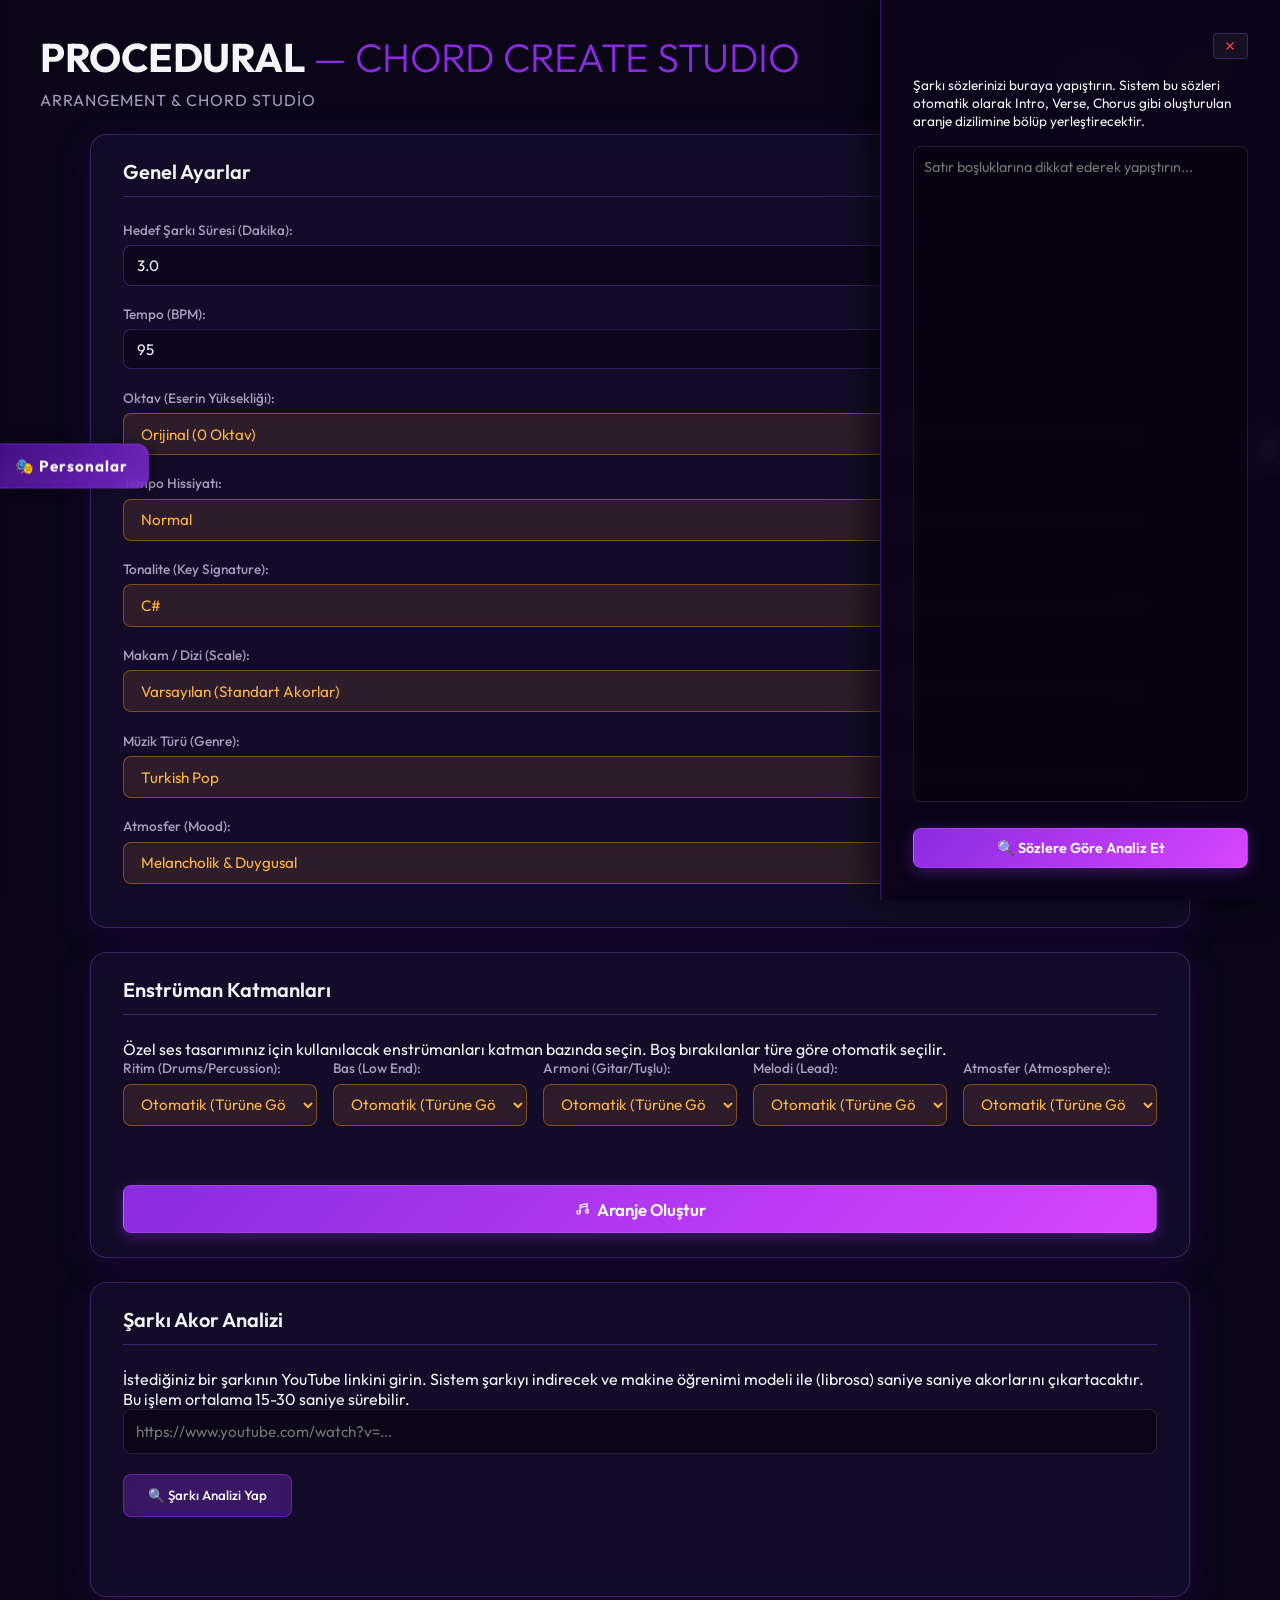
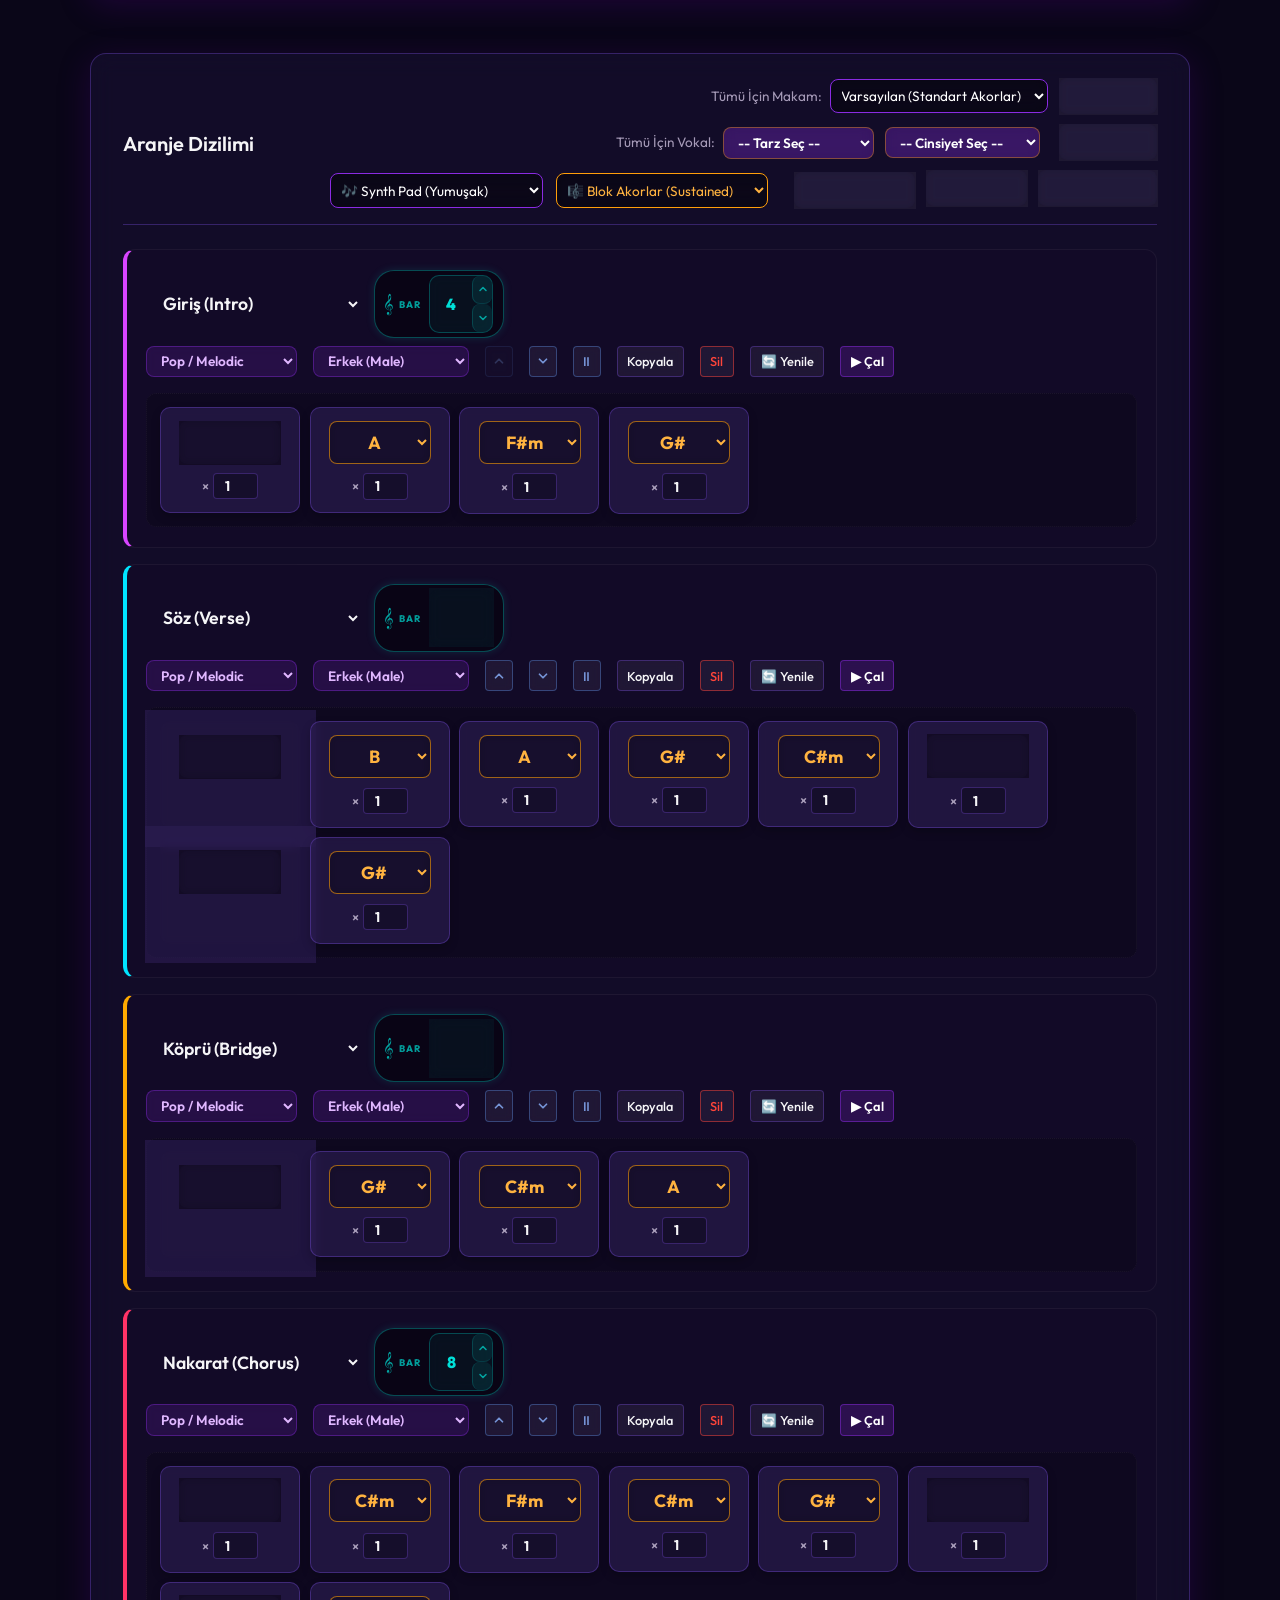
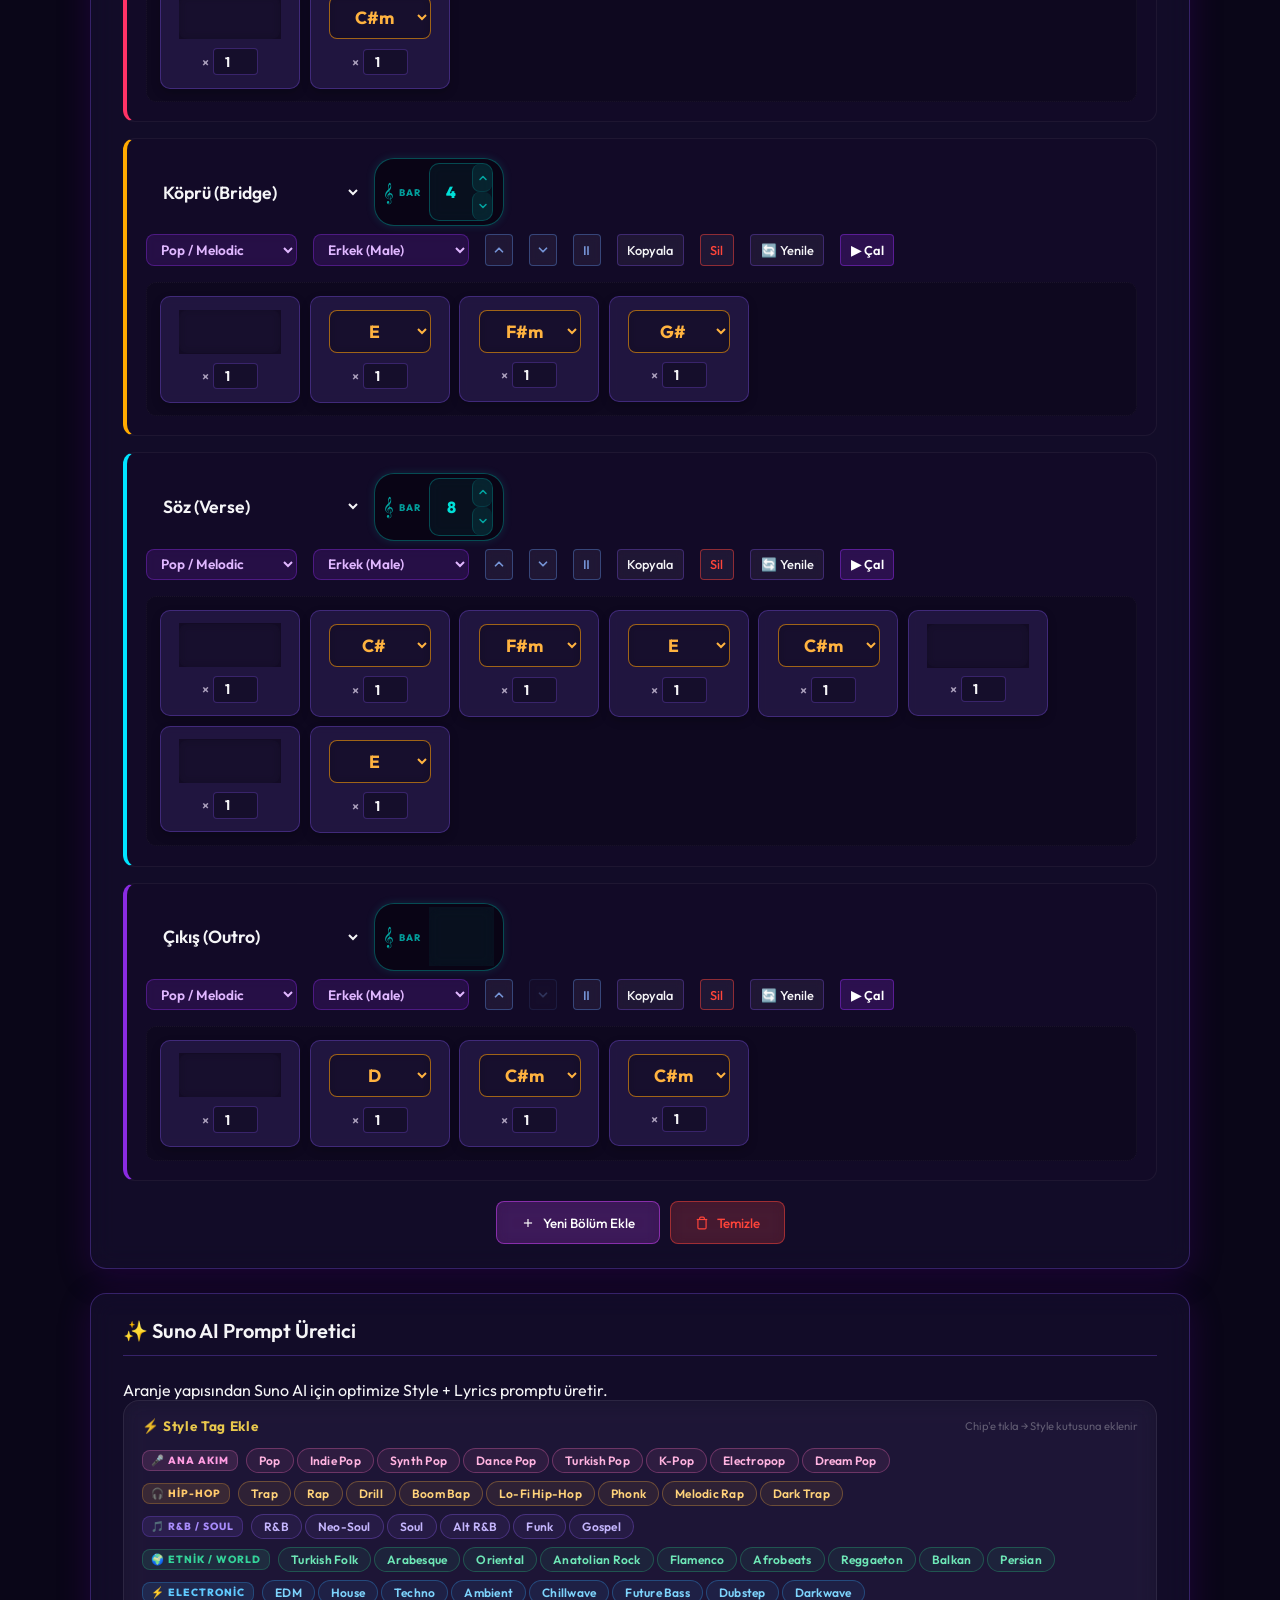
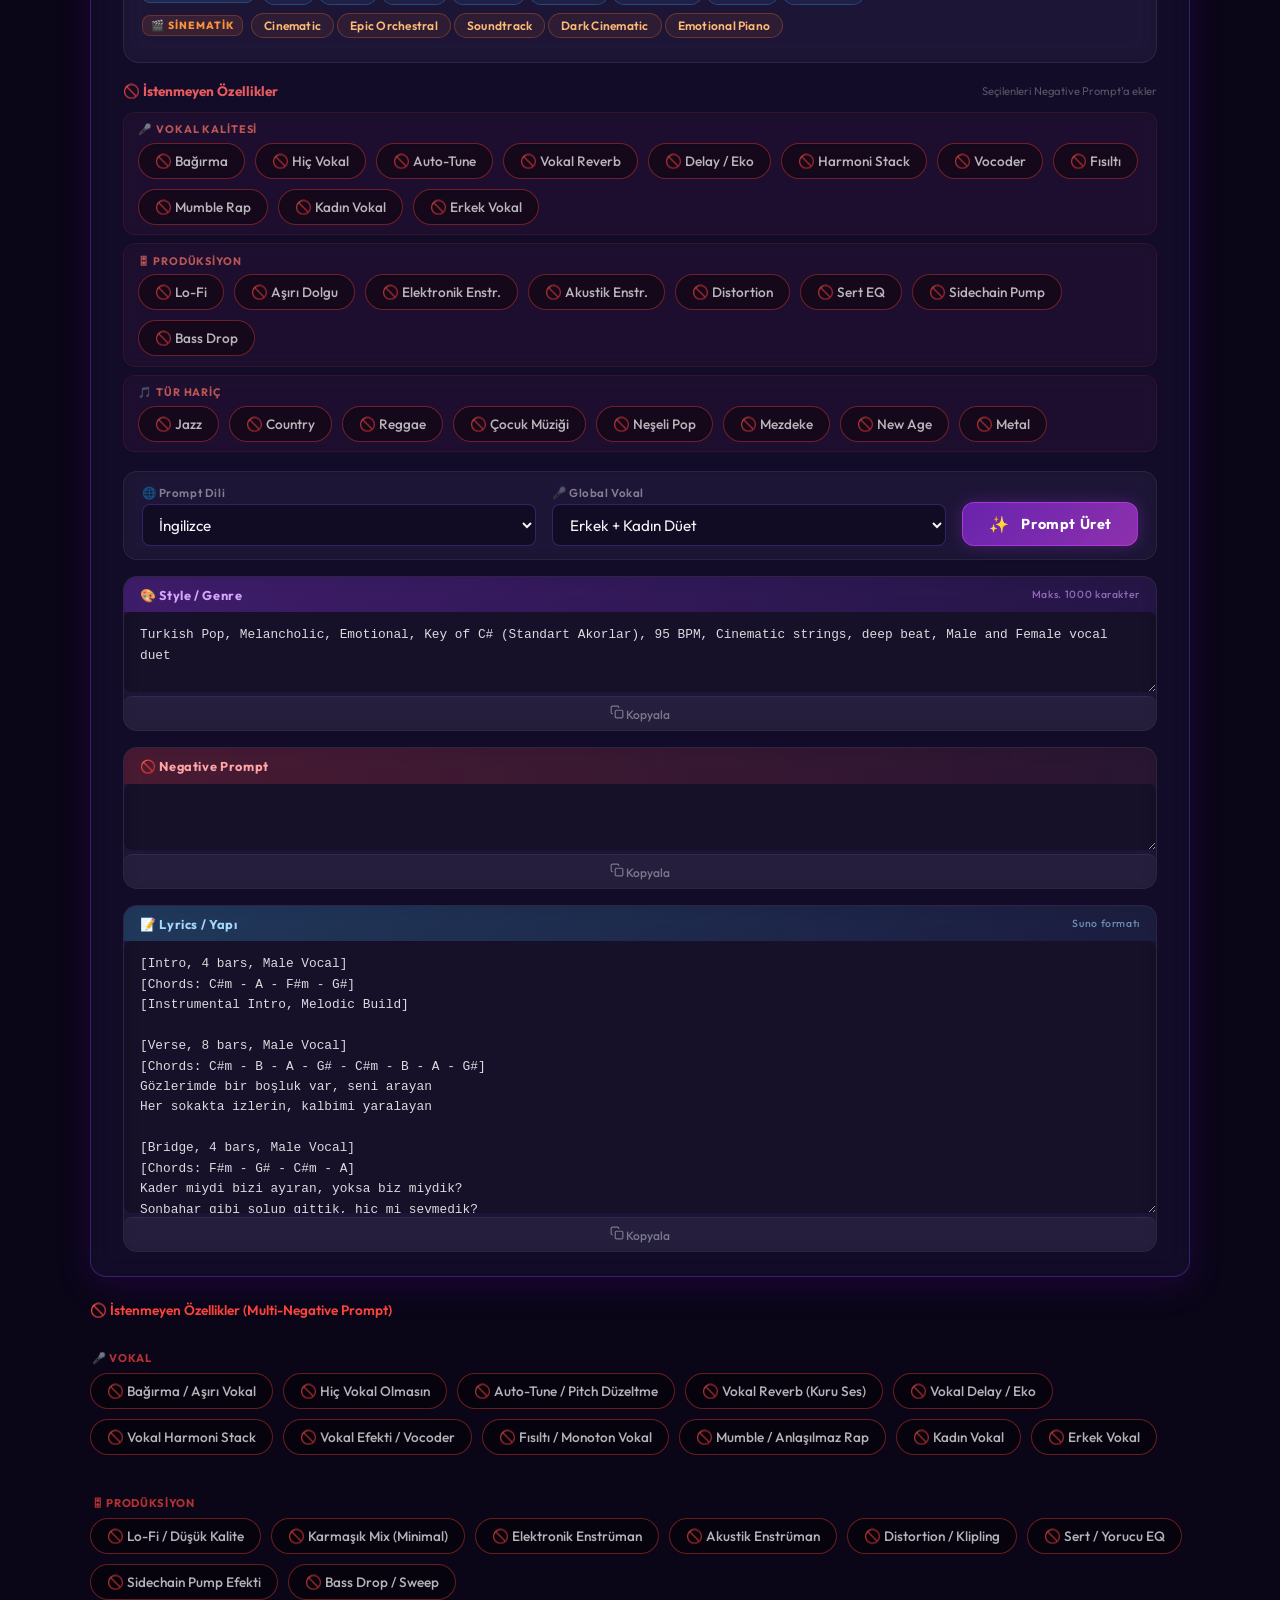
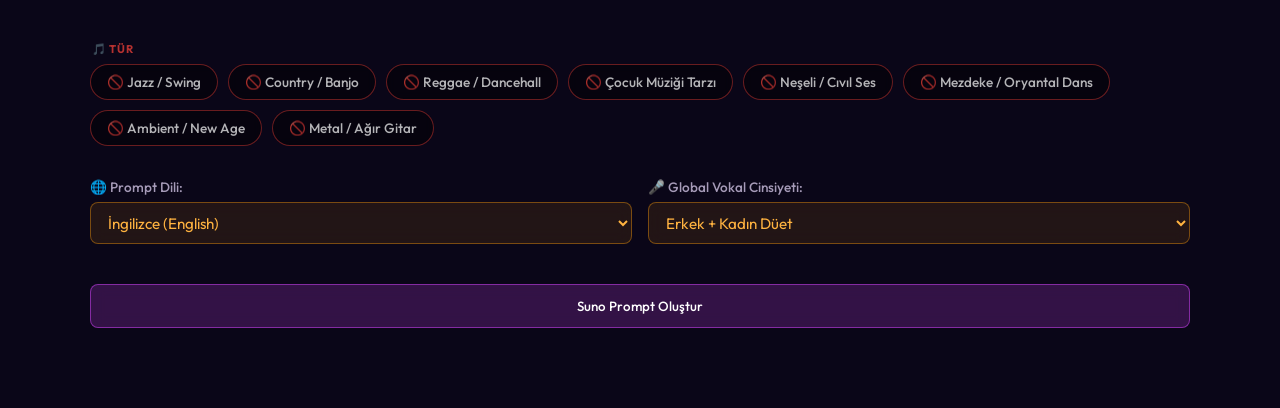
==== ArrangerApp/index.html @ db8ba1be "Initial commit - Procedural Chord Studio" ====
<!DOCTYPE html>
<html lang="tr">

<head>
    <meta charset="UTF-8">
    <meta name="viewport" content="width=device-width, initial-scale=1.0">
    <title>PROCEDURAL - CHORD CREATE STUDIO</title>
    <link href="https://fonts.googleapis.com/css2?family=Outfit:wght@300;400;600;800&display=swap" rel="stylesheet">
    <link rel="stylesheet" href="styles.css">
</head>

<body>
    <!-- Persona Library Left Sidebar -->
    <aside id="personaSidebar" class="persona-sidebar">
        <div class="sidebar-header">
            <h3>🎭 Persona Kütüphanesi</h3>
            <button class="icon-btn" onclick="togglePersonaSidebar()" title="Kapat">✕</button>
        </div>
        <div class="sidebar-content">
            <p class="persona-sidebar-desc">Bir persona seç — özellikleri incele ve promta ekle.</p>

            <!-- Dynamic Persona Button Grid (rendered by JS) -->
            <div id="personaBtnGrid" class="persona-btn-grid"></div>

            <!-- Detail / Preview Panel -->
            <div id="personaDetailPanel" class="persona-detail-panel" style="display:none;">
                <div class="persona-detail-header">
                    <div id="personaDetailAvatar" class="persona-detail-avatar"></div>
                    <div>
                        <h4 id="personaDetailName"></h4>
                        <span id="personaDetailGenderTag" class="persona-gender-tag"></span>
                    </div>
                </div>
                <div class="persona-detail-body">
                    <div class="persona-detail-row">
                        <span class="detail-label">🎤 Vokal Tarzı</span>
                        <span id="personaDetailStyle" class="detail-value"></span>
                    </div>
                    <div class="persona-detail-row">
                        <span class="detail-label">🎵 Etiketler</span>
                        <span id="personaDetailTags" class="detail-value"></span>
                    </div>
                    <div class="persona-detail-row">
                        <span class="detail-label">⚡ Suno Stili</span>
                        <span id="personaDetailSuno" class="detail-value detail-suno"></span>
                    </div>
                </div>
                <div class="persona-detail-actions">
                    <button class="persona-apply-btn" onclick="applyPersona()">✔ Uygula</button>
                    <button class="persona-edit-inline-btn" onclick="openPersonaEditor(previewingPersona)">✏
                        <svg width="14" height="14" viewBox="0 0 24 24" fill="none" stroke="currentColor" stroke-width="2"><path d="M11 4H4a2 2 0 00-2 2v14a2 2 0 002 2h14a2 2 0 002-2v-7"/><path d="M18.5 2.5a2.121 2.121 0 013 3L12 15l-4 1 1-4 9.5-9.5z"/></svg> Düzenle</button>
                    <button class="persona-cancel-btn" onclick="clearPersonaPreview()"><svg width="14" height="14" viewBox="0 0 24 24" fill="none" stroke="currentColor" stroke-width="2"><path d="M18 6L6 18M6 6l12 12"/></svg> İptal</button>
                </div>
            </div>

            <!-- Inline Edit / New Persona Form -->
            <div id="personaEditPanel" class="persona-edit-panel" style="display:none;">
                <h4 id="personaEditTitle" class="persona-edit-title">✏ Persona Düzenle</h4>
                <input type="hidden" id="peditId">

                <div class="pedit-row">
                    <label>Persona ID (tekil, boşluksuz)</label>
                    <input type="text" id="peditIdName" placeholder="Örn: Leylazen">
                </div>
                <div class="pedit-row">
                    <label>Görünen İsim</label>
                    <input type="text" id="peditName" placeholder="Örn: Leylazen">
                </div>
                <div class="pedit-row">
                    <label>Avatar Harfi</label>
                    <input type="text" id="peditLetter" maxlength="2" placeholder="L">
                </div>
                <div class="pedit-row">
                    <label>Avatar Renk 1 (hex)</label>
                    <input type="color" id="peditColor1" value="#d845ff">
                </div>
                <div class="pedit-row">
                    <label>Avatar Renk 2 (hex)</label>
                    <input type="color" id="peditColor2" value="#8a2be2">
                </div>
                <div class="pedit-row">
                    <label>Cinsiyet Etiketi (TR)</label>
                    <input type="text" id="peditGender" placeholder="Kadin Vokal / Erkek Vokal">
                </div>
                <div class="pedit-row">
                    <label>Cinsiyet Kodu (EN prompt)</label>
                    <input type="text" id="peditGenderCode" placeholder="Female V. / Male Rap V.">
                </div>
                <div class="pedit-row">
                    <label>Stil Özeti</label>
                    <input type="text" id="peditStyle" placeholder="Ethereal, Melancholic, ...">
                </div>
                <div class="pedit-row">
                    <label>Etiketler</label>
                    <input type="text" id="peditTags" placeholder="Kadin Vokal, Ethereal, ...">
                </div>
                <div class="pedit-row">
                    <label>⚡ Suno Style Metni (tam prompt)</label>
                    <textarea id="peditSuno" rows="5"
                        placeholder="Suno'ya girilecek detaylı stil açıklaması..."></textarea>
                </div>

                <details class="pedit-section">
                    <summary>⚙ Genel Ayar Presetleri</summary>
                    <div class="pedit-row"><label>BPM</label><input type="number" id="peditBpm" min="60" max="200"
                            placeholder="140"></div>
                    <div class="pedit-row"><label>Genre (değer)</label><input type="text" id="peditGenre"
                            placeholder="Arabesque Trap"></div>
                    <div class="pedit-row"><label>Mood (değer)</label><input type="text" id="peditMood"
                            placeholder="Aggressive, Dark, Deep bass"></div>
                    <div class="pedit-row"><label>Scale (değer)</label><input type="text" id="peditScale"
                            placeholder="C# Phrygian Dominant (Hicaz)"></div>
                    <div class="pedit-row"><label>Key</label><input type="text" id="peditKey" placeholder="C#"></div>
                    <div class="pedit-row"><label>Tempo Feel</label>
                        <select id="peditTempoFeel">
                            <option value="Normal">Normal</option>
                            <option value="Half-Time">Half-Time</option>
                            <option value="Double-Time">Double-Time</option>
                        </select>
                    </div>
                    <div class="pedit-row"><label>Ritim Enstrüman</label><input type="text" id="peditInstRhythm"
                            placeholder="808 Trap Drums"></div>
                    <div class="pedit-row"><label>Bas Enstrüman</label><input type="text" id="peditInstBass"
                            placeholder="808 Sub Bass"></div>
                    <div class="pedit-row"><label>Armoni Enstrüman</label><input type="text" id="peditInstHarmony">
                    </div>
                    <div class="pedit-row"><label>Lead/Melodi</label><input type="text" id="peditInstLead"
                            placeholder="Ney Flute"></div>
                    <div class="pedit-row"><label>Atmosfer</label><input type="text" id="peditInstAtmosphere"
                            placeholder="Dark Ambient Drone"></div>
                    <div class="pedit-row"><label>Vokal Cinsiyet Dropdown</label><input type="text"
                            id="peditVocalGender" placeholder="duo / Kadın / Erkek / Koro / inst"></div>
                </details>

                <div class="pedit-actions">
                    <button class="persona-apply-btn" onclick="savePersonaEdit()"><svg width="14" height="14" viewBox="0 0 24 24" fill="none" stroke="currentColor" stroke-width="2"><path d="M19 21H5a2 2 0 01-2-2V5a2 2 0 012-2h11l5 5v11a2 2 0 01-2 2z"/><polyline points="17 21 17 13 7 13 7 21"/><polyline points="7 3 7 8 15 8"/></svg> Kaydet</button>
                    <button class="persona-delete-btn" id="peditDeleteBtn" onclick="deletePersona()"
                        style="display:none;"><svg width="14" height="14" viewBox="0 0 24 24" fill="none" stroke="currentColor" stroke-width="2"><polyline points="3 6 5 6 21 6"/><path d="M19 6v14a2 2 0 01-2 2H7a2 2 0 01-2-2V6m3 0V4a2 2 0 012-2h4a2 2 0 012 2v2"/></svg> Sil</button>
                    <button class="persona-cancel-btn" onclick="closePersonaEditor()"><svg width="14" height="14" viewBox="0 0 24 24" fill="none" stroke="currentColor" stroke-width="2"><path d="M18 6L6 18M6 6l12 12"/></svg> İptal</button>
                </div>
            </div>

            <!-- Active Persona Chip -->
            <div id="activePersonaChip" class="active-persona-chip" style="display:none;">
                <span>✓ Aktif: <strong id="activePersonaName"></strong></span>
                <button onclick="selectPersona(null)">✕ Kaldır</button>
            </div>

            <!-- New Persona Button -->
            <button class="persona-new-btn" onclick="openPersonaEditor(null)">＋ Yeni Persona</button>
        </div>
    </aside>

    <!-- Global Floating Toggle Button for Persona Panel -->
    <button id="btnTogglePersona" class="primary-btn floating-toggle-left" onclick="togglePersonaSidebar()">
        🎭 Personalar
    </button>

    <!-- Full-Page Edge Visualizer Canvas -->
    <canvas id="visualizerCanvas"></canvas>

    <header>
        <div class="logo">
            <h1>PROCEDURAL<span style="color: var(--primary); font-weight: 300;"> — CHORD CREATE STUDIO</span></h1>
            <span class="subtitle">Arrangement & Chord Studio</span>
        </div>
        <div class="project-controls">
            <button class="icon-btn" onclick="openSaveModal()" title="Projeyi Kaydet"><svg width="14" height="14" viewBox="0 0 24 24" fill="none" stroke="currentColor" stroke-width="2"><path d="M19 21H5a2 2 0 01-2-2V5a2 2 0 012-2h11l5 5v11a2 2 0 01-2 2z"/><polyline points="17 21 17 13 7 13 7 21"/><polyline points="7 3 7 8 15 8"/></svg> Kaydet</button>
            <button class="icon-btn" onclick="document.getElementById('loadFileInput').click()" title="Proje Aç"
                style="border-color: rgba(255,159,10,0.5); color: #ff9f0a;">📂 Aç</button>
            <input type="file" id="loadFileInput" accept=".pcs,.json" style="display:none"
                onchange="loadProject(event)">
        </div>
    </header>

    <main class="container">
        <!-- Settings Panel -->
        <section class="panel settings-panel">
            <h2>Genel Ayarlar</h2>
            <div class="input-group">
                <label for="songDuration">Hedef Şarkı Süresi (Dakika):</label>
                <input type="number" id="songDuration" min="1" max="10" step="0.5" value="3.0">
            </div>
            <div class="input-group">
                <label for="bpm">Tempo (BPM):</label>
                <input type="number" id="bpm" min="60" max="180" step="1" value="95">
            </div>
            <div class="input-group">
                <label for="octaveSelect">Oktav (Eserin Yüksekliği):</label>
                <select id="octaveSelect">
                    <option value="2">+2 Oktav (Çok Tiz)</option>
                    <option value="1">+1 Oktav (Tiz)</option>
                    <option value="0" selected>Orijinal (0 Oktav)</option>
                    <option value="-1">-1 Oktav (Pes)</option>
                    <option value="-2">-2 Oktav (Çok Pes)</option>
                </select>
            </div>
            <div class="input-group">
                <label for="tempoFeel">Tempo Hissiyatı:</label>
                <select id="tempoFeel">
                    <option value="Normal">Normal</option>
                    <option value="Half-Time">Half-Time (Yarı Zamanlı / Yavaş)</option>
                    <option value="Double-Time">Double-Time (Çift Zamanlı / Hızlı)</option>
                </select>
            </div>
            <div class="input-group">
                <label for="keySelect">Tonalite (Key Signature):</label>
                <select id="keySelect">
                    <option value="C">C</option>
                    <option value="C#" selected>C#</option>
                    <option value="D">D</option>
                    <option value="D#">D#</option>
                    <option value="E">E</option>
                    <option value="F">F</option>
                    <option value="F#">F#</option>
                    <option value="G">G</option>
                    <option value="G#">G#</option>
                    <option value="A">A</option>
                    <option value="A#">A#</option>
                    <option value="B">B</option>
                </select>
            </div>
            <div class="input-group">
                <label for="scaleSelect">Makam / Dizi (Scale):</label>
                <select id="scaleSelect">
                    <option value="Varsayılan (Standart Akorlar)">Varsayılan (Standart Akorlar)</option>
                    <option value="C# Harmonic Minor">C# Harmonic Minor</option>
                    <option value="C# Phrygian Dominant (Hicaz)">C# Phrygian Dominant (Hicaz)</option>
                    <option value="A Minor (Nihavend)">A Minor (Nihavend / Pop)</option>
                    <option value="D Phrygian (Kürdi)">D Phrygian (Kürdi)</option>
                    <option value="C# Double Harmonic (Kürdi)">C# Double Harmonic (Kürdi)</option>
                    <option value="C# Dorian (Hüseyni)">C# Dorian (Hüseyni)</option>
                    <option value="C# Mixolydian (Rast)">C# Mixolydian (Rast)</option>
                    <option value="C# Phrygian (Uşşak)">C# Phrygian (Uşşak)</option>
                    <option value="C# Lydian (Çargah)">C# Lydian (Çargah)</option>
                    <option value="C# Locrian (Sabâ)">C# Locrian (Sabâ)</option>
                    <option value="C# Major">C# Major</option>
                    <option value="C# Melodic Minor">C# Melodic Minor</option>
                    <option value="C# Harmonic Major">C# Harmonic Major</option>
                    <option value="C# Dorian #4 (Nihavend)">C# Dorian #4 (Nihavend)</option>
                    <option value="C# Lydian Dominant">C# Lydian Dominant</option>
                    <option value="C# Super Locrian (Altered)">C# Super Locrian (Altered)</option>
                    <option value="C# Neapolitan Minor">C# Neapolitan Minor</option>
                    <option value="C# Neapolitan Major">C# Neapolitan Major</option>
                    <option value="C# Hungarian Minor">C# Hungarian Minor</option>
                    <option value="C# Hungarian Major">C# Hungarian Major</option>
                    <option value="C# Enigmatic">C# Enigmatic</option>
                    <option value="C# Hirajoshi">C# Hirajoshi</option>
                </select>
            </div>
            <div class="input-group">
                <label for="genreSelect">Müzik Türü (Genre):</label>
                <select id="genreSelect">
                    <option value="Turkish Pop">Turkish Pop</option>
                    <option value="Dark Pop">Dark Pop</option>
                    <option value="Arabesque Trap">Arabesque Trap</option>
                    <option value="Cinematic">Cinematic</option>
                </select>
            </div>
            <div class="input-group">
                <label for="moodSelect">Atmosfer (Mood):</label>
                <select id="moodSelect">
                    <option value="Melancholic, Emotional">Melancholik & Duygusal</option>
                    <option value="Aggressive, Dark, Deep bass">Agresif & Karanlık</option>
                    <option value="Epic, Orchestral, Grand">Epik & Orkestral</option>
                    <option value="Mysterious, Glassy synths">Gizemli</option>
                </select>
            </div>
        </section>

        <!-- Instruments Panel -->
        <section class="panel instruments-panel">
            <h2>Enstrüman Katmanları</h2>
            <p class="description">Özel ses tasarımınız için kullanılacak enstrümanları katman bazında seçin. Boş
                bırakılanlar türe göre otomatik seçilir.</p>
            <div class="layer-grid">
                <div class="input-group">
                    <label for="instRhythm">Ritim (Drums/Percussion):</label>
                    <select id="instRhythm">
                        <option value="">Otomatik (Türüne Göre)</option>
                        <option value="Acoustic Drums">Akustik Bateri</option>
                        <option value="808 Trap Drums">808 (Trap Davulları)</option>
                        <option value="Lo-Fi Drum Break">Lo-Fi Breakbeat</option>
                        <option value="Cinematic Percussion">Sinematik Vurmalılar</option>
                        <option value="Darabuka and Req">Darbuka & Def</option>
                    </select>
                </div>
                <div class="input-group">
                    <label for="instBass">Bas (Low End):</label>
                    <select id="instBass">
                        <option value="">Otomatik (Türüne Göre)</option>
                        <option value="Synth Bass">Synth Bass</option>
                        <option value="808 Sub Bass">808 Sub</option>
                        <option value="Electric Bass">Elektro Bas (Fingered)</option>
                        <option value="Upright Bass">Kontrbas</option>
                        <option value="Reese Bass">Reese Bass</option>
                    </select>
                </div>
                <div class="input-group">
                    <label for="instHarmony">Armoni (Gitar/Tuşlu):</label>
                    <select id="instHarmony">
                        <option value="">Otomatik (Türüne Göre)</option>
                        <option value="Grand Piano">Kuyruklu Piyano</option>
                        <option value="Electric Piano">Rhodes E.Piyano</option>
                        <option value="Acoustic Guitar">Akustik Gitar</option>
                        <option value="Clean Electric Guitar">Clean Elektro Gitar</option>
                        <option value="Analog Synth Pad">Analog Synth Pad</option>
                    </select>
                </div>
                <div class="input-group">
                    <label for="instLead">Melodi (Lead):</label>
                    <select id="instLead">
                        <option value="">Otomatik (Türüne Göre)</option>
                        <option value="Vocal Chops">Vocal Chops</option>
                        <option value="Distorted Electric Guitar">Meydan Okuyan E.Gitar</option>
                        <option value="Ney Flute">Ney Flüt</option>
                        <option value="Pluck Synth">Pluck Synth</option>
                        <option value="Violin Solo">Keman Solo</option>
                    </select>
                </div>
                <div class="input-group">
                    <label for="instAtmosphere">Atmosfer (Atmosphere):</label>
                    <select id="instAtmosphere">
                        <option value="">Otomatik (Türüne Göre)</option>
                        <option value="Epic Strings">Epic Strings (Yaylılar)</option>
                        <option value="Ethereal Choir">Ethereal Choir (Koro)</option>
                        <option value="Dark Ambient Drone">Dark Drone</option>
                        <option value="Vinyl Crackle Noise">Vinyl Crackle (Plak Çıtırtısı)</option>
                        <option value="Brass Section">Brass Section (Üflemeliler)</option>
                    </select>
                </div>
            </div>

            <button id="btnGenerateStructure" class="primary-btn"><svg width="14" height="14" viewBox="0 0 24 24" fill="none" stroke="currentColor" stroke-width="2"><path d="M9 18V5l12-2v13M9 9l12-2"/><circle cx="6" cy="18" r="3"/><circle cx="21" cy="16" r="3"/></svg> Aranje Oluştur</button>
        </section>

        <!-- Song Analysis Panel -->
        <section class="panel analysis-panel" style="margin-bottom: 2rem;">
            <h2>Şarkı Akor Analizi</h2>
            <p class="description">İstediğiniz bir şarkının YouTube linkini girin. Sistem şarkıyı indirecek ve makine
                öğrenimi modeli ile (librosa) saniye saniye akorlarını çıkartacaktır. Bu işlem ortalama 15-30 saniye
                sürebilir.</p>
            <div class="input-group">
                <input type="text" id="songAnalysisUrl" placeholder="https://www.youtube.com/watch?v=..."
                    style="width: 100%; padding: 12px; border-radius: 8px; border: 1px solid rgba(255,255,255,0.1); background: rgba(0,0,0,0.4); color: white; font-family: 'Outfit';">
            </div>
            <button id="btnAnalyzeSong" class="secondary-btn"
                style="background: rgba(138,43,226,0.3); border-color: rgba(138,43,226,0.6);" onclick="analyzeSong()">🔍
                Şarkı Analizi Yap</button>
            <div id="analysisLoading" style="display: none; color: #ff9f0a; font-weight: 600; margin-top: 15px;">⏳ Şarkı
                indiriliyor ve analiz ediliyor... Lütfen bekleyin.</div>
            <div class="input-group" style="margin-top: 20px;">
                <textarea id="songAnalysisResult" rows="6" readonly
                    placeholder="Analiz edilen akorlar burada görünecek..."
                    style="width: 100%; background: rgba(0,0,0,0.3); border: 1px solid rgba(255,255,255,0.1); color: #fff; padding: 10px; border-radius: 8px; font-family: inherit; resize: vertical; display: none;"></textarea>
            </div>
        </section>

        <!-- Arrangement Timeline -->
        <section id="timelineSection" class="panel timeline-panel" style="display: none;">
            <div class="panel-header">
                <h2>Aranje Dizilimi</h2>
                <div class="actions" style="display:flex; flex-direction:column; gap: 10px; align-items:flex-end;">
                    <!-- Global Makam Controls -->
                    <div class="input-group" style="display:inline-block; margin-bottom: 0;">
                        <span style="color:var(--text-muted); font-size:0.85rem; margin-right:5px;">Tümü İçin
                            Makam:</span>
                        <select id="timelineScaleSelect"
                            style="padding: 0.4rem; background: rgba(0,0,0,0.5); font-size: 0.85rem; border-color: var(--primary); color: #fff;">
                            <option value="Varsayılan (Standart Akorlar)">Varsayılan (Standart Akorlar)</option>
                            <option value="C# Harmonic Minor">C# Harmonic Minor</option>
                            <option value="C# Phrygian Dominant (Hicaz)">C# Phrygian Dominant (Hicaz)</option>
                            <option value="A Minor (Nihavend)">A Minor (Nihavend / Pop)</option>
                            <option value="D Phrygian (Kürdi)">D Phrygian (Kürdi)</option>
                            <option value="C# Double Harmonic (Kürdi)">C# Double Harmonic (Kürdi)</option>
                            <option value="C# Dorian (Hüseyni)">C# Dorian (Hüseyni)</option>
                            <option value="C# Mixolydian (Rast)">C# Mixolydian (Rast)</option>
                            <option value="C# Phrygian (Uşşak)">C# Phrygian (Uşşak)</option>
                            <option value="C# Lydian (Çargah)">C# Lydian (Çargah)</option>
                            <option value="C# Locrian (Sabâ)">C# Locrian (Sabâ)</option>
                            <option value="C# Major">C# Major</option>
                            <option value="C# Melodic Minor">C# Melodic Minor</option>
                            <option value="C# Harmonic Major">C# Harmonic Major</option>
                            <option value="C# Dorian #4 (Nihavend)">C# Dorian #4 (Nihavend)</option>
                            <option value="C# Lydian Dominant">C# Lydian Dominant</option>
                            <option value="C# Super Locrian (Altered)">C# Super Locrian (Altered)</option>
                            <option value="C# Neapolitan Minor">C# Neapolitan Minor</option>
                            <option value="C# Neapolitan Major">C# Neapolitan Major</option>
                            <option value="C# Hungarian Minor">C# Hungarian Minor</option>
                            <option value="C# Hungarian Major">C# Hungarian Major</option>
                            <option value="C# Enigmatic">C# Enigmatic</option>
                            <option value="C# Hirajoshi">C# Hirajoshi</option>
                        </select>
                        <button id="btnApplyTimelineScale" class="icon-btn"
                            style="border-color:var(--primary); color:white;" title="Tüm bölümlerin makamını değiştir">✨
                            Uygula</button>
                    </div>

                    <!-- Global Vocal Controls -->
                    <div class="input-group" style="display:inline-block; margin-bottom: 0;">
                        <span style="color:var(--text-muted); font-size:0.85rem; margin-right:5px;">Tümü İçin
                            Vokal:</span>
                        <select id="globalVocalStyle" class="vocal-select"
                            style="background: rgba(138,43,226,0.3); color: white;">
                            <option value="">-- Tarz Seç --</option>
                            <option value="Pop / Melodic">Pop / Melodic</option>
                            <option value="Rap / Trap">Rap / Trap</option>
                            <option value="R&B / Soul">R&B / Soul</option>
                            <option value="Rock / Aggressive">Rock / Aggressive</option>
                            <option value="Enstrümantal">Enstrümantal</option>
                        </select>
                        <select id="globalVocalGender" class="vocal-select"
                            style="background: rgba(138,43,226,0.3); color: white;">
                            <option value="">-- Cinsiyet Seç --</option>
                            <option value="Erkek (Male)">Erkek (Male)</option>
                            <option value="Kadın (Female)">Kadın (Female)</option>
                            <option value="Koro/Çoklu (Choir)">Koro/Çoklu (Choir)</option>
                            <option value="Düet (Duet)">Düet (Duet)</option>
                            <option value="Vokal Yok">Vokal Yok</option>
                        </select>
                        <button id="btnApplyGlobalVocal" class="icon-btn"
                            style="border-color:var(--primary); color:white;" title="Tüm bölümlere uygula">✨
                            Uygula</button>
                    </div>

                    <!-- Playback Controls -->
                    <div>
                        <div class="input-group" style="display:inline-block; margin-right: 15px; margin-bottom: 0;">
                            <select id="synthPatchSelect"
                                style="padding: 0.4rem; background: rgba(0,0,0,0.5); font-size: 0.85rem; border-color: var(--primary); color: #fff;">
                                <option value="pad">🎶 Synth Pad (Yumuşak)</option>
                                <option value="ethereal_pad">🌌 Uzay Pad (Yoğun Yankı)</option>
                                <option value="keys">🎹 Keys (Piyano/EP)</option>
                                <option value="pluck">🎸 Pluck Synth (Kısa Vuruş)</option>
                                <option value="synth_brass">🎺 Synth Brass (Güçlü)</option>
                                <option value="bass">🔊 Sub Bass (Derin)</option>
                                <option value="sad_flute">🌾 Acıklı Flüt (Tiz & Duygusal)</option>
                            </select>
                            <select id="playbackStyleSelect"
                                style="padding: 0.4rem; background: rgba(0,0,0,0.5); font-size: 0.85rem; border-color: #ff9f0a; color: #ffb340; margin-left: 10px;">
                                <option value="chords">🎼 Blok Akorlar (Sustained)</option>
                                <option value="arpeggio">🎵 Basit Arpej (Aşağı/Yukarı)</option>
                                <option value="arpeggio_fast">⚡ Hızlı Yükselen (16'lık)</option>
                                <option value="arpeggio_updown_fast">🚀 Çift Yönlü Arpej (16'lık)</option>
                                <option value="random_arp">🎲 Rastgele Sıçramalı Arpej</option>
                                <option value="chord_pulse">💓 Akor Nabzı (8'lik Vuruşlar)</option>
                                <option value="rhythmic_chop">🔪 Ritmik Kesik (Syncopated)</option>
                                <option value="waltz_feel">💃 Vals Ritmi (3/4 Hissiyatı)</option>
                            </select>
                        </div>
                        <button id="btnPlayAll" class="icon-btn" title="Tümünü Çal"><svg width='14' height='14' viewBox='0 0 24 24' fill='none' stroke='currentColor' stroke-width='2'><polygon points='5 3 19 12 5 21 5 3'/></svg> Çal</button>
                        <button id="btnStop" class="icon-btn" title="Durdur"><svg width="14" height="14" viewBox="0 0 24 24" fill="none" stroke="currentColor" stroke-width="2"><rect x="6" y="6" width="12" height="12"/></svg> Durdur</button>
                        <button id="btnExportBaseMIDI" class="icon-btn" title="MIDI İndir"><svg width='14' height='14' viewBox='0 0 24 24' fill='none' stroke='currentColor' stroke-width='2'><path d='M21 15v4a2 2 0 01-2 2H5a2 2 0 01-2-2v-4'/><polyline points='7 10 12 15 17 10'/><line x1='12' y1='15' x2='12' y2='3'/></svg> MIDI İndir</button>
                    </div>
                </div>
            </div>

            <div id="timelineContainer" class="timeline">
                <!-- Sections will be injected here -->
            </div>

            <div class="timeline-actions" style="display: flex; gap: 10px; margin-top: 20px; justify-content: center;">
                <button id="btnAddSection" class="secondary-btn" style="margin-bottom: 0;"><svg width="14" height="14" viewBox="0 0 24 24" fill="none" stroke="currentColor" stroke-width="2"><line x1="12" y1="5" x2="12" y2="19"/><line x1="5" y1="12" x2="19" y2="12"/></svg> Yeni Bölüm Ekle</button>
                <button id="btnClearTimeline" class="secondary-btn"
                    style="background: rgba(255,69,58,0.2); border-color: rgba(255,69,58,0.5); color: #ff453a; margin-bottom: 0;"><svg width='14' height='14' viewBox='0 0 24 24' fill='none' stroke='currentColor' stroke-width='2'><polyline points='3 6 5 6 21 6'/><path d='M19 6v14a2 2 0 01-2 2H7a2 2 0 01-2-2V6m3 0V4a2 2 0 012-2h4a2 2 0 012 2v2'/></svg> Temizle</button>
            </div>
        </section>

        <!-- Suno AI Prompt Generator -->
        <section class="panel prompt-panel">
            <h2>✨ Suno AI Prompt Üretici</h2>
            <p class="description">Aranje yapısından Suno AI için optimize Style + Lyrics promptu üretir.</p>

            <!-- ═══ STYLE CHIP ADDER ══════════════════════════════════════════ -->
            <div class="style-chip-panel">
                <div class="style-chip-header">
                    <span class="style-chip-title">⚡ Style Tag Ekle</span>
                    <span class="style-chip-hint">Chip'e tıkla → Style kutusuna eklenir</span>
                </div>

                <!-- POP / MAINSTREAM -->
                <div class="style-chip-row">
                    <span class="style-cat-label cat-pop">🎤 Ana Akım</span>
                    <div class="style-chips cat-pop-chips">
                        <button class="style-chip spop" data-style="Pop">Pop</button>
                        <button class="style-chip spop" data-style="Indie Pop">Indie Pop</button>
                        <button class="style-chip spop" data-style="Synth Pop">Synth Pop</button>
                        <button class="style-chip spop" data-style="Dance Pop">Dance Pop</button>
                        <button class="style-chip spop" data-style="Turkish Pop">Turkish Pop</button>
                        <button class="style-chip spop" data-style="K-Pop">K-Pop</button>
                        <button class="style-chip spop" data-style="Electropop">Electropop</button>
                        <button class="style-chip spop" data-style="Dream Pop">Dream Pop</button>
                    </div>
                </div>

                <!-- HIP-HOP / RAP -->
                <div class="style-chip-row">
                    <span class="style-cat-label cat-rap">🎧 Hip-Hop</span>
                    <div class="style-chips cat-rap-chips">
                        <button class="style-chipstrap" data-style="Trap">Trap</button>
                        <button class="style-chipstrap" data-style="Rap">Rap</button>
                        <button class="style-chipstrap" data-style="Drill">Drill</button>
                        <button class="style-chipstrap" data-style="Boom Bap">Boom Bap</button>
                        <button class="style-chipstrap" data-style="Lo-Fi Hip-Hop">Lo-Fi Hip-Hop</button>
                        <button class="style-chipstrap" data-style="Phonk">Phonk</button>
                        <button class="style-chipstrap" data-style="Melodic Rap">Melodic Rap</button>
                        <button class="style-chipstrap" data-style="Dark Trap">Dark Trap</button>
                    </div>
                </div>

                <!-- R&B / SOUL -->
                <div class="style-chip-row">
                    <span class="style-cat-label cat-rnb">🎵 R&amp;B / Soul</span>
                    <div class="style-chips cat-rnb-chips">
                        <button class="style-chip srnb" data-style="R&amp;B">R&amp;B</button>
                        <button class="style-chip srnb" data-style="Neo-Soul">Neo-Soul</button>
                        <button class="style-chip srnb" data-style="Soul">Soul</button>
                        <button class="style-chip srnb" data-style="Alt R&amp;B">Alt R&amp;B</button>
                        <button class="style-chip srnb" data-style="Funk">Funk</button>
                        <button class="style-chip srnb" data-style="Gospel">Gospel</button>
                    </div>
                </div>

                <!-- ETHNIC / WORLD -->
                <div class="style-chip-row">
                    <span class="style-cat-label cat-ethnic">🌍 Etnik / World</span>
                    <div class="style-chips cat-ethnic-chips">
                        <button class="style-chip sethnic" data-style="Turkish Folk">Turkish Folk</button>
                        <button class="style-chip sethnic" data-style="Arabesque">Arabesque</button>
                        <button class="style-chip sethnic" data-style="Oriental">Oriental</button>
                        <button class="style-chip sethnic" data-style="Anatolian Rock">Anatolian Rock</button>
                        <button class="style-chip sethnic" data-style="Flamenco">Flamenco</button>
                        <button class="style-chip sethnic" data-style="Afrobeats">Afrobeats</button>
                        <button class="style-chip sethnic" data-style="Reggaeton">Reggaeton</button>
                        <button class="style-chip sethnic" data-style="Balkan">Balkan</button>
                        <button class="style-chip sethnic" data-style="Persian">Persian</button>
                    </div>
                </div>

                <!-- ELECTRONIC / DANCE -->
                <div class="style-chip-row">
                    <span class="style-cat-label cat-edm">⚡ Electronic</span>
                    <div class="style-chips cat-edm-chips">
                        <button class="style-chip sedm" data-style="EDM">EDM</button>
                        <button class="style-chip sedm" data-style="House">House</button>
                        <button class="style-chip sedm" data-style="Techno">Techno</button>
                        <button class="style-chip sedm" data-style="Ambient">Ambient</button>
                        <button class="style-chip sedm" data-style="Chillwave">Chillwave</button>
                        <button class="style-chip sedm" data-style="Future Bass">Future Bass</button>
                        <button class="style-chip sedm" data-style="Dubstep">Dubstep</button>
                        <button class="style-chip sedm" data-style="Darkwave">Darkwave</button>
                    </div>
                </div>

                <!-- CINEMATIC / MOOD -->
                <div class="style-chip-row">
                    <span class="style-cat-label cat-cin">🎬 Sinematik</span>
                    <div class="style-chips cat-cin-chips">
                        <button class="style-chip scin" data-style="Cinematic">Cinematic</button>
                        <button class="style-chip scin" data-style="Epic Orchestral">Epic Orchestral</button>
                        <button class="style-chip scin" data-style="Soundtrack">Soundtrack</button>
                        <button class="style-chip scin" data-style="Dark Cinematic">Dark Cinematic</button>
                        <button class="style-chip scin" data-style="Emotional Piano">Emotional Piano</button>
                    </div>
                </div>
            </div>

            <!-- ═══ NEGATIVE PROMPT CHIPS ════════════════════════════════════ -->
            <div class="neg-prompt-panel">
                <div class="neg-prompt-header">
                    <span class="neg-prompt-title">🚫 İstenmeyen Özellikler</span>
                    <span class="style-chip-hint">Seçilenleri Negative Prompt'a ekler</span>
                </div>

                <!-- VOCAL -->
                <div class="neg-glass-card">
                    <div class="neg-card-label">🎤 Vokal Kalitesi</div>
                    <div class="chip-group" id="negativeChipGroup">
                        <button class="chip"
                            data-value="No excessive vocal belts, no screaming, no shouting, keep vocals smooth and controlled">🚫
                            Bağırma</button>
                        <button class="chip" data-value="No vocals, no singing, no voice, purely instrumental">🚫 Hiç
                            Vokal</button>
                        <button class="chip"
                            data-value="No auto-tune, no pitch correction artifacts, natural raw vocals only">🚫
                            Auto-Tune</button>
                        <button class="chip" data-value="No heavy reverb on vocals, keep vocals dry and upfront">🚫
                            Vokal Reverb</button>
                        <button class="chip"
                            data-value="No vocal delay, no echo effects on voice, clean dry vocal signal">🚫 Delay /
                            Eko</button>
                        <button class="chip"
                            data-value="No vocal harmonizer, no stacked harmony layers, single lead vocal only">🚫
                            Harmoni Stack</button>
                        <button class="chip" data-value="No vocoder, no talkbox, no robotic vocal processing">🚫
                            Vocoder</button>
                        <button class="chip"
                            data-value="No whisper vocals, no ASMR style, strong confident projection">🚫
                            Fısıltı</button>
                        <button class="chip"
                            data-value="No mumble rap, no unintelligible lyrics, clear articulation required">🚫 Mumble
                            Rap</button>
                        <button class="chip" data-value="No female vocals, male voice only">🚫 Kadın Vokal</button>
                        <button class="chip" data-value="No male vocals, female voice only">🚫 Erkek Vokal</button>
                    </div>
                </div>

                <!-- PRODUCTION -->
                <div class="neg-glass-card">
                    <div class="neg-card-label">🎛 Prodüksiyon</div>
                    <div class="chip-group">
                        <button class="chip negChip"
                            data-value="No lo-fi, no vinyl crackle, no tape hiss, pristine high fidelity">🚫
                            Lo-Fi</button>
                        <button class="chip negChip"
                            data-value="No complex crowded arrangement, keep it minimal and sparse, avoid overproduction">🚫
                            Aşırı Dolgu</button>
                        <button class="chip negChip"
                            data-value="No electronic instruments, no synthesizers, purely acoustic real instruments only">🚫
                            Elektronik Enstr.</button>
                        <button class="chip negChip"
                            data-value="No acoustic instruments, no real pianos or guitars, strictly electronic production">🚫
                            Akustik Enstr.</button>
                        <button class="chip negChip"
                            data-value="No heavy distortion, no clipping, clean and polished mix">🚫 Distortion</button>
                        <button class="chip negChip"
                            data-value="No excessive EQ boost, no harsh frequencies, warm balanced mix">🚫 Sert
                            EQ</button>
                        <button class="chip negChip"
                            data-value="No sidechain pumping, no ducking effects, smooth constant dynamics">🚫 Sidechain
                            Pump</button>
                        <button class="chip negChip"
                            data-value="No bass drop, no sudden frequency sweeps, steady progression">🚫 Bass
                            Drop</button>
                    </div>
                </div>

                <!-- GENRE EXCLUSION -->
                <div class="neg-glass-card">
                    <div class="neg-card-label">🎵 Tür Hariç</div>
                    <div class="chip-group">
                        <button class="chip negChip" data-value="No jazz influences, no swing rhythm, no bebop style">🚫
                            Jazz</button>
                        <button class="chip negChip" data-value="No country music style, no twangy guitar, no banjo">🚫
                            Country</button>
                        <button class="chip negChip" data-value="No reggae, no dancehall, no ska influences">🚫
                            Reggae</button>
                        <button class="chip negChip"
                            data-value="No children's music style, no playful cartoon sound, serious and mature tone only">🚫
                            Çocuk Müziği</button>
                        <button class="chip negChip"
                            data-value="No upbeat cheerful pop, no major key happiness, keep it dark and melancholic">🚫
                            Neşeli Pop</button>
                        <button class="chip negChip"
                            data-value="No mezdeke, no belly dance rhythm, no dance floor vibe, avoid commercial arabesque cliché">🚫
                            Mezdeke</button>
                        <button class="chip negChip"
                            data-value="No ambient new age music, no meditation style, no new age pads">🚫 New
                            Age</button>
                        <button class="chip negChip"
                            data-value="No metal, no heavy guitar riffs, no thrash or death metal elements">🚫
                            Metal</button>
                    </div>
                </div>
            </div>

            <!-- ═══ SETTINGS BAR ══════════════════════════════════════════════ -->
            <div class="prompt-settings-bar">
                <div class="prompt-setting-item">
                    <label for="promptLangSelect">🌐 Prompt Dili</label>
                    <select id="promptLangSelect">
                        <option value="en">İngilizce</option>
                        <option value="tr">Türkçe</option>
                        <option value="mixed">Karma (TR+EN)</option>
                    </select>
                </div>
                <div class="prompt-setting-item">
                    <label for="vocalGenderSelect">🎤 Global Vokal</label>
                    <select id="vocalGenderSelect">
                        <option value="duo">Erkek + Kadın Düet</option>
                        <option value="Kadın">Kadın Vokal</option>
                        <option value="Erkek">Erkek Vokal</option>
                        <option value="Koro">Koro / Choir</option>
                        <option value="inst">Enstrümantal</option>
                    </select>
                </div>
                <button id="btnGeneratePrompt" class="generate-prompt-btn">
                    <span class="gpb-icon">✨</span> Prompt Üret
                </button>
            </div>

            <!-- ═══ OUTPUT BOXES ══════════════════════════════════════════════ -->
            <div id="promptOutputContainer" class="prompt-output" style="display: none;">
                <div class="prompt-out-card">
                    <div class="poc-header poc-style">
                        <span>🎨 Style / Genre</span>
                        <span class="poc-limit">Maks. 1000 karakter</span>
                    </div>
                    <textarea id="sunoStyleOutput" readonly class="poc-textarea"></textarea>
                    <button class="poc-copy-btn" onclick="copyText('sunoStyleOutput', this)"><svg width="14" height="14" viewBox="0 0 24 24" fill="none" stroke="currentColor" stroke-width="2"><rect x="9" y="9" width="13" height="13" rx="2" ry="2"/><path d="M5 15H4a2 2 0 01-2-2V4a2 2 0 012-2h9a2 2 0 012 2v1"/></svg> Kopyala</button>
                </div>
                <div class="prompt-out-card">
                    <div class="poc-header poc-negative">
                        <span>🚫 Negative Prompt</span>
                    </div>
                    <textarea id="sunoNegativeOutput" readonly class="poc-textarea poc-neg-ta"></textarea>
                    <button class="poc-copy-btn" onclick="copyText('sunoNegativeOutput', this)"><svg width="14" height="14" viewBox="0 0 24 24" fill="none" stroke="currentColor" stroke-width="2"><rect x="9" y="9" width="13" height="13" rx="2" ry="2"/><path d="M5 15H4a2 2 0 01-2-2V4a2 2 0 012-2h9a2 2 0 012 2v1"/></svg> Kopyala</button>
                </div>
                <div class="prompt-out-card">
                    <div class="poc-header poc-lyrics">
                        <span>📝 Lyrics / Yapı</span>
                        <span class="poc-limit">Suno formatı</span>
                    </div>
                    <textarea id="sunoLyricsOutput" rows="12" readonly class="poc-textarea"></textarea>
                    <button class="poc-copy-btn" onclick="copyText('sunoLyricsOutput', this)"><svg width="14" height="14" viewBox="0 0 24 24" fill="none" stroke="currentColor" stroke-width="2"><rect x="9" y="9" width="13" height="13" rx="2" ry="2"/><path d="M5 15H4a2 2 0 01-2-2V4a2 2 0 012-2h9a2 2 0 012 2v1"/></svg> Kopyala</button>
                </div>
            </div>
            </div>
        </section>

        <label style="color: #ff453a; font-weight: 600; display:block; margin-bottom:0.5rem;">🚫 İstenmeyen
            Özellikler (Multi-Negative Prompt)</label>

        <!-- VOCAL QUALITY -->
        <div class="neg-chip-category">
            <span class="neg-chip-label">🎤 Vokal</span>
            <div class="chip-group" id="negativeChipGroup">
                <button class="chip"
                    data-value="No excessive vocal belts, no screaming, no shouting, keep vocals smooth and controlled">🚫
                    Bağırma / Aşırı Vokal</button>
                <button class="chip" data-value="No vocals, no singing, no voice, purely instrumental">🚫 Hiç
                    Vokal Olmasın</button>
                <button class="chip"
                    data-value="No auto-tune, no pitch correction artifacts, natural raw vocals only">🚫
                    Auto-Tune / Pitch Düzeltme</button>
                <button class="chip"
                    data-value="No heavy reverb on vocals, keep vocals dry and upfront, no washy wet vocal tail">🚫
                    Vokal Reverb (Kuru Ses)</button>
                <button class="chip" data-value="No vocal delay, no echo effects on voice, clean dry vocal signal">🚫
                    Vokal Delay
                    / Eko</button>
                <button class="chip"
                    data-value="No vocal harmonizer, no stacked harmony layers, single lead vocal only">🚫 Vokal
                    Harmoni Stack</button>
                <button class="chip" data-value="No vocoder, no talkbox, no robotic vocal processing">🚫 Vokal
                    Efekti / Vocoder</button>
                <button class="chip" data-value="No whisper vocals, no ASMR style, strong confident projection">🚫
                    Fısıltı /
                    Monoton Vokal</button>
                <button class="chip"
                    data-value="No mumble rap, no unintelligible lyrics, clear articulation required">🚫 Mumble
                    / Anlaşılmaz Rap</button>
                <button class="chip" data-value="No female vocals, male voice only">🚫 Kadın Vokal</button>
                <button class="chip" data-value="No male vocals, female voice only">🚫 Erkek Vokal</button>
            </div>
        </div>

        <!-- PRODUCTION / MIX -->
        <div class="neg-chip-category" style="margin-top:0.6rem;">
            <span class="neg-chip-label">🎛 Prodüksiyon</span>
            <div class="chip-group">
                <button class="chip negChip"
                    data-value="No lo-fi, no vinyl crackle, no tape hiss, pristine audio quality, high fidelity">🚫
                    Lo-Fi / Düşük Kalite</button>
                <button class="chip negChip"
                    data-value="No complex crowded arrangement, keep it minimal and sparse, avoid overproduction">🚫
                    Karmaşık Mix (Minimal)</button>
                <button class="chip negChip"
                    data-value="No electronic instruments, no synthesizers, purely acoustic real instruments only">🚫
                    Elektronik Enstrüman</button>
                <button class="chip negChip"
                    data-value="No acoustic instruments, no real pianos or guitars, strictly electronic production">🚫
                    Akustik Enstrüman</button>
                <button class="chip negChip" data-value="No heavy distortion, no clipping, clean and polished mix">🚫
                    Distortion /
                    Klipling</button>
                <button class="chip negChip"
                    data-value="No excessive EQ boost, no harsh frequencies, warm balanced mix">🚫 Sert / Yorucu
                    EQ</button>
                <button class="chip negChip"
                    data-value="No sidechain pumping, no ducking effects, smooth constant dynamics">🚫 Sidechain
                    Pump Efekti</button>
                <button class="chip negChip"
                    data-value="No bass drop, no sudden frequency sweeps, steady progression">🚫 Bass Drop /
                    Sweep</button>
            </div>
        </div>

        <!-- GENRE / STYLE EXCLUSIONS -->
        <div class="neg-chip-category" style="margin-top:0.6rem;">
            <span class="neg-chip-label">🎵 Tür</span>
            <div class="chip-group">
                <button class="chip negChip" data-value="No jazz influences, no swing rhythm, no bebop style">🚫
                    Jazz / Swing</button>
                <button class="chip negChip" data-value="No country music style, no twangy guitar, no banjo">🚫
                    Country / Banjo</button>
                <button class="chip negChip" data-value="No reggae, no dancehall, no ska influences">🚫 Reggae /
                    Dancehall</button>
                <button class="chip negChip"
                    data-value="No children's music style, no playful cartoon sound, serious and mature tone only">🚫
                    Çocuk Müziği Tarzı</button>
                <button class="chip negChip"
                    data-value="No upbeat cheerful pop, no major key happiness, keep it dark and melancholic">🚫
                    Neşeli / Cıvıl Ses</button>
                <button class="chip negChip"
                    data-value="No mezdeke, no belly dance rhythm, no dance floor vibe, avoid commercial arabesque cliché">🚫
                    Mezdeke / Oryantal Dans</button>
                <button class="chip negChip"
                    data-value="No ambient new age music, no meditation style, no new age pads">🚫 Ambient / New
                    Age</button>
                <button class="chip negChip"
                    data-value="No metal, no heavy guitar riffs, no thrash or death metal elements">🚫 Metal /
                    Ağır Gitar</button>
            </div>
        </div>
        </div>


        <div style="display:flex; gap:1rem; flex-wrap:wrap; align-items:flex-end; margin-bottom:1rem;">
            <div class="input-group" style="flex:1; min-width:160px; margin-bottom:0;">
                <label for="promptLangSelect">🌐 Prompt Dili:</label>
                <select id="promptLangSelect">
                    <option value="en">İngilizce (English)</option>
                    <option value="tr">Türkçe</option>
                    <option value="mixed">Karma (TR + EN)</option>
                </select>
            </div>
            <div class="input-group" style="flex:1; min-width:160px; margin-bottom:0;">
                <label for="vocalGenderSelect">🎤 Global Vokal Cinsiyeti:</label>
                <select id="vocalGenderSelect">
                    <option value="duo">Erkek + Kadın Düet</option>
                    <option value="Kadın">Kadın Vokal</option>
                    <option value="Erkek">Erkek Vokal</option>
                    <option value="Koro">Koro / Choir</option>
                    <option value="inst">Enstrümantal</option>
                </select>
            </div>
        </div>

        <button id="btnGeneratePrompt" class="secondary-btn">Suno Prompt Oluştur</button>

        <div id="promptOutputContainer" class="prompt-output" style="display: none;">
            <div class="prompt-box">
                <h3>Style / Genre (Maks. 1000 Karakter)</h3>
                <div class="copy-box">
                    <textarea id="sunoStyleOutput" readonly></textarea>
                    <button class="copy-btn" onclick="copyText('sunoStyleOutput', this)">Kopyala</button>
                </div>
            </div>
            <div class="prompt-box">
                <h3 style="color: #ff453a;">Negative Prompt / Exclude (İstenmeyenler)</h3>
                <div class="copy-box">
                    <textarea id="sunoNegativeOutput" readonly></textarea>
                    <button class="copy-btn" onclick="copyText('sunoNegativeOutput', this)">Kopyala</button>
                </div>
            </div>
            <div class="prompt-box">
                <h3>Lyrics / Yapı (Aranje Kodları)</h3>
                <div class="copy-box">
                    <textarea id="sunoLyricsOutput" rows="10" readonly></textarea>
                    <button class="copy-btn" onclick="copyText('sunoLyricsOutput', this)">Kopyala</button>
                </div>
            </div>
        </div>
        </div>
        </section>
    </main>

    <!-- Scroll Navigation -->
    <div class="scroll-navigation">
        <button onclick="window.scrollTo({top: 0, behavior: 'smooth'})" title="Yukarı Çık">⬆</button>
        <button onclick="window.scrollTo({top: document.body.scrollHeight, behavior: 'smooth'})"
            title="Aşağı İn">⬇</button>
    </div>

    <!-- Save Project Modal -->
    <div id="saveModalOverlay" class="save-modal-overlay">
        <div class="save-modal-card">
            <h3>💾 Projeyi Kaydet</h3>
            <p style="color: rgba(255,255,255,0.5); font-size: 0.85rem; margin-bottom: 1.5rem;">Aşağıdaki bilgileri
                doldurun. Proje bir <strong>.pcs</strong> dosyası olarak indirilecektir.</p>
            <div class="input-group">
                <label>🎵 Şarchı Adı</label>
                <input type="text" id="saveFieldSongName" placeholder="ör. Gece Treni" autocomplete="off">
            </div>
            <div class="input-group">
                <label>🎤 Sanatçı / Proje Adı</label>
                <input type="text" id="saveFieldArtistName" placeholder="ör. Massivefx" autocomplete="off">
            </div>
            <div class="input-group">
                <label>📁 Kayıt Konumu / Etiket</label>
                <input type="text" id="saveFieldProjectTag" placeholder="ör. Demo, Album 1, Ara Kayıt"
                    autocomplete="off">
            </div>
            <div class="save-modal-buttons">
                <button class="primary-btn" onclick="confirmSaveProject()">💾 Kayıt & İndir</button>
                <button class="icon-btn" onclick="closeSaveModal()">vazgeç</button>
            </div>
        </div>
    </div>

    <!-- Dependencies -->
    <!-- Local MIDI builder (no CDN dependency) -->
    <button id="btnToggleLyrics" class="floating-lyrics-btn" title="Şarkı Sözlerini Aç/Kapat">
        <span style="font-size: 1.2rem;">📝</span> Sözler
    </button>

    <aside id="lyricsSidebar" class="lyrics-sidebar open">
        <div class="lyrics-sidebar-header">
            <h3>Şarkı Sözleri</h3>
            <button id="btnCloseLyrics" class="icon-btn small-btn" style="color: #ff453a;"><svg width="14" height="14" viewBox="0 0 24 24" fill="none" stroke="currentColor" stroke-width="2"><path d="M18 6L6 18M6 6l12 12"/></svg></button>
        </div>
        <p class="description" style="margin-bottom: 1rem; font-size: 0.85rem;">Şarkı sözlerinizi buraya yapıştırın.
            Sistem bu sözleri otomatik olarak Intro, Verse, Chorus gibi oluşturulan aranje dizilimine bölüp
            yerleştirecektir.</p>
        <textarea id="customLyricsInput" placeholder="Satır boşluklarına dikkat ederek yapıştırın..."
            style="width: 100%; height: calc(100% - 170px); background: rgba(0,0,0,0.3); border: 1px solid rgba(255,255,255,0.1); color: #fff; padding: 10px; border-radius: 8px; font-family: inherit; resize: none; margin-bottom: 10px;"></textarea>

        <button id="btnAnalyzeLyrics" class="primary-btn" style="width: 100%; font-size: 0.9rem; padding: 10px;">
            🔍 Sözlere Göre Analiz Et
        </button>
    </aside>

    <script src="midi.js"></script>
    <script src="app.js"></script>
</body>

</html>
---- ArrangerApp/styles.css ----
:root {
    /* Purple Glassmorphism Theme */
    --bg-dark: #0a0618;
    /* Deep dark purple background */
    --panel-bg: rgba(30, 20, 60, 0.45);
    /* Semi-transparent purple for glass */
    --panel-border: rgba(138, 90, 255, 0.3);
    --text-main: #f5f5f7;
    --text-muted: #a69bb8;
    --primary: #8a2be2;
    /* Bright Purple/BlueViolet */
    --primary-hover: #9b4cf5;
    --secondary: #d845ff;
    /* Vibrant Pink/Purple */
    --secondary-hover: #e86dff;
    --accent: #00e5ff;
    /* Cyan accent for contrast */
    --card-bg: rgba(45, 30, 85, 0.6);
    --card-hover: rgba(65, 45, 120, 0.7);
    --chord-playing: #a855f7;
    --font-stack: "Outfit", "Inter", -apple-system, BlinkMacSystemFont, "Segoe UI", Roboto, Helvetica, Arial, sans-serif;
}

* {
    box-sizing: border-box;
    margin: 0;
    padding: 0;
    font-family: var(--font-stack);
}

/* Full-Page Edge Visualizer Canvas */
#visualizerCanvas {
    position: fixed;
    top: 0;
    left: 0;
    width: 100vw;
    height: 100vh;
    pointer-events: none;
    z-index: 0;
    display: block;
}

body {
    background-color: var(--bg-dark);
    color: var(--text-main);
    min-height: 100vh;
    display: flex;
    flex-direction: column;
    align-items: center;
    position: relative;
    overflow-x: hidden;
    -webkit-font-smoothing: antialiased;
    -moz-osx-font-smoothing: grayscale;
}

header {
    position: relative;
    z-index: 2;
    display: flex;
    justify-content: space-between;
    align-items: center;
    margin: 2rem 3rem 1.5rem;
    width: 100%;
    max-width: 1200px;
    animation: fadeInDown 0.6s ease-out;
}

.project-controls {
    display: flex;
    gap: 10px;
    align-items: center;
    flex-shrink: 0;
}

h1 {
    font-size: 2.5rem;
    font-weight: 700;
    letter-spacing: -0.5px;
    color: var(--text-main);
}

.subtitle {
    display: block;
    color: var(--text-muted);
    font-weight: 400;
    font-size: 1rem;
    margin-top: 0.5rem;
    letter-spacing: 1px;
    text-transform: uppercase;
}

.container {
    width: 90%;
    max-width: 1100px;
    display: flex;
    flex-direction: column;
    gap: 1.5rem;
    margin-bottom: 4rem;
    position: relative;
    z-index: 2;
}

.panel {
    background: var(--panel-bg);
    border: 1px solid var(--panel-border);
    border-radius: 16px;
    padding: 1.5rem 2rem;
    box-shadow: 0 8px 32px 0 rgba(75, 0, 130, 0.3);
    backdrop-filter: blur(12px);
    -webkit-backdrop-filter: blur(12px);
    animation: fadeInUp 0.4s ease-out backwards;
}

.panel h2 {
    font-size: 1.25rem;
    font-weight: 600;
    margin-bottom: 1.5rem;
    border-bottom: 1px solid var(--panel-border);
    padding-bottom: 0.75rem;
    color: var(--text-main);
}

.panel-header {
    display: flex;
    justify-content: space-between;
    align-items: center;
    border-bottom: 1px solid var(--panel-border);
    padding-bottom: 1rem;
    margin-bottom: 1.5rem;
}

.panel-header h2 {
    border: none;
    margin: 0;
    padding: 0;
}

.input-group {
    margin-bottom: 1.2rem;
    display: flex;
    flex-direction: column;
    gap: 0.4rem;
}

.layer-grid {
    display: grid;
    grid-template-columns: repeat(auto-fit, minmax(180px, 1fr));
    gap: 1rem;
    margin-bottom: 1.5rem;
}

label {
    font-size: 0.85rem;
    font-weight: 500;
    color: var(--text-muted);
}

input[type="number"],
input[type="text"],
select {
    background: rgba(10, 5, 25, 0.6);
    border: 1px solid var(--panel-border);
    color: var(--text-main);
    padding: 0.6rem 0.8rem;
    border-radius: 8px;
    font-size: 0.95rem;
    outline: none;
    transition: all 0.3s;
}

input[type="number"]:focus,
input[type="text"]:focus,
select:focus {
    border-color: var(--primary);
    box-shadow: 0 0 0 3px rgba(138, 43, 226, 0.3);
}

option {
    background: #110d19;
    /* Dark background so it matches aesthetic */
    color: #ff9f0a;
    padding: 10px;
}

/* Glassy Orange Glow style for selects inside .input-group */
.input-group select {
    background: rgba(255, 159, 10, 0.1);
    border: 1px solid rgba(255, 159, 10, 0.4);
    color: #ffb340;
    backdrop-filter: blur(8px);
    transition: all 0.3s ease;
}

.input-group select:focus,
.input-group select:hover {
    border-color: #ff9f0a;
    box-shadow: 0 0 12px rgba(255, 159, 10, 0.5);
    background: rgba(255, 159, 10, 0.2);
    color: #fff;
}

.input-group select option {
    background: #1e1e2d;
    /* standard dark background for options */
    color: #fff;
}

button {
    cursor: pointer;
    font-family: var(--font-stack);
    font-weight: 500;
    border: none;
    border-radius: 8px;
    transition: all 0.2s ease;
    display: inline-flex;
    align-items: center;
    justify-content: center;
    gap: 0.5rem;
}

.primary-btn {
    background: linear-gradient(135deg, var(--primary), var(--secondary));
    color: white;
    padding: 0.8rem 1.5rem;
    font-size: 1.05rem;
    font-weight: 600;
    width: 100%;
    margin-top: 1rem;
    box-shadow: 0 4px 15px rgba(138, 43, 226, 0.4);
    border: 1px solid rgba(255, 255, 255, 0.1);
}

.primary-btn:hover {
    background: linear-gradient(135deg, var(--primary-hover), var(--secondary-hover));
    transform: translateY(-2px);
    box-shadow: 0 6px 20px rgba(138, 43, 226, 0.6);
}

.secondary-btn {
    background: rgba(216, 69, 255, 0.2);
    border: 1px solid rgba(216, 69, 255, 0.5);
    backdrop-filter: blur(8px);
    color: #fff;
    padding: 0.8rem 1.5rem;
    margin-bottom: 1rem;
}

.secondary-btn:hover {
    background: rgba(216, 69, 255, 0.3);
    transform: translateY(-2px);
}

.icon-btn {
    background: rgba(255, 255, 255, 0.05);
    backdrop-filter: blur(4px);
    color: var(--text-main);
    padding: 0.5rem 1rem;
    border: 1px solid var(--panel-border);
    margin-left: 0.5rem;
    font-size: 0.9rem;
}

.icon-btn:hover {
    background: rgba(255, 255, 255, 0.1);
    border-color: var(--primary);
}

/* Timeline specific */
.timeline {
    display: flex;
    flex-direction: column;
    gap: 1rem;
}

.section-block {
    background: rgba(20, 10, 40, 0.5);
    border-radius: 12px;
    border: 1px solid rgba(255, 255, 255, 0.05);
    padding: 1.2rem;
    border-left: 4px solid var(--primary);
}

/* Color coding sections (Glassy vivid colors) */
.section-block[data-type="intro"] {
    border-left-color: #d845ff;
}

/* Pink */
.section-block[data-type="verse"] {
    border-left-color: #00e5ff;
}

/* Cyan */
.section-block[data-type="chorus"] {
    border-left-color: #ff3366;
}

/* Rose */
.section-block[data-type="bridge"] {
    border-left-color: #ffaa00;
}

/* Amber */
.section-block[data-type="outro"] {
    border-left-color: #8a2be2;
}

/* Purple */

.section-header {
    display: flex;
    justify-content: space-between;
    align-items: center;
    margin-bottom: 1rem;
    flex-wrap: wrap;
    /* in case of narrow screens */
    gap: 0.5rem;
}

.section-info {
    display: flex;
    align-items: center;
    gap: 0.8rem;
}

.section-title {
    font-size: 1.1rem;
    font-weight: 600;
    color: var(--text-main);
}

.section-title-select {
    font-size: 1.1rem;
    font-weight: 600;
    color: var(--text-main);
    background: transparent;
    border: none;
    cursor: pointer;
    outline: none;
    appearance: none;
    /* Hide default arrow to look cleaner, but let's keep it visible so they know it's a dropdown */
    -webkit-appearance: menulist;
}

.section-title-select option {
    background: #1e1e2d;
    color: #fff;
    font-weight: normal;
    font-size: 0.95rem;
}

.section-title-select:hover,
.section-title-select:focus {
    color: #ff9f0a;
}

/* ── Bar Badge ───────────────────────────────────────────── */
.bar-badge {
    display: inline-flex;
    align-items: center;
    gap: 4px;
    background: rgba(0, 0, 0, 0.45);
    padding: 4px 10px 4px 8px;
    border-radius: 20px;
    border: 1px solid rgba(0, 210, 200, 0.35);
    box-shadow: 0 0 8px rgba(0, 200, 190, 0.15);
    transition: box-shadow 0.25s;
}

.bar-badge:hover {
    box-shadow: 0 0 12px rgba(0, 220, 210, 0.35);
    border-color: rgba(0, 220, 210, 0.55);
}

.bar-icon {
    font-size: 1.1rem;
    line-height: 1;
    color: rgba(0, 220, 210, 0.75);
    margin-right: 1px;
}

.bar-label {
    font-size: 0.6rem;
    font-weight: 800;
    letter-spacing: 0.12em;
    color: rgba(0, 220, 210, 0.7);
    text-transform: uppercase;
    margin-right: 4px;
}

.bar-input {
    width: 48px !important;
    padding: 2px 4px !important;
    text-align: center;
    background: rgba(255, 255, 255, 0.08);
    border: 1px solid rgba(0, 210, 200, 0.5);
    border-radius: 8px;
    font-size: 1.05rem;
    font-weight: 800;
    color: #00e0d8;
    transition: all 0.2s;
    margin: 0 !important;
}

.bar-input:focus {
    outline: none;
    border-color: #00e0d8;
    background: rgba(0, 200, 190, 0.15);
    box-shadow: 0 0 8px rgba(0, 220, 210, 0.5);
    color: #fff;
}

/* Legacy: also keep .duration-input working if used elsewhere */
.duration-input {
    width: 60px;
    padding: 0.4rem;
    text-align: center;
    background: rgba(255, 255, 255, 0.1);
    border: 1px solid rgba(138, 90, 255, 0.6);
    border-radius: 6px;
    font-size: 1rem;
    font-weight: 700;
    color: #ffffff;
    margin-right: 0.5rem;
    transition: all 0.2s;
}

.duration-input:focus {
    outline: none;
    border-color: #d845ff;
    background: rgba(138, 43, 226, 0.2);
    box-shadow: 0 0 8px rgba(216, 69, 255, 0.6);
}

/* ── Analyze button glow animations ─────────────────────── */
@keyframes successPulse {
    0% {
        background: rgba(40, 180, 99, 0.6);
        box-shadow: 0 0 0px rgba(40, 200, 100, 0);
    }

    30% {
        background: rgba(40, 200, 100, 0.95);
        box-shadow: 0 0 22px rgba(40, 220, 110, 0.85);
    }

    70% {
        background: rgba(40, 200, 100, 0.85);
        box-shadow: 0 0 14px rgba(40, 220, 110, 0.6);
    }

    100% {
        background: rgba(40, 180, 99, 0.6);
        box-shadow: 0 0 0px rgba(40, 200, 100, 0);
    }
}

@keyframes errorPulse {
    0% {
        background: rgba(220, 110, 30, 0.5);
        box-shadow: 0 0 0px rgba(255, 130, 40, 0);
    }

    30% {
        background: rgba(240, 120, 30, 0.95);
        box-shadow: 0 0 22px rgba(255, 140, 40, 0.85);
    }

    70% {
        background: rgba(240, 120, 30, 0.85);
        box-shadow: 0 0 14px rgba(255, 140, 40, 0.6);
    }

    100% {
        background: rgba(220, 110, 30, 0.5);
        box-shadow: 0 0 0px rgba(255, 130, 40, 0);
    }
}

.btn-success-glow {
    animation: successPulse 0.6s ease-in-out forwards;
    color: #fff !important;
    border-color: rgba(40, 220, 110, 0.6) !important;
}

.btn-error-glow {
    animation: errorPulse 0.6s ease-in-out forwards;
    color: #fff !important;
    border-color: rgba(255, 140, 40, 0.6) !important;
}

/* ── Syllable Count Badge ────────────────────────────────── */
.syl-badge {
    display: inline-flex;
    align-items: center;
    gap: 3px;
    background: rgba(0, 0, 0, 0.45);
    padding: 4px 10px 4px 8px;
    border-radius: 20px;
    border: 1px solid rgba(160, 90, 255, 0.35);
    box-shadow: 0 0 8px rgba(160, 80, 255, 0.12);
    transition: box-shadow 0.25s;
    cursor: default;
}

.syl-badge:hover {
    box-shadow: 0 0 12px rgba(170, 90, 255, 0.35);
    border-color: rgba(180, 100, 255, 0.55);
}

.syl-icon {
    font-size: 1rem;
    color: rgba(170, 100, 255, 0.8);
    font-weight: 900;
    line-height: 1;
    margin-right: 1px;
}

.syl-value {
    font-size: 1.05rem;
    font-weight: 800;
    color: #bf80ff;
    line-height: 1;
}

.syl-label {
    font-size: 0.57rem;
    font-weight: 800;
    letter-spacing: 0.12em;
    color: rgba(180, 100, 255, 0.7);
    text-transform: uppercase;
    margin-left: 3px;
}

.section-play-btn {
    background: rgba(138, 43, 226, 0.2);
    border: 1px solid rgba(138, 43, 226, 0.5);
    color: #fff;
    font-weight: 600;
}

.section-play-btn:hover {
    background: rgba(138, 43, 226, 0.35);
    border-color: rgba(138, 43, 226, 0.8);
    box-shadow: 0 0 10px rgba(138, 43, 226, 0.4);
}

.vocal-select {
    background: rgba(138, 43, 226, 0.15);
    border: 1px solid rgba(138, 43, 226, 0.4);
    color: #e0b7ff;
    padding: 0.3rem 0.6rem;
    border-radius: 8px;
    font-size: 0.85rem;
    font-weight: 600;
    backdrop-filter: blur(4px);
    transition: all 0.2s ease;
    outline: none;
    cursor: pointer;
    margin-right: 0.5rem;
}

.vocal-select:hover,
.vocal-select:focus {
    background: rgba(138, 43, 226, 0.3);
    border-color: #d845ff;
    box-shadow: 0 0 10px rgba(138, 43, 226, 0.5);
}

.vocal-select option {
    background: #1e1e1e;
    color: #fff;
}

.section-controls {
    display: flex;
    gap: 0.5rem;
}

.small-btn {
    padding: 0.3rem 0.6rem;
    font-size: 0.8rem;
    border-radius: 4px;
}

.chord-row {
    display: flex;
    flex-wrap: wrap;
    gap: 0.6rem;
    min-height: 60px;
    /* For drag and drop empty states */
    padding: 0.8rem;
    background: rgba(0, 0, 0, 0.2);
    border-radius: 10px;
    border: 1px dotted rgba(255, 255, 255, 0.05);
}

.chord-card {
    background: var(--card-bg);
    border: 1px solid var(--panel-border);
    backdrop-filter: blur(4px);
    color: #fff;
    padding: 0.8rem;
    border-radius: 10px;
    font-size: 1.1rem;
    font-weight: 600;
    min-width: 140px;
    text-align: center;
    transition: all 0.2s cubic-bezier(0.25, 0.8, 0.25, 1);
    cursor: grab;
    display: flex;
    flex-direction: column;
    align-items: center;
    gap: 0.6rem;
    user-select: none;
    box-shadow: 0 4px 10px rgba(0, 0, 0, 0.2);
}

.chord-card:hover {
    background: var(--card-hover);
    transform: translateY(-2px);
    box-shadow: 0 6px 15px rgba(138, 43, 226, 0.3);
    border-color: rgba(138, 43, 226, 0.5);
}

.chord-card:active {
    cursor: grabbing;
    transform: scale(0.98);
}

.chord-card.playing {
    border-color: #ff9f0a;
    /* Glow color */
    box-shadow: 0 0 25px rgba(255, 159, 10, 0.8);
    transform: scale(1.08);
    /* slight pulse */
    background: linear-gradient(145deg, rgba(40, 40, 60, 0.9), rgba(30, 20, 50, 1));
}

.chord-card.playing-manual {
    animation: pulse-play 0.3s ease-out forwards;
    border-color: #ff9f0a;
    background: rgba(255, 159, 10, 0.2);
}

@keyframes pulse-play {
    0% {
        transform: scale(0.95);
        box-shadow: 0 0 5px rgba(255, 159, 10, 0.3);
    }

    50% {
        transform: scale(1.08);
        box-shadow: 0 0 25px rgba(255, 159, 10, 1);
        border-color: #ff9f0a;
    }

    100% {
        transform: scale(1.02);
        box-shadow: 0 0 15px rgba(255, 159, 10, 0.6);
        border-color: #ff9f0a;
    }
}

.chord-card.dragging {
    opacity: 0.6;
    background: rgba(30, 20, 60, 0.8);
    transform: scale(1.05) rotate(2deg);
}

.chord-row.drag-over {
    background: rgba(138, 43, 226, 0.1);
    border: 1px dashed var(--primary);
}

/* Glowing drop placeholder */
.drop-placeholder {
    width: 60px;
    height: 100%;
    min-height: 48px;
    border: 2px dashed #ff9f0a;
    background: rgba(255, 159, 10, 0.2);
    border-radius: 8px;
    box-shadow: 0 0 15px rgba(255, 159, 10, 0.5);
    transition: all 0.1s;
    pointer-events: none;
    /* Let drag events pass through to row */
}

/* Chord repeats input inside the card */
.chord-controls {
    display: flex;
    align-items: center;
    gap: 0.2rem;
    margin-top: auto;
    font-size: 0.8rem;
    color: var(--text-muted);
}

.chord-dropdown {
    background: rgba(0, 0, 0, 0.4);
    border: 1px solid rgba(255, 159, 10, 0.6);
    color: #ffb340;
    padding: 0.5rem;
    border-radius: 8px;
    font-size: 1.1rem;
    font-weight: bold;
    font-family: 'Outfit', sans-serif;
    outline: none;
    text-align: center;
    width: 90%;
    cursor: pointer;
    backdrop-filter: blur(5px);
    transition: all 0.2s;
}

.chord-dropdown:hover,
.chord-dropdown:focus {
    background: rgba(255, 159, 10, 0.15);
    border-color: #ff9f0a;
}

.chord-dropdown option {
    background: #1e1e2d;
    color: #fff;
    font-weight: normal;
}

.chord-controls input {
    width: 45px;
    padding: 0.2rem;
    text-align: center;
    background: rgba(0, 0, 0, 0.3);
    border: 1px solid var(--panel-border);
    border-radius: 4px;
    font-size: 0.85rem;
    font-weight: 700;
    color: var(--text-main);
    transition: all 0.2s;
}

.chord-controls input:focus {
    box-shadow: none;
    border-color: var(--secondary);
    background: rgba(216, 69, 255, 0.1);
}

/* Prompt styles */
.prompt-box {
    margin-top: 1.5rem;
}

.prompt-box h3 {
    font-size: 0.95rem;
    color: var(--text-main);
    margin-bottom: 0.5rem;
    font-weight: 500;
}

.copy-box {
    position: relative;
}

textarea {
    width: 100%;
    background: rgba(10, 5, 25, 0.5);
    border: 1px solid var(--panel-border);
    color: var(--text-main);
    padding: 1rem;
    border-radius: 8px;
    font-family: "SFMono-Regular", Menlo, Monaco, Consolas, "Liberation Mono", "Courier New", monospace;
    font-size: 0.9rem;
    resize: vertical;
    outline: none;
    line-height: 1.5;
    transition: all 0.2s;
}

textarea:focus {
    border-color: var(--primary);
    box-shadow: 0 0 0 3px rgba(138, 43, 226, 0.2);
    background: rgba(20, 10, 40, 0.6);
}

.copy-btn {
    position: absolute;
    top: 0.5rem;
    right: 0.5rem;
    background: rgba(255, 255, 255, 0.05);
    backdrop-filter: blur(4px);
    color: var(--text-main);
    border: 1px solid var(--panel-border);
    padding: 0.4rem 0.8rem;
    border-radius: 6px;
    font-size: 0.8rem;
    cursor: pointer;
    transition: all 0.2s;
}

.copy-btn:hover {
    background: var(--primary);
    color: white;
    border-color: var(--primary);
    box-shadow: 0 0 10px rgba(138, 43, 226, 0.4);
}

@keyframes fadeInDown {
    from {
        opacity: 0;
        transform: translateY(-20px);
    }

    to {
        opacity: 1;
        transform: translateY(0);
    }
}

@keyframes fadeInUp {
    from {
        opacity: 0;
        transform: translateY(10px);
    }

    to {
        opacity: 1;
        transform: translateY(0);
    }
}

/* Chip Group Styles */
.chip-group {
    display: flex;
    flex-wrap: wrap;
    gap: 10px;
    margin-top: 8px;
}

.chip {
    background: rgba(0, 0, 0, 0.4);
    border: 1px solid rgba(255, 69, 58, 0.4);
    color: rgba(255, 255, 255, 0.7);
    padding: 8px 16px;
    border-radius: 20px;
    font-size: 0.85rem;
    font-weight: 500;
    cursor: pointer;
    transition: all 0.2s cubic-bezier(0.25, 0.8, 0.25, 1);
    outline: none;
    backdrop-filter: blur(4px);
}

.chip:hover {
    background: rgba(255, 69, 58, 0.15);
    border-color: #ff453a;
    color: #fff;
    transform: translateY(-2px);
}

.chip.active {
    background: rgba(255, 69, 58, 0.25);
    border-color: #ff453a;
    box-shadow: 0 0 12px rgba(255, 69, 58, 0.5);
    color: #fff;
    font-weight: 600;
}

/* Floating Audio Visualizer */
.visualizer-widget {
    position: fixed;
    left: 20px;
    bottom: 30px;
    width: 250px;
    height: 350px;
    background: rgba(10, 10, 20, 0.6);
    backdrop-filter: blur(8px);
    border: 1px solid rgba(138, 43, 226, 0.3);
    border-radius: 12px;
    box-shadow: 0 4px 20px rgba(0, 0, 0, 0.5), 0 0 15px rgba(138, 43, 226, 0.2);
    overflow: hidden;
    z-index: 1000;
    display: flex;
    justify-content: center;
    align-items: center;
    pointer-events: none;
    /* Let clicks pass through if needed */
}

#visualizerCanvas {
    width: 100%;
    height: 100%;
    display: block;
}

/* Scroll Navigation Buttons */
.scroll-navigation {
    position: fixed;
    right: 20px;
    bottom: 30px;
    display: flex;
    flex-direction: column;
    gap: 15px;
    z-index: 1000;
}

.scroll-navigation button {
    background: rgba(10, 10, 20, 0.6);
    backdrop-filter: blur(8px);
    border: 1px solid rgba(138, 43, 226, 0.3);
    color: #fff;
    width: 45px;
    height: 45px;
    border-radius: 50%;
    font-size: 1.2rem;
    cursor: pointer;
    box-shadow: 0 4px 15px rgba(0, 0, 0, 0.5);
    display: flex;
    justify-content: center;
    align-items: center;
    transition: all 0.3s ease;
}

.scroll-navigation button:hover {
    background: rgba(138, 43, 226, 0.4);
    transform: scale(1.1);
    box-shadow: 0 0 15px rgba(138, 43, 226, 0.5);
}

/* =====================
   Project Save Modal
   ===================== */
.save-modal-overlay {
    position: fixed;
    inset: 0;
    background: rgba(5, 3, 15, 0.8);
    backdrop-filter: blur(12px);
    -webkit-backdrop-filter: blur(12px);
    z-index: 9999;
    display: flex;
    justify-content: center;
    align-items: center;
    opacity: 0;
    pointer-events: none;
    transition: opacity 0.3s ease;
}

.save-modal-overlay.visible {
    opacity: 1;
    pointer-events: all;
}

.save-modal-card {
    background: rgba(25, 15, 55, 0.85);
    border: 1px solid rgba(138, 43, 226, 0.4);
    border-radius: 20px;
    padding: 2.5rem;
    width: 100%;
    max-width: 480px;
    box-shadow: 0 20px 60px rgba(0, 0, 0, 0.6), 0 0 40px rgba(138, 43, 226, 0.2);
    animation: fadeInDown 0.35s ease-out;
}

.save-modal-card h3 {
    font-size: 1.4rem;
    font-weight: 700;
    color: #fff;
    margin-bottom: 0.6rem;
}

.save-modal-card .input-group {
    margin-bottom: 1.2rem;
}

.save-modal-card .input-group label {
    display: block;
    font-size: 0.8rem;
    font-weight: 600;
    color: var(--text-muted);
    text-transform: uppercase;
    letter-spacing: 0.05em;
    margin-bottom: 6px;
}

/* Persona Sidebar */
.persona-sidebar {
    position: fixed;
    left: -450px;
    /* Initially hidden */
    top: 0;
    width: 400px;
    height: 100vh;
    background: rgba(10, 5, 25, 0.95);
    backdrop-filter: blur(15px);
    -webkit-backdrop-filter: blur(15px);
    transition: left 0.4s cubic-bezier(0.25, 0.8, 0.25, 1);
    z-index: 2000;
    padding: 2rem;
    box-shadow: 10px 0 30px rgba(0, 0, 0, 0.6);
    border-right: 1px solid rgba(138, 43, 226, 0.4);
    display: flex;
    flex-direction: column;
}

.persona-sidebar.open {
    left: 0;
}

.save-modal-card .input-group input {
    width: 100%;
    padding: 12px 14px;
    border-radius: 10px;
    border: 1px solid rgba(138, 43, 226, 0.35);
    background: rgba(0, 0, 0, 0.35);
    color: #fff;
    font-size: 0.95rem;
    font-family: inherit;
    outline: none;
    transition: border-color 0.2s;
}

.save-modal-card .input-group input:focus {
    border-color: var(--primary);
    box-shadow: 0 0 12px rgba(138, 43, 226, 0.3);
}

.save-modal-buttons {
    display: flex;
    gap: 12px;
    margin-top: 1.8rem;
    justify-content: flex-end;
}

/* Sliding Lyrics Sidebar */
.lyrics-sidebar {
    position: fixed;
    right: -450px;
    /* Initially hidden */
    top: 0;
    width: 400px;
    height: 100vh;
    background: rgba(10, 5, 25, 0.95);
    backdrop-filter: blur(15px);
    -webkit-backdrop-filter: blur(15px);
    transition: right 0.4s cubic-bezier(0.25, 0.8, 0.25, 1);
    z-index: 2000;
    padding: 2rem;
    box-shadow: -10px 0 30px rgba(0, 0, 0, 0.6);
    border-left: 1px solid rgba(138, 43, 226, 0.4);
    display: flex;
    flex-direction: column;
}

.lyrics-sidebar.open {
    right: 0;
}

.lyrics-sidebar-header {
    display: flex;
    justify-content: space-between;
    align-items: center;
    margin-bottom: 1rem;
}

.lyrics-sidebar-header h3 {
    margin: 0;
    font-size: 1.4rem;
    color: var(--primary);
    background: var(--gradient-text);
    -webkit-background-clip: text;
    background-clip: text;
    -webkit-text-fill-color: transparent;
}

.floating-lyrics-btn {
    position: fixed;
    right: 0;
    top: 50%;
    transform: translateY(-50%) translateX(calc(100% - 40px));
    width: auto;
    background: rgba(138, 43, 226, 0.8);
    backdrop-filter: blur(5px);
    border: 1px solid rgba(216, 69, 255, 0.5);
    color: #fff;
    padding: 10px 15px 10px 15px;
    border-radius: 20px 0 0 20px;
    z-index: 1500;
    cursor: pointer;
    display: flex;
    align-items: center;
    gap: 8px;
    font-size: 1rem;
    font-weight: 600;
    box-shadow: -4px 0 15px rgba(138, 43, 226, 0.4);
    transition: all 0.3s ease;
}

.floating-lyrics-btn:hover {
    transform: translateY(-50%) translateX(0);
    background: rgba(138, 43, 226, 1);
}

/* =====================
   Persona Sidebar Header & Content
   ===================== */
.sidebar-header {
    display: flex;
    justify-content: space-between;
    align-items: center;
    margin-bottom: 1.5rem;
    padding-bottom: 1rem;
    border-bottom: 1px solid rgba(138, 43, 226, 0.3);
}

.sidebar-header h3 {
    margin: 0;
    font-size: 1.3rem;
    font-weight: 700;
    color: #fff;
    letter-spacing: 0.5px;
}

.sidebar-content {
    overflow-y: auto;
    flex: 1;
    padding-right: 0.25rem;
}

/* Floating left tab button to open persona panel */
.floating-toggle-left {
    position: fixed;
    left: 0;
    top: 50%;
    transform: translateY(-50%) translateX(calc(-100% + 40px));
    width: auto;
    background: rgba(138, 43, 226, 0.8);
    backdrop-filter: blur(5px);
    border: 1px solid rgba(216, 69, 255, 0.5);
    color: #fff;
    padding: 10px 15px;
    border-radius: 0 20px 20px 0;
    z-index: 1500;
    cursor: pointer;
    display: flex;
    align-items: center;
    gap: 8px;
    font-size: 1rem;
    font-weight: 600;
    box-shadow: 4px 0 15px rgba(138, 43, 226, 0.4);
    transition: all 0.3s ease;
    white-space: nowrap;
}

.floating-toggle-left:hover {
    transform: translateY(-50%) translateX(0);
    background: linear-gradient(135deg, var(--primary), var(--secondary));
}

/* =====================
   Persona Sidebar Desc
   ===================== */
.persona-sidebar-desc {
    font-size: 0.82rem;
    color: var(--text-muted);
    margin-bottom: 1.4rem;
    line-height: 1.5;
}

/* =====================
   Persona Button Grid
   ===================== */
.persona-btn-grid {
    display: flex;
    flex-direction: column;
    gap: 0.7rem;
    margin-bottom: 1.2rem;
}

.persona-btn {
    display: flex;
    align-items: center;
    gap: 0.85rem;
    padding: 0.8rem 1rem;
    background: rgba(255, 120, 20, 0.07);
    border: 1px solid rgba(255, 159, 10, 0.25);
    border-radius: 14px;
    cursor: pointer;
    transition: all 0.25s ease;
    text-align: left;
    position: relative;
    overflow: hidden;
}

.persona-btn::before {
    content: '';
    position: absolute;
    inset: 0;
    background: linear-gradient(135deg, var(--persona-color, #ff9f0a), var(--persona-color2, #8b0000));
    opacity: 0;
    transition: opacity 0.3s ease;
    z-index: 0;
}

.persona-btn:hover::before,
.persona-btn.previewing::before {
    opacity: 0.12;
}

.persona-btn:hover,
.persona-btn.previewing {
    border-color: rgba(255, 159, 10, 0.7);
    box-shadow: 0 0 18px rgba(255, 120, 20, 0.2), inset 0 0 10px rgba(255, 159, 10, 0.05);
    transform: translateX(4px);
}

.persona-btn.applied {
    border-color: #ff9f0a;
    box-shadow: 0 0 20px rgba(255, 159, 10, 0.35);
}

.pbtn-avatar {
    width: 40px;
    height: 40px;
    border-radius: 50%;
    background: linear-gradient(135deg, var(--persona-color, #ff9f0a), var(--persona-color2, #8b0000));
    display: flex;
    align-items: center;
    justify-content: center;
    font-size: 1.1rem;
    font-weight: 800;
    color: #fff;
    flex-shrink: 0;
    position: relative;
    z-index: 1;
    box-shadow: 0 4px 12px rgba(0, 0, 0, 0.4);
}

.pbtn-label {
    font-size: 1rem;
    font-weight: 600;
    color: #fff;
    position: relative;
    z-index: 1;
    flex: 1;
}

.pbtn-gender {
    font-size: 0.7rem;
    color: #ff9f0a;
    font-weight: 500;
    position: relative;
    z-index: 1;
    padding: 2px 8px;
    border: 1px solid rgba(255, 159, 10, 0.4);
    border-radius: 20px;
    background: rgba(255, 120, 20, 0.1);
}

/* =====================
   Persona Detail Panel
   ===================== */
.persona-detail-panel {
    background: linear-gradient(145deg, rgba(40, 20, 5, 0.8), rgba(80, 35, 5, 0.55));
    border: 1px solid rgba(255, 159, 10, 0.4);
    border-radius: 16px;
    padding: 1.2rem;
    margin-top: 0.5rem;
    animation: fadeInUp 0.3s ease-out;
    box-shadow: 0 8px 30px rgba(255, 100, 10, 0.15);
}

.persona-detail-header {
    display: flex;
    align-items: center;
    gap: 0.9rem;
    margin-bottom: 1rem;
}

.persona-detail-avatar {
    width: 52px;
    height: 52px;
    border-radius: 50%;
    display: flex;
    align-items: center;
    justify-content: center;
    font-size: 1.3rem;
    font-weight: 800;
    color: #fff;
    flex-shrink: 0;
    box-shadow: 0 0 18px rgba(0, 0, 0, 0.5);
}

.persona-detail-header h4 {
    font-size: 1.15rem;
    font-weight: 700;
    color: #fff;
    margin: 0 0 4px 0;
}

.persona-gender-tag {
    font-size: 0.72rem;
    font-weight: 600;
    padding: 2px 10px;
    border-radius: 20px;
    background: rgba(255, 159, 10, 0.2);
    border: 1px solid rgba(255, 159, 10, 0.5);
    color: #ff9f0a;
}

.persona-detail-body {
    display: flex;
    flex-direction: column;
    gap: 0.7rem;
    margin-bottom: 1rem;
}

.persona-detail-row {
    display: flex;
    flex-direction: column;
    gap: 0.2rem;
}

.detail-label {
    font-size: 0.72rem;
    font-weight: 600;
    text-transform: uppercase;
    letter-spacing: 0.06em;
    color: rgba(255, 159, 10, 0.7);
}

.detail-value {
    font-size: 0.88rem;
    color: #f0d0a0;
    line-height: 1.4;
}

.detail-suno {
    font-family: monospace;
    font-size: 0.78rem;
    color: #ffd580;
    background: rgba(0, 0, 0, 0.3);
    padding: 5px 8px;
    border-radius: 6px;
    word-break: break-word;
}

.persona-detail-actions {
    display: flex;
    gap: 0.6rem;
}

.persona-apply-btn {
    flex: 1;
    padding: 0.65rem 1rem;
    background: linear-gradient(135deg, #ff9f0a, #e65c00);
    border: none;
    border-radius: 10px;
    color: #fff;
    font-size: 0.9rem;
    font-weight: 700;
    cursor: pointer;
    transition: all 0.2s ease;
    box-shadow: 0 4px 14px rgba(230, 80, 0, 0.4);
    letter-spacing: 0.3px;
}

.persona-apply-btn:hover {
    transform: translateY(-2px);
    box-shadow: 0 6px 18px rgba(255, 100, 0, 0.5);
}

.persona-cancel-btn {
    padding: 0.65rem 0.9rem;
    background: rgba(255, 255, 255, 0.06);
    border: 1px solid rgba(255, 255, 255, 0.15);
    border-radius: 10px;
    color: var(--text-muted);
    font-size: 0.85rem;
    cursor: pointer;
    transition: all 0.2s ease;
}

.persona-cancel-btn:hover {
    background: rgba(255, 255, 255, 0.1);
    color: #fff;
}

/* =====================
   Active Persona Chip
   ===================== */
.active-persona-chip {
    display: flex;
    justify-content: space-between;
    align-items: center;
    margin-top: 1rem;
    padding: 0.6rem 1rem;
    background: rgba(255, 159, 10, 0.12);
    border: 1px solid rgba(255, 159, 10, 0.5);
    border-radius: 10px;
    font-size: 0.85rem;
    color: #ffb340;
    animation: fadeInUp 0.25s ease;
}

.active-persona-chip button {
    background: none;
    border: none;
    color: rgba(255, 120, 20, 0.7);
    cursor: pointer;
    font-size: 1rem;
    padding: 0;
    transition: color 0.2s;
}

.active-persona-chip button:hover {
    color: #fff;
}

/* =====================
   Persona New Button
   ===================== */
.persona-new-btn {
    width: 100%;
    margin-top: 1rem;
    padding: 0.65rem 1rem;
    background: rgba(255, 159, 10, 0.08);
    border: 1px dashed rgba(255, 159, 10, 0.4);
    border-radius: 10px;
    color: #ff9f0a;
    font-size: 0.9rem;
    font-weight: 600;
    cursor: pointer;
    transition: all 0.2s ease;
    letter-spacing: 0.3px;
}

.persona-new-btn:hover {
    background: rgba(255, 159, 10, 0.18);
    border-color: rgba(255, 159, 10, 0.7);
    transform: translateY(-1px);
}

/* Edit inline button in detail actions row */
.persona-edit-inline-btn {
    flex: none;
    padding: 0.65rem 0.8rem;
    background: rgba(255, 255, 255, 0.07);
    border: 1px solid rgba(255, 255, 255, 0.18);
    border-radius: 10px;
    color: #ccc;
    font-size: 0.85rem;
    cursor: pointer;
    transition: all 0.2s ease;
}

.persona-edit-inline-btn:hover {
    background: rgba(255, 159, 10, 0.15);
    border-color: rgba(255, 159, 10, 0.5);
    color: #ff9f0a;
}

/* Delete button */
.persona-delete-btn {
    padding: 0.65rem 0.8rem;
    background: rgba(255, 59, 48, 0.1);
    border: 1px solid rgba(255, 59, 48, 0.35);
    border-radius: 10px;
    color: #ff453a;
    font-size: 0.85rem;
    cursor: pointer;
    transition: all 0.2s ease;
}

.persona-delete-btn:hover {
    background: rgba(255, 59, 48, 0.25);
    border-color: #ff453a;
}

/* =====================
   Persona Edit Panel
   ===================== */
.persona-edit-panel {
    background: linear-gradient(145deg, rgba(15, 8, 35, 0.9), rgba(30, 15, 60, 0.7));
    border: 1px solid rgba(255, 159, 10, 0.3);
    border-radius: 16px;
    padding: 1.2rem;
    margin-top: 0.5rem;
    animation: fadeInUp 0.25s ease-out;
}

.persona-edit-title {
    font-size: 1rem;
    font-weight: 700;
    color: #ff9f0a;
    margin: 0 0 1rem 0;
    padding-bottom: 0.6rem;
    border-bottom: 1px solid rgba(255, 159, 10, 0.2);
}

.pedit-row {
    display: flex;
    flex-direction: column;
    gap: 0.25rem;
    margin-bottom: 0.65rem;
}

.pedit-row label {
    font-size: 0.7rem;
    font-weight: 600;
    text-transform: uppercase;
    letter-spacing: 0.05em;
    color: rgba(255, 159, 10, 0.65);
}

.pedit-row input[type="text"],
.pedit-row input[type="number"],
.pedit-row textarea,
.pedit-row select {
    width: 100%;
    padding: 8px 10px;
    border-radius: 8px;
    border: 1px solid rgba(138, 43, 226, 0.3);
    background: rgba(0, 0, 0, 0.35);
    color: #fff;
    font-size: 0.82rem;
    font-family: inherit;
    outline: none;
    transition: border-color 0.2s;
    box-sizing: border-box;
    resize: vertical;
}

.pedit-row input[type="text"]:focus,
.pedit-row input[type="number"]:focus,
.pedit-row textarea:focus,
.pedit-row select:focus {
    border-color: rgba(255, 159, 10, 0.6);
    box-shadow: 0 0 8px rgba(255, 120, 20, 0.2);
}

.pedit-row input[type="color"] {
    width: 48px;
    height: 32px;
    border: none;
    border-radius: 6px;
    cursor: pointer;
    padding: 2px;
    background: transparent;
}

.pedit-section {
    margin-bottom: 0.8rem;
    border: 1px solid rgba(138, 43, 226, 0.2);
    border-radius: 10px;
    padding: 0.6rem 0.8rem;
}

.pedit-section summary {
    font-size: 0.78rem;
    font-weight: 600;
    color: rgba(200, 160, 255, 0.8);
    cursor: pointer;
    user-select: none;
    padding: 0.2rem 0;
}

.pedit-section summary:hover {
    color: #c080ff;
}

.pedit-section[open] summary {
    margin-bottom: 0.6rem;
}

.pedit-actions {
    display: flex;
    gap: 0.5rem;
    margin-top: 0.8rem;
    flex-wrap: wrap;
}

/* =====================
   Negative Chip Categories
   ===================== */
.neg-chip-category {
    margin-bottom: 0.5rem;
}

.neg-chip-label {
    display: block;
    font-size: 0.7rem;
    font-weight: 700;
    text-transform: uppercase;
    letter-spacing: 0.06em;
    color: rgba(255, 69, 58, 0.7);
    margin-bottom: 0.35rem;
    padding-left: 2px;
}

/* Section move buttons (▲▼) */
.section-move-btn {
    min-width: 28px;
    padding: 4px 6px;
    font-size: 0.8rem;
    border-color: rgba(100, 160, 255, 0.35) !important;
    color: rgba(140, 180, 255, 0.8) !important;
}

.section-move-btn:hover:not(:disabled) {
    background: rgba(100, 160, 255, 0.15) !important;
    border-color: rgba(100, 160, 255, 0.7) !important;
    color: #a8cfff !important;
    transform: translateY(-1px);
}

/* ═══════════════════════════════════════════════════════════
   SUNO PROMPT GENERATOR — GLASSMORPHISM REDESIGN
   ═══════════════════════════════════════════════════════════ */

/* ── Style Chip Panel ─────────────────────────────────────── */
.style-chip-panel {
    background: rgba(255, 255, 255, 0.03);
    border: 1px solid rgba(255, 255, 255, 0.08);
    border-radius: 16px;
    padding: 1rem 1.1rem;
    margin-bottom: 1.2rem;
    backdrop-filter: blur(10px);
}

.style-chip-header {
    display: flex;
    align-items: center;
    justify-content: space-between;
    margin-bottom: 0.8rem;
}

.style-chip-title {
    font-size: 0.85rem;
    font-weight: 700;
    color: rgba(255, 220, 80, 0.9);
    letter-spacing: 0.05em;
}

.style-chip-hint {
    font-size: 0.7rem;
    color: rgba(255, 255, 255, 0.3);
}

.style-chip-row {
    display: flex;
    align-items: center;
    gap: 0.5rem;
    flex-wrap: wrap;
    margin-bottom: 0.5rem;
}

.style-cat-label {
    font-size: 0.65rem;
    font-weight: 800;
    letter-spacing: 0.1em;
    text-transform: uppercase;
    min-width: 70px;
    padding: 3px 8px;
    border-radius: 8px;
    text-align: center;
}

/* Category label colors */
.cat-pop {
    color: #ff9de2;
    background: rgba(255, 120, 200, 0.12);
    border: 1px solid rgba(255, 120, 200, 0.25);
}

.cat-rap {
    color: #ffc96b;
    background: rgba(255, 170, 50, 0.12);
    border: 1px solid rgba(255, 170, 50, 0.25);
}

.cat-rnb {
    color: #a78bfa;
    background: rgba(140, 90, 255, 0.12);
    border: 1px solid rgba(140, 90, 255, 0.25);
}

.cat-ethnic {
    color: #34d399;
    background: rgba(40, 200, 130, 0.12);
    border: 1px solid rgba(40, 200, 130, 0.25);
}

.cat-edm {
    color: #60caff;
    background: rgba(50, 170, 255, 0.12);
    border: 1px solid rgba(50, 170, 255, 0.25);
}

.cat-cin {
    color: #fb923c;
    background: rgba(240, 110, 40, 0.12);
    border: 1px solid rgba(240, 110, 40, 0.25);
}

/* Style chips base */
.style-chip,
.style-chipstrap {
    padding: 4px 12px;
    border-radius: 20px;
    font-size: 0.75rem;
    font-weight: 600;
    cursor: pointer;
    transition: all 0.18s ease;
    border: 1px solid transparent;
    background: rgba(255, 255, 255, 0.06);
    color: rgba(255, 255, 255, 0.75);
    letter-spacing: 0.02em;
}

.style-chip:hover,
.style-chipstrap:hover {
    transform: translateY(-1px);
    opacity: 1;
}

.style-chip.active,
.style-chipstrap.active {
    opacity: 1;
}

/* Pop — pink */
.spop {
    color: #ffb3e0 !important;
    border-color: rgba(255, 110, 190, 0.3) !important;
    background: rgba(255, 110, 190, 0.08) !important;
}

.spop:hover {
    background: rgba(255, 110, 190, 0.2) !important;
    box-shadow: 0 0 10px rgba(255, 110, 190, 0.3);
}

.spop.active {
    background: rgba(255, 110, 190, 0.35) !important;
    border-color: rgba(255, 110, 190, 0.7) !important;
}

/* Rap / Trap — amber */
.style-chipstrap {
    color: #ffd27a !important;
    border-color: rgba(255, 180, 60, 0.3) !important;
    background: rgba(255, 180, 60, 0.08) !important;
}

.style-chipstrap:hover {
    background: rgba(255, 180, 60, 0.2) !important;
    box-shadow: 0 0 10px rgba(255, 180, 60, 0.3);
}

.style-chipstrap.active {
    background: rgba(255, 180, 60, 0.35) !important;
    border-color: rgba(255, 180, 60, 0.7) !important;
}

/* R&B — violet */
.srnb {
    color: #c4b5fd !important;
    border-color: rgba(150, 100, 255, 0.3) !important;
    background: rgba(150, 100, 255, 0.08) !important;
}

.srnb:hover {
    background: rgba(150, 100, 255, 0.2) !important;
    box-shadow: 0 0 10px rgba(150, 100, 255, 0.3);
}

.srnb.active {
    background: rgba(150, 100, 255, 0.35) !important;
    border-color: rgba(150, 100, 255, 0.7) !important;
}

/* Ethnic — emerald */
.sethnic {
    color: #6ee7b7 !important;
    border-color: rgba(40, 200, 130, 0.3) !important;
    background: rgba(40, 200, 130, 0.08) !important;
}

.sethnic:hover {
    background: rgba(40, 200, 130, 0.2) !important;
    box-shadow: 0 0 10px rgba(40, 200, 130, 0.3);
}

.sethnic.active {
    background: rgba(40, 200, 130, 0.35) !important;
    border-color: rgba(40, 200, 130, 0.7) !important;
}

/* EDM — cyan */
.sedm {
    color: #7dd3fc !important;
    border-color: rgba(50, 170, 255, 0.3) !important;
    background: rgba(50, 170, 255, 0.08) !important;
}

.sedm:hover {
    background: rgba(50, 170, 255, 0.2) !important;
    box-shadow: 0 0 10px rgba(50, 170, 255, 0.3);
}

.sedm.active {
    background: rgba(50, 170, 255, 0.35) !important;
    border-color: rgba(50, 170, 255, 0.7) !important;
}

/* Cinematic — orange */
.scin {
    color: #fdba74 !important;
    border-color: rgba(240, 120, 40, 0.3) !important;
    background: rgba(240, 120, 40, 0.08) !important;
}

.scin:hover {
    background: rgba(240, 120, 40, 0.2) !important;
    box-shadow: 0 0 10px rgba(240, 120, 40, 0.3);
}

.scin.active {
    background: rgba(240, 120, 40, 0.35) !important;
    border-color: rgba(240, 120, 40, 0.7) !important;
}

/* ── Negative Prompt Panel ─────────────────────────────────── */
.neg-prompt-panel {
    margin-bottom: 1.2rem;
}

.neg-prompt-header {
    display: flex;
    align-items: center;
    justify-content: space-between;
    margin-bottom: 0.7rem;
}

.neg-prompt-title {
    font-size: 0.85rem;
    font-weight: 700;
    color: rgba(255, 100, 100, 0.9);
}

.neg-glass-card {
    background: rgba(255, 50, 50, 0.03);
    border: 1px solid rgba(255, 80, 80, 0.1);
    border-radius: 12px;
    padding: 0.6rem 0.9rem;
    margin-bottom: 0.5rem;
    backdrop-filter: blur(6px);
}

.neg-glass-card .chip-group {
    margin-top: 0.4rem;
}

.neg-card-label {
    font-size: 0.68rem;
    font-weight: 700;
    letter-spacing: 0.08em;
    color: rgba(255, 120, 100, 0.7);
    text-transform: uppercase;
}

/* ── Prompt Settings Bar ────────────────────────────────────── */
.prompt-settings-bar {
    display: flex;
    align-items: flex-end;
    gap: 1rem;
    flex-wrap: wrap;
    background: rgba(255, 255, 255, 0.03);
    border: 1px solid rgba(255, 255, 255, 0.07);
    border-radius: 14px;
    padding: 0.8rem 1.1rem;
    margin-bottom: 1rem;
    backdrop-filter: blur(8px);
}

.prompt-setting-item {
    display: flex;
    flex-direction: column;
    gap: 4px;
    flex: 1;
    min-width: 140px;
}

.prompt-setting-item label {
    font-size: 0.72rem;
    font-weight: 600;
    color: rgba(255, 255, 255, 0.45);
    letter-spacing: 0.05em;
}

.generate-prompt-btn {
    padding: 0.7rem 1.6rem;
    background: linear-gradient(135deg, rgba(138, 43, 226, 0.7) 0%, rgba(216, 69, 255, 0.6) 100%);
    border: 1px solid rgba(216, 69, 255, 0.5);
    border-radius: 12px;
    color: #fff;
    font-size: 0.9rem;
    font-weight: 700;
    cursor: pointer;
    transition: all 0.22s ease;
    letter-spacing: 0.04em;
    box-shadow: 0 0 16px rgba(180, 60, 255, 0.25);
    white-space: nowrap;
}

.generate-prompt-btn:hover {
    background: linear-gradient(135deg, rgba(160, 60, 255, 0.85) 0%, rgba(230, 90, 255, 0.8) 100%);
    box-shadow: 0 0 24px rgba(200, 80, 255, 0.5);
    transform: translateY(-1px);
}

.gpb-icon {
    font-size: 1rem;
    margin-right: 4px;
}

/* ── Output Cards ────────────────────────────────────────────── */
#promptOutputContainer {
    flex-direction: column;
    gap: 1rem;
}

.prompt-out-card {
    background: rgba(255, 255, 255, 0.03);
    border: 1px solid rgba(255, 255, 255, 0.08);
    border-radius: 14px;
    overflow: hidden;
    backdrop-filter: blur(10px);
}

.poc-header {
    display: flex;
    align-items: center;
    justify-content: space-between;
    padding: 0.6rem 1rem;
    font-size: 0.8rem;
    font-weight: 700;
    letter-spacing: 0.05em;
}

.poc-style {
    background: linear-gradient(90deg, rgba(138, 43, 226, 0.3), rgba(80, 20, 160, 0.15));
    color: #d8a5ff;
}

.poc-negative {
    background: linear-gradient(90deg, rgba(200, 40, 40, 0.25), rgba(120, 20, 20, 0.12));
    color: #ffa5a5;
}

.poc-lyrics {
    background: linear-gradient(90deg, rgba(40, 160, 200, 0.25), rgba(20, 80, 130, 0.12));
    color: #a5d8ff;
}

.poc-limit {
    font-size: 0.65rem;
    font-weight: 500;
    opacity: 0.6;
}

.poc-textarea {
    width: 100%;
    padding: 0.8rem 1rem;
    background: rgba(0, 0, 0, 0.25);
    border: none;
    color: rgba(255, 255, 255, 0.85);
    font-family: 'JetBrains Mono', 'Fira Code', monospace;
    font-size: 0.8rem;
    line-height: 1.6;
    resize: vertical;
    min-height: 80px;
    box-sizing: border-box;
}

.poc-neg-ta {
    color: rgba(255, 180, 160, 0.85);
    min-height: 60px;
}

.poc-textarea:focus {
    outline: none;
}

.poc-copy-btn {
    display: block;
    width: 100%;
    padding: 0.5rem;
    background: rgba(255, 255, 255, 0.04);
    border: none;
    border-top: 1px solid rgba(255, 255, 255, 0.06);
    color: rgba(255, 255, 255, 0.4);
    font-size: 0.75rem;
    cursor: pointer;
    transition: all 0.2s;
}

.poc-copy-btn:hover {
    background: rgba(255, 255, 255, 0.08);
    color: rgba(255, 255, 255, 0.75);
}

/* ═══════════════════════════════════════════════════════════
   EMERALD ENERGY BUTTON ANIMATION
   ═══════════════════════════════════════════════════════════ */
@keyframes emeraldBurst {
    0% {
        transform: translate(-50%, -50%) scale(0);
        opacity: 0.9;
    }

    40% {
        transform: translate(-50%, -50%) scale(1.8);
        opacity: 0.5;
    }

    100% {
        transform: translate(-50%, -50%) scale(3.5);
        opacity: 0;
    }
}

@keyframes emeraldRipple {
    0% {
        box-shadow: 0 0 0px 0px rgba(52, 211, 153, 0.7), 0 0 0px 0px rgba(52, 211, 153, 0.4);
    }

    50% {
        box-shadow: 0 0 0px 12px rgba(52, 211, 153, 0.25), 0 0 0px 24px rgba(52, 211, 153, 0.1);
    }

    100% {
        box-shadow: 0 0 0px 24px rgba(52, 211, 153, 0), 0 0 0px 48px rgba(52, 211, 153, 0);
    }
}

.primary-btn {
    position: relative;
    overflow: hidden;
}

.primary-btn::after {
    content: '';
    position: absolute;
    left: 50%;
    top: 50%;
    width: 120%;
    padding-bottom: 120%;
    border-radius: 50%;
    background: radial-gradient(circle, rgba(52, 211, 153, 0.85) 0%, rgba(16, 185, 129, 0.4) 40%, transparent 70%);
    transform: translate(-50%, -50%) scale(0);
    opacity: 0;
    pointer-events: none;
}

.primary-btn.emerald-energy::after {
    animation: emeraldBurst 0.7s cubic-bezier(0.22, 0.61, 0.36, 1) forwards;
}

.primary-btn.emerald-energy {
    animation: emeraldRipple 0.7s ease-out forwards;
}

/* ═══════════════════════════════════════════════════════════
   GLASSY NUMBER INPUT ARROWS (bar-input)
   ═══════════════════════════════════════════════════════════ */
.bar-input::-webkit-inner-spin-button,
.bar-input::-webkit-outer-spin-button {
    -webkit-appearance: none;
}

/* Custom up/down overlay using wrapper approach */
.bar-badge {
    position: relative;
}

/* Replace native spinner with custom arrow buttons via CSS on the input */
.bar-input {
    -moz-appearance: textfield;
    appearance: textfield;
}

/* Wrap bar-input in a spin-wrapper for custom arrows (done in JS) */
.bar-spin-wrapper {
    display: inline-flex;
    align-items: center;
    background: rgba(0, 210, 200, 0.06);
    border: 1px solid rgba(0, 210, 200, 0.3);
    border-radius: 10px;
    overflow: hidden;
    backdrop-filter: blur(6px);
}

.bar-spin-wrapper input[type=number] {
    width: 42px !important;
    padding: 3px 4px !important;
    text-align: center;
    background: transparent !important;
    border: none !important;
    border-radius: 0 !important;
    font-size: 1rem;
    font-weight: 800;
    color: #00e0d8;
    box-shadow: none !important;
    -moz-appearance: textfield;
}

.bar-spin-wrapper input[type=number]:focus {
    outline: none;
}

.bar-spin-btn {
    width: 20px;
    height: 28px;
    background: rgba(0, 200, 190, 0.1);
    border: none;
    border-left: 1px solid rgba(0, 210, 200, 0.2);
    color: rgba(0, 220, 210, 0.7);
    font-size: 0.65rem;
    cursor: pointer;
    display: flex;
    align-items: center;
    justify-content: center;
    transition: background 0.15s, color 0.15s;
    padding: 0;
    flex-direction: column;
    gap: 0;
}

.bar-spin-btn:hover {
    background: rgba(0, 220, 210, 0.25);
    color: #fff;
}

.bar-spin-btn:active {
    background: rgba(0, 220, 210, 0.4);
}

/* Arrow icons inside spin buttons */
.bar-spin-up {
    border-bottom: 1px solid rgba(0, 210, 200, 0.15);
}

/* ── Personalar Button (Floating Left) ────────────────────────────────────── */
.floating-toggle-left {
    position: fixed;
    top: 50%;
    left: 0;
    transform: translateY(-50%);
    z-index: 999;
    border-radius: 0 12px 12px 0;
    padding: 12px 20px 12px 15px;
    box-shadow: 5px 0 15px rgba(0, 0, 0, 0.4);
    background: linear-gradient(135deg, rgba(80, 20, 160, 0.8) 0%, rgba(138, 43, 226, 0.8) 100%);
    border: 1px solid rgba(138, 43, 226, 0.5);
    border-left: none;
    backdrop-filter: blur(10px);
    cursor: pointer;
    font-size: 0.95rem;
    font-weight: bold;
    color: white;
    letter-spacing: 1px;
    transition: all 0.3s ease;
}

.floating-toggle-left:hover {
    background: linear-gradient(135deg, rgba(100, 30, 190, 0.9) 0%, rgba(160, 60, 255, 0.9) 100%);
    box-shadow: 8px 0 20px rgba(138, 43, 226, 0.5);
    transform: translateY(-50%) translateX(5px);
}
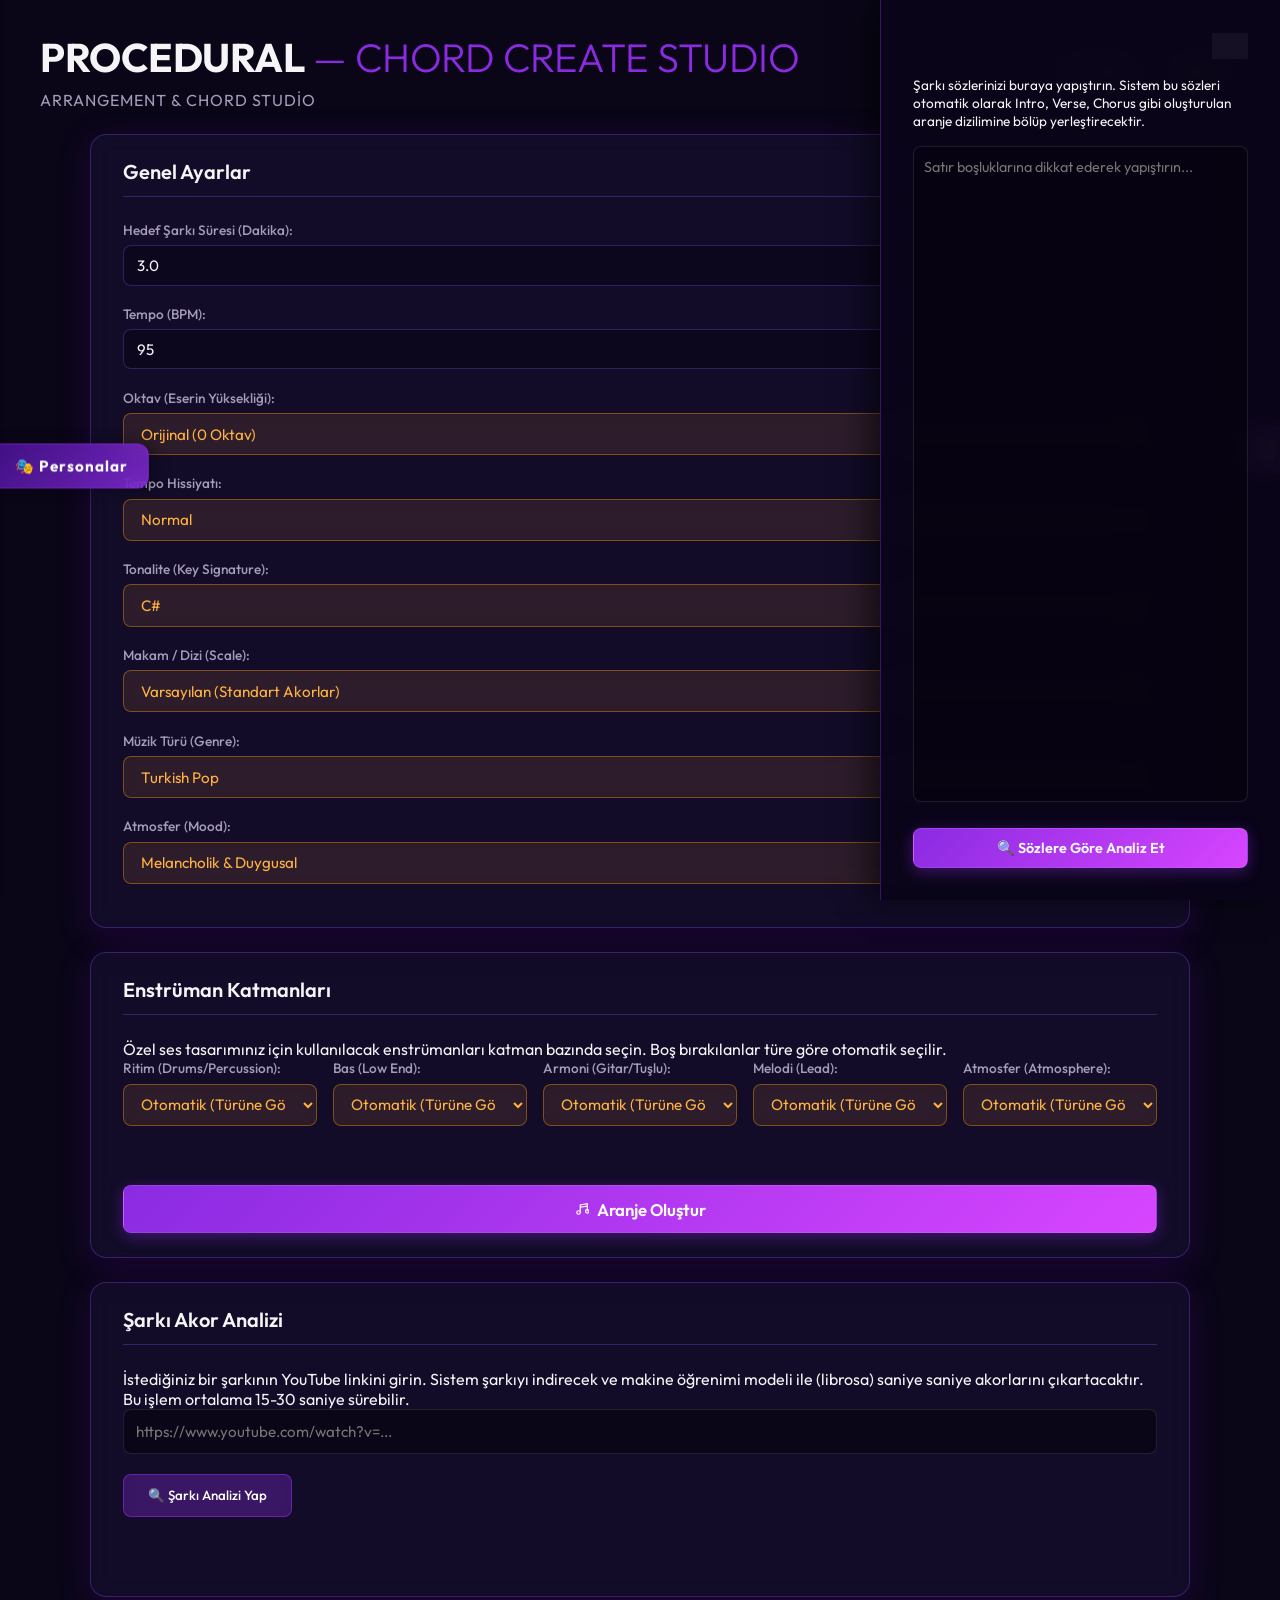
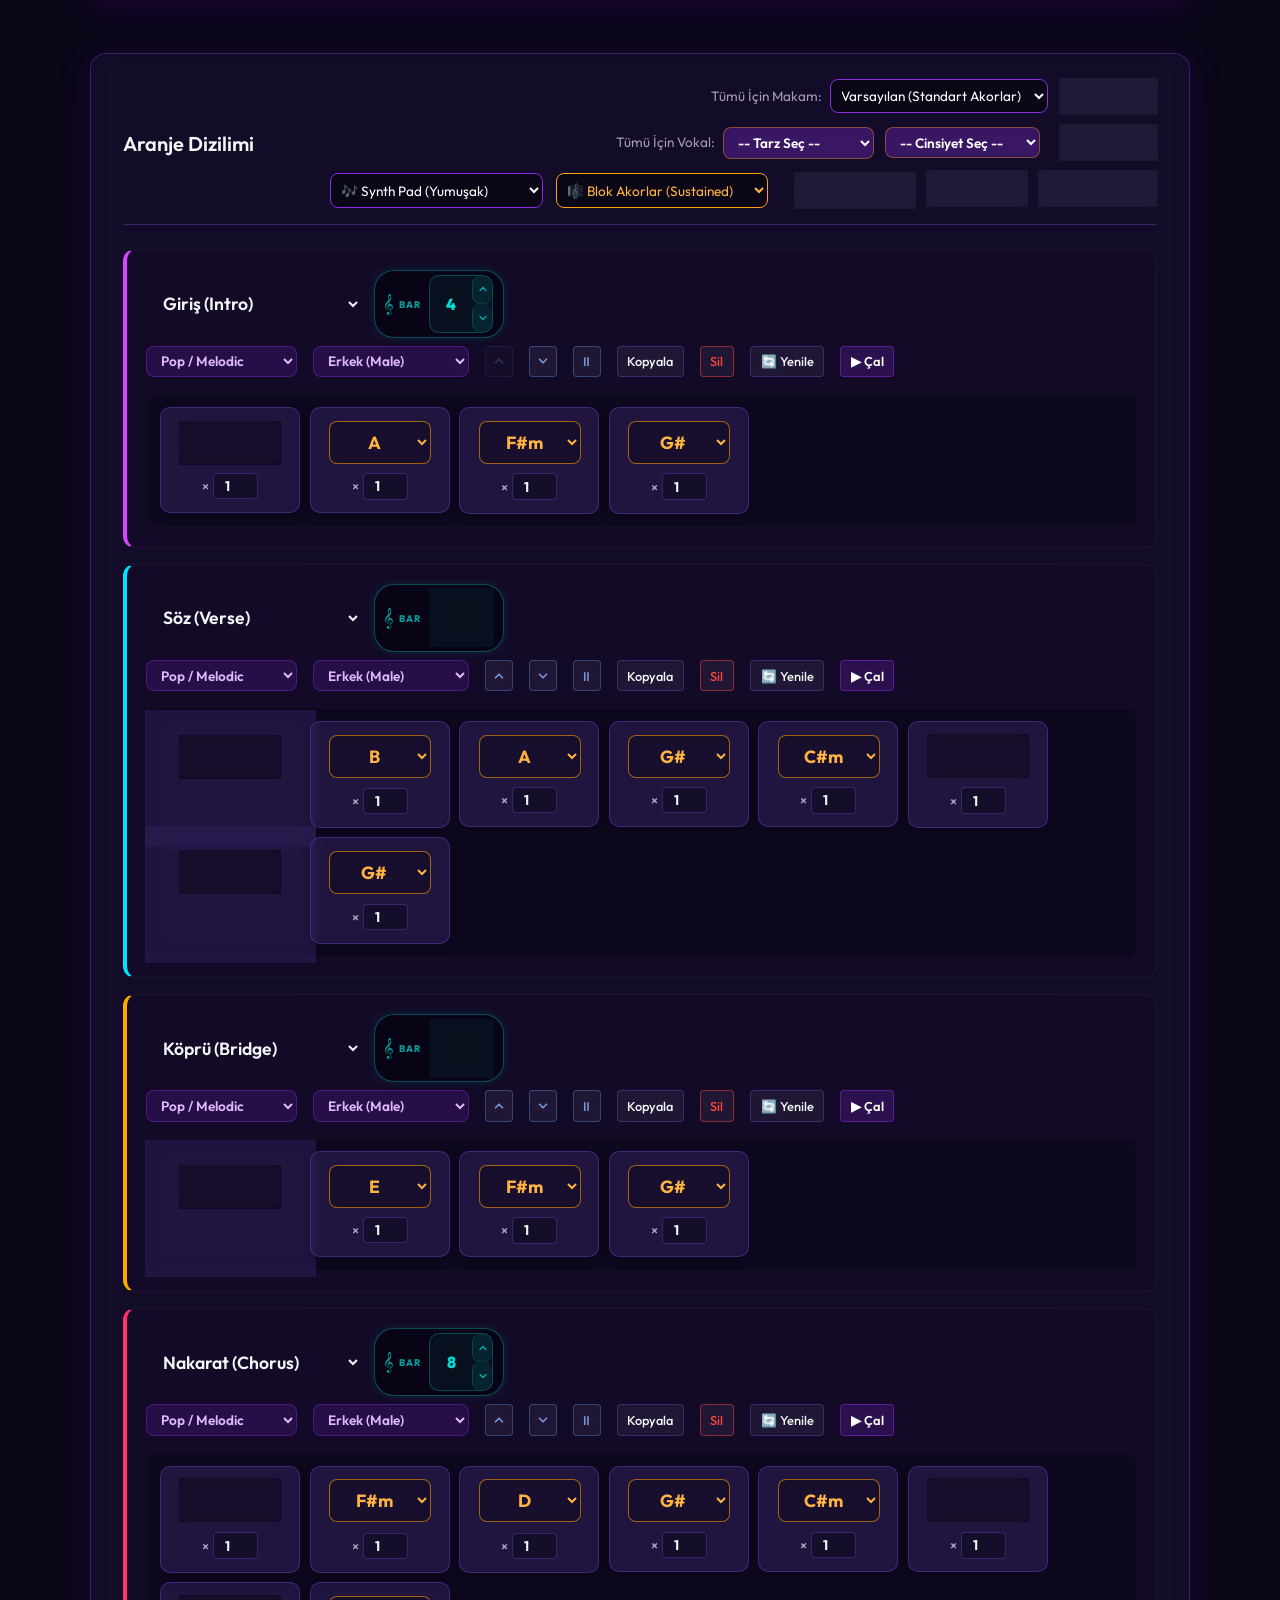
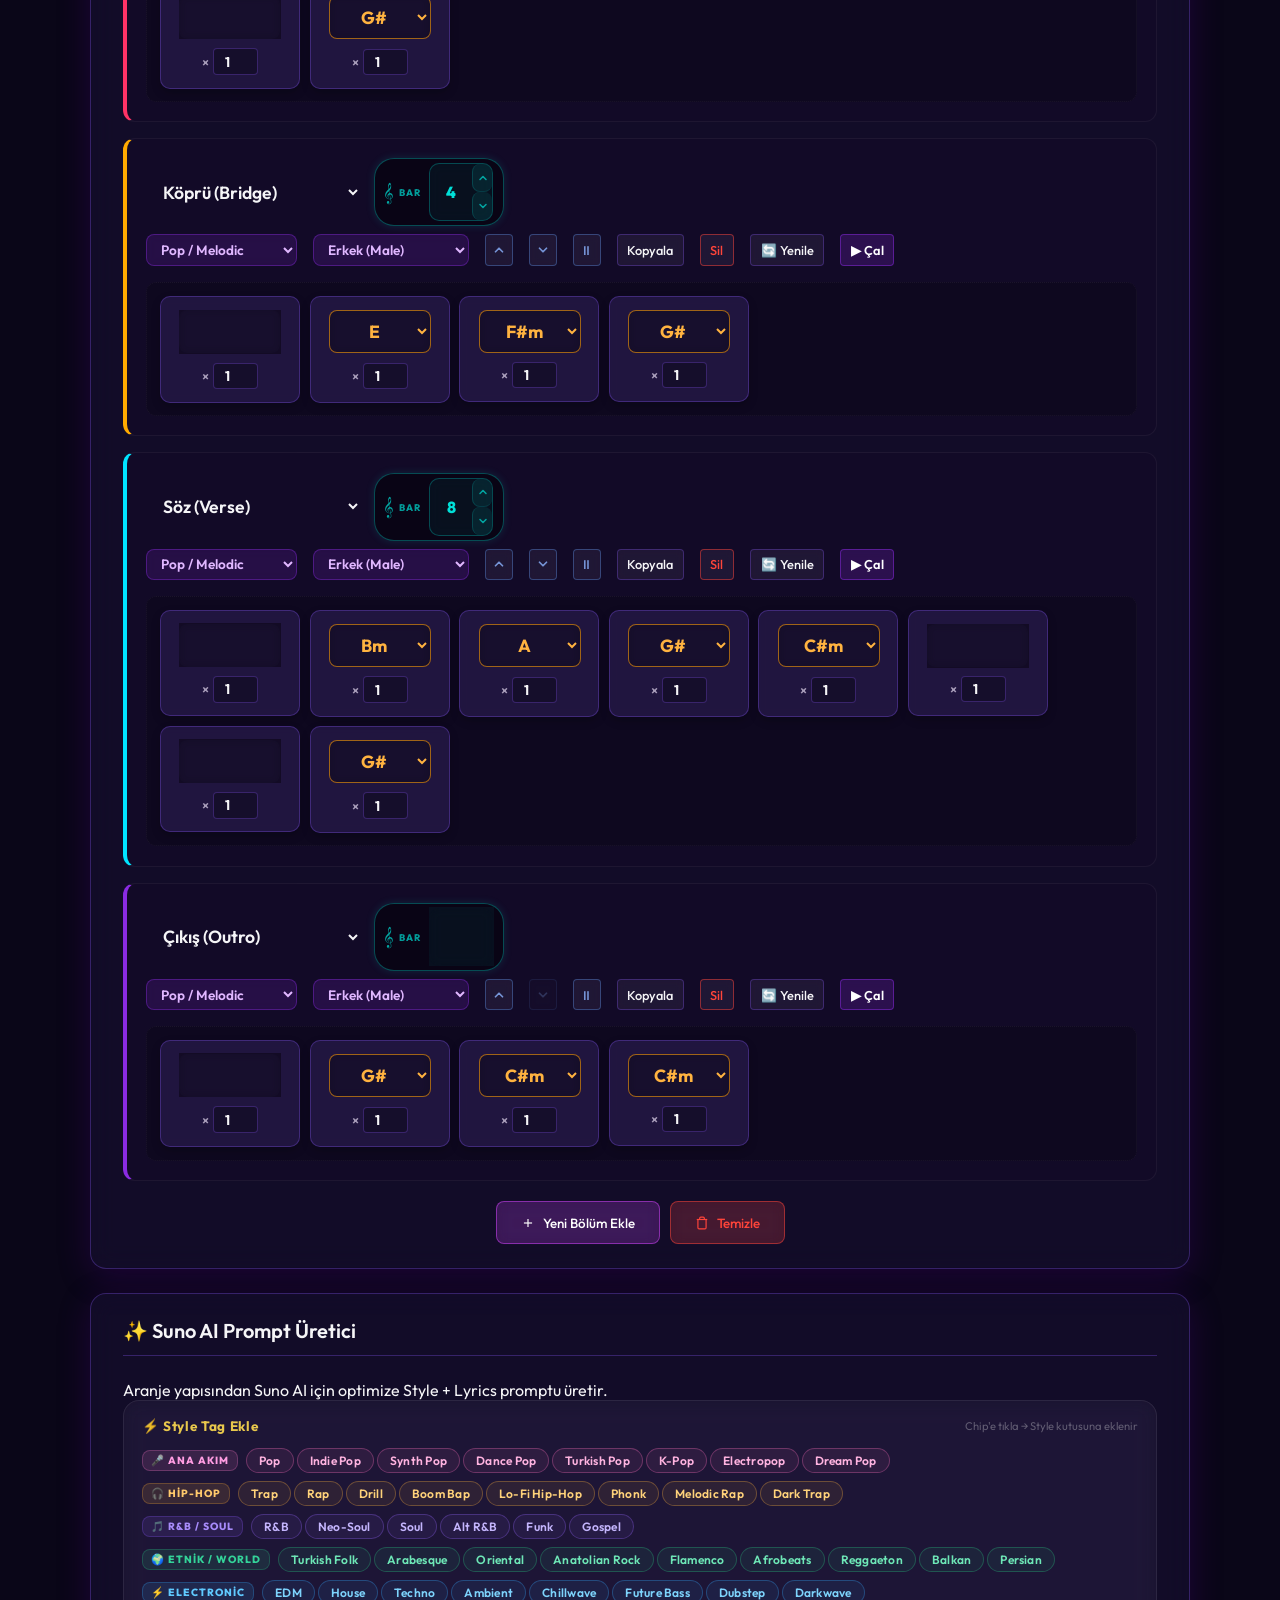
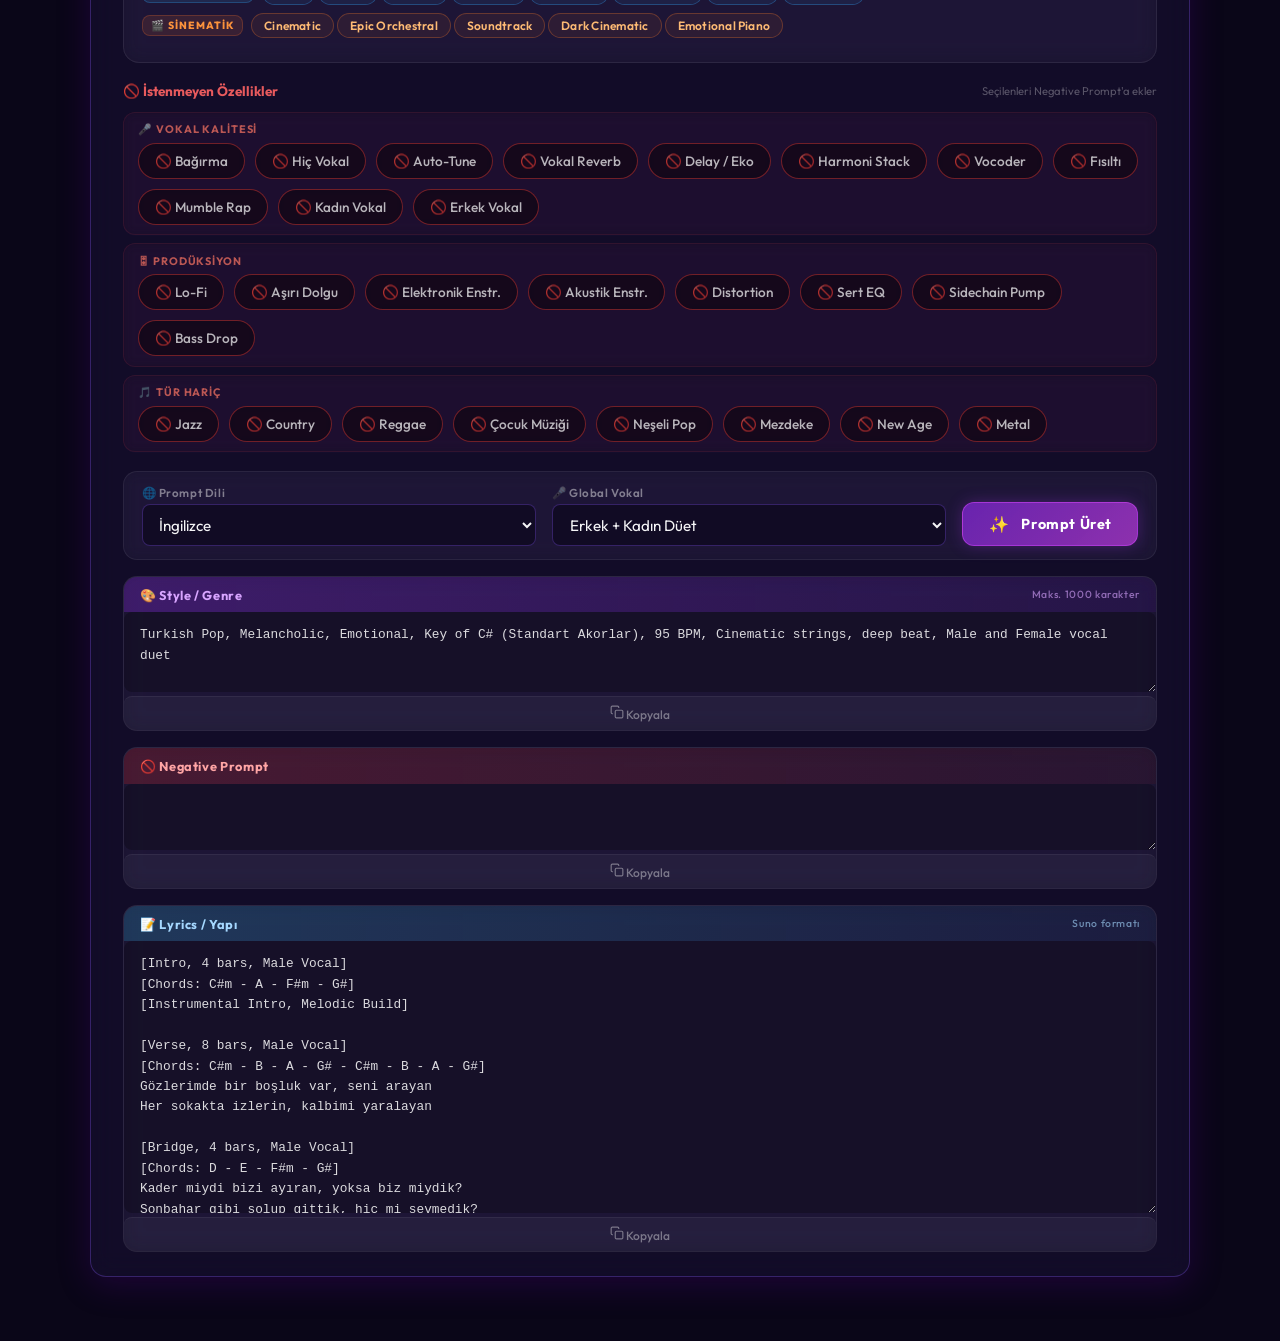
==== commit 2f803923: "UI: Cleaned up duplicated Suno prompt section at the bottom" ====
--- a/ArrangerApp/index.html
+++ b/ArrangerApp/index.html
@@ -718,152 +718,6 @@
             </div>
         </section>
 
-        <label style="color: #ff453a; font-weight: 600; display:block; margin-bottom:0.5rem;">🚫 İstenmeyen
-            Özellikler (Multi-Negative Prompt)</label>
-
-        <!-- VOCAL QUALITY -->
-        <div class="neg-chip-category">
-            <span class="neg-chip-label">🎤 Vokal</span>
-            <div class="chip-group" id="negativeChipGroup">
-                <button class="chip"
-                    data-value="No excessive vocal belts, no screaming, no shouting, keep vocals smooth and controlled">🚫
-                    Bağırma / Aşırı Vokal</button>
-                <button class="chip" data-value="No vocals, no singing, no voice, purely instrumental">🚫 Hiç
-                    Vokal Olmasın</button>
-                <button class="chip"
-                    data-value="No auto-tune, no pitch correction artifacts, natural raw vocals only">🚫
-                    Auto-Tune / Pitch Düzeltme</button>
-                <button class="chip"
-                    data-value="No heavy reverb on vocals, keep vocals dry and upfront, no washy wet vocal tail">🚫
-                    Vokal Reverb (Kuru Ses)</button>
-                <button class="chip" data-value="No vocal delay, no echo effects on voice, clean dry vocal signal">🚫
-                    Vokal Delay
-                    / Eko</button>
-                <button class="chip"
-                    data-value="No vocal harmonizer, no stacked harmony layers, single lead vocal only">🚫 Vokal
-                    Harmoni Stack</button>
-                <button class="chip" data-value="No vocoder, no talkbox, no robotic vocal processing">🚫 Vokal
-                    Efekti / Vocoder</button>
-                <button class="chip" data-value="No whisper vocals, no ASMR style, strong confident projection">🚫
-                    Fısıltı /
-                    Monoton Vokal</button>
-                <button class="chip"
-                    data-value="No mumble rap, no unintelligible lyrics, clear articulation required">🚫 Mumble
-                    / Anlaşılmaz Rap</button>
-                <button class="chip" data-value="No female vocals, male voice only">🚫 Kadın Vokal</button>
-                <button class="chip" data-value="No male vocals, female voice only">🚫 Erkek Vokal</button>
-            </div>
-        </div>
-
-        <!-- PRODUCTION / MIX -->
-        <div class="neg-chip-category" style="margin-top:0.6rem;">
-            <span class="neg-chip-label">🎛 Prodüksiyon</span>
-            <div class="chip-group">
-                <button class="chip negChip"
-                    data-value="No lo-fi, no vinyl crackle, no tape hiss, pristine audio quality, high fidelity">🚫
-                    Lo-Fi / Düşük Kalite</button>
-                <button class="chip negChip"
-                    data-value="No complex crowded arrangement, keep it minimal and sparse, avoid overproduction">🚫
-                    Karmaşık Mix (Minimal)</button>
-                <button class="chip negChip"
-                    data-value="No electronic instruments, no synthesizers, purely acoustic real instruments only">🚫
-                    Elektronik Enstrüman</button>
-                <button class="chip negChip"
-                    data-value="No acoustic instruments, no real pianos or guitars, strictly electronic production">🚫
-                    Akustik Enstrüman</button>
-                <button class="chip negChip" data-value="No heavy distortion, no clipping, clean and polished mix">🚫
-                    Distortion /
-                    Klipling</button>
-                <button class="chip negChip"
-                    data-value="No excessive EQ boost, no harsh frequencies, warm balanced mix">🚫 Sert / Yorucu
-                    EQ</button>
-                <button class="chip negChip"
-                    data-value="No sidechain pumping, no ducking effects, smooth constant dynamics">🚫 Sidechain
-                    Pump Efekti</button>
-                <button class="chip negChip"
-                    data-value="No bass drop, no sudden frequency sweeps, steady progression">🚫 Bass Drop /
-                    Sweep</button>
-            </div>
-        </div>
-
-        <!-- GENRE / STYLE EXCLUSIONS -->
-        <div class="neg-chip-category" style="margin-top:0.6rem;">
-            <span class="neg-chip-label">🎵 Tür</span>
-            <div class="chip-group">
-                <button class="chip negChip" data-value="No jazz influences, no swing rhythm, no bebop style">🚫
-                    Jazz / Swing</button>
-                <button class="chip negChip" data-value="No country music style, no twangy guitar, no banjo">🚫
-                    Country / Banjo</button>
-                <button class="chip negChip" data-value="No reggae, no dancehall, no ska influences">🚫 Reggae /
-                    Dancehall</button>
-                <button class="chip negChip"
-                    data-value="No children's music style, no playful cartoon sound, serious and mature tone only">🚫
-                    Çocuk Müziği Tarzı</button>
-                <button class="chip negChip"
-                    data-value="No upbeat cheerful pop, no major key happiness, keep it dark and melancholic">🚫
-                    Neşeli / Cıvıl Ses</button>
-                <button class="chip negChip"
-                    data-value="No mezdeke, no belly dance rhythm, no dance floor vibe, avoid commercial arabesque cliché">🚫
-                    Mezdeke / Oryantal Dans</button>
-                <button class="chip negChip"
-                    data-value="No ambient new age music, no meditation style, no new age pads">🚫 Ambient / New
-                    Age</button>
-                <button class="chip negChip"
-                    data-value="No metal, no heavy guitar riffs, no thrash or death metal elements">🚫 Metal /
-                    Ağır Gitar</button>
-            </div>
-        </div>
-        </div>
-
-
-        <div style="display:flex; gap:1rem; flex-wrap:wrap; align-items:flex-end; margin-bottom:1rem;">
-            <div class="input-group" style="flex:1; min-width:160px; margin-bottom:0;">
-                <label for="promptLangSelect">🌐 Prompt Dili:</label>
-                <select id="promptLangSelect">
-                    <option value="en">İngilizce (English)</option>
-                    <option value="tr">Türkçe</option>
-                    <option value="mixed">Karma (TR + EN)</option>
-                </select>
-            </div>
-            <div class="input-group" style="flex:1; min-width:160px; margin-bottom:0;">
-                <label for="vocalGenderSelect">🎤 Global Vokal Cinsiyeti:</label>
-                <select id="vocalGenderSelect">
-                    <option value="duo">Erkek + Kadın Düet</option>
-                    <option value="Kadın">Kadın Vokal</option>
-                    <option value="Erkek">Erkek Vokal</option>
-                    <option value="Koro">Koro / Choir</option>
-                    <option value="inst">Enstrümantal</option>
-                </select>
-            </div>
-        </div>
-
-        <button id="btnGeneratePrompt" class="secondary-btn">Suno Prompt Oluştur</button>
-
-        <div id="promptOutputContainer" class="prompt-output" style="display: none;">
-            <div class="prompt-box">
-                <h3>Style / Genre (Maks. 1000 Karakter)</h3>
-                <div class="copy-box">
-                    <textarea id="sunoStyleOutput" readonly></textarea>
-                    <button class="copy-btn" onclick="copyText('sunoStyleOutput', this)">Kopyala</button>
-                </div>
-            </div>
-            <div class="prompt-box">
-                <h3 style="color: #ff453a;">Negative Prompt / Exclude (İstenmeyenler)</h3>
-                <div class="copy-box">
-                    <textarea id="sunoNegativeOutput" readonly></textarea>
-                    <button class="copy-btn" onclick="copyText('sunoNegativeOutput', this)">Kopyala</button>
-                </div>
-            </div>
-            <div class="prompt-box">
-                <h3>Lyrics / Yapı (Aranje Kodları)</h3>
-                <div class="copy-box">
-                    <textarea id="sunoLyricsOutput" rows="10" readonly></textarea>
-                    <button class="copy-btn" onclick="copyText('sunoLyricsOutput', this)">Kopyala</button>
-                </div>
-            </div>
-        </div>
-        </div>
-        </section>
     </main>
 
     <!-- Scroll Navigation -->
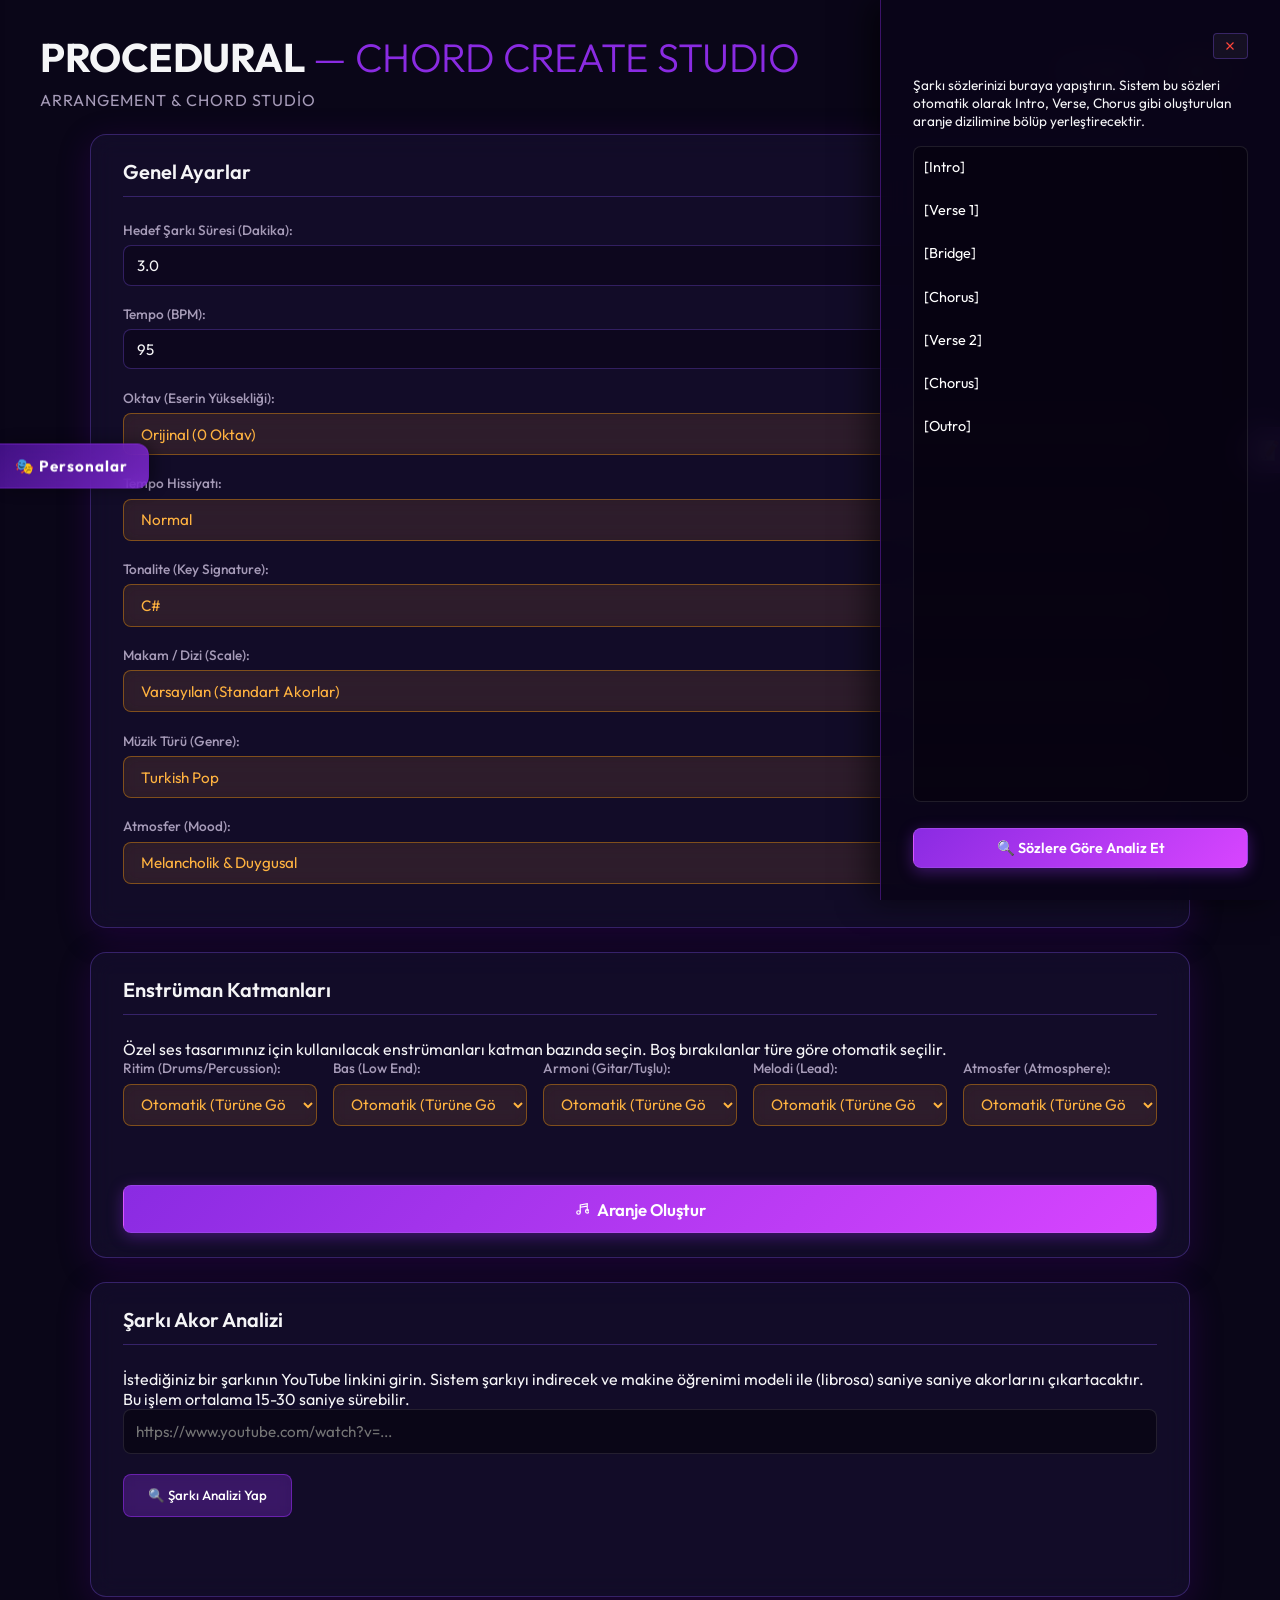
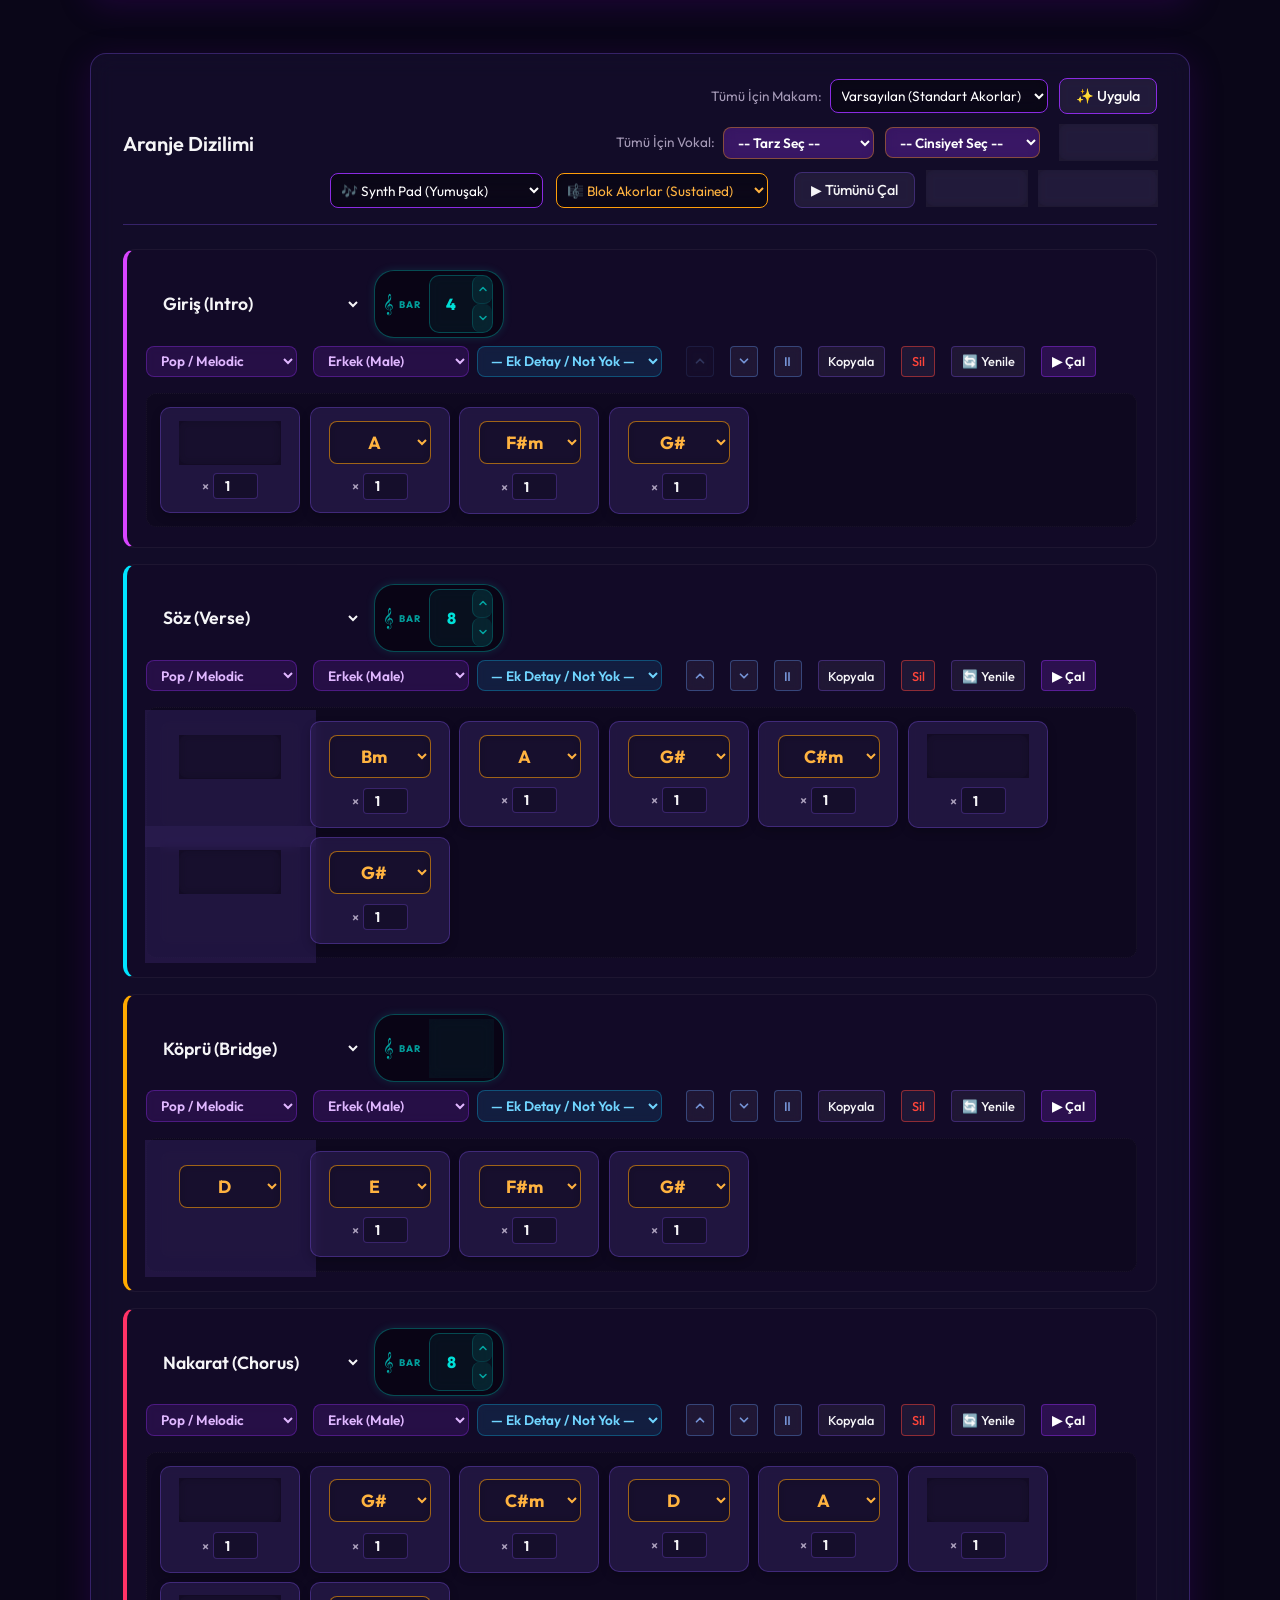
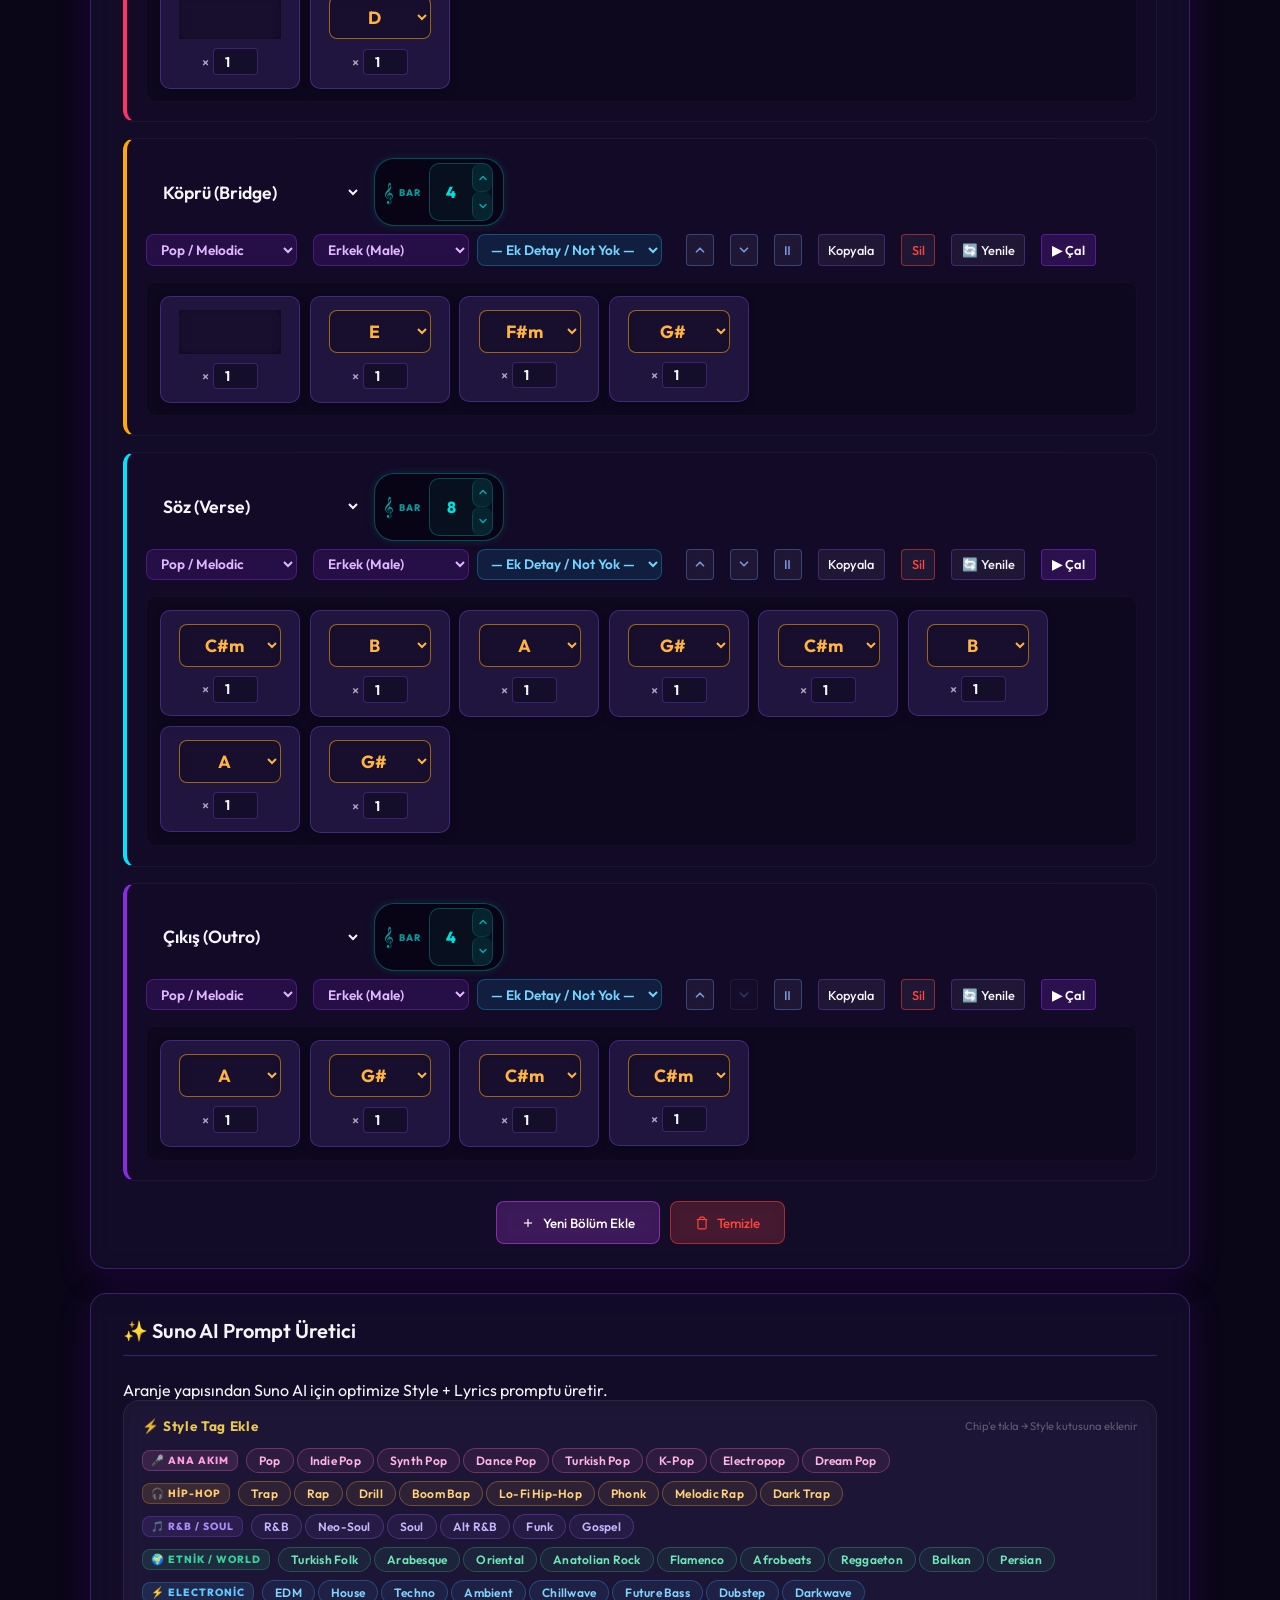
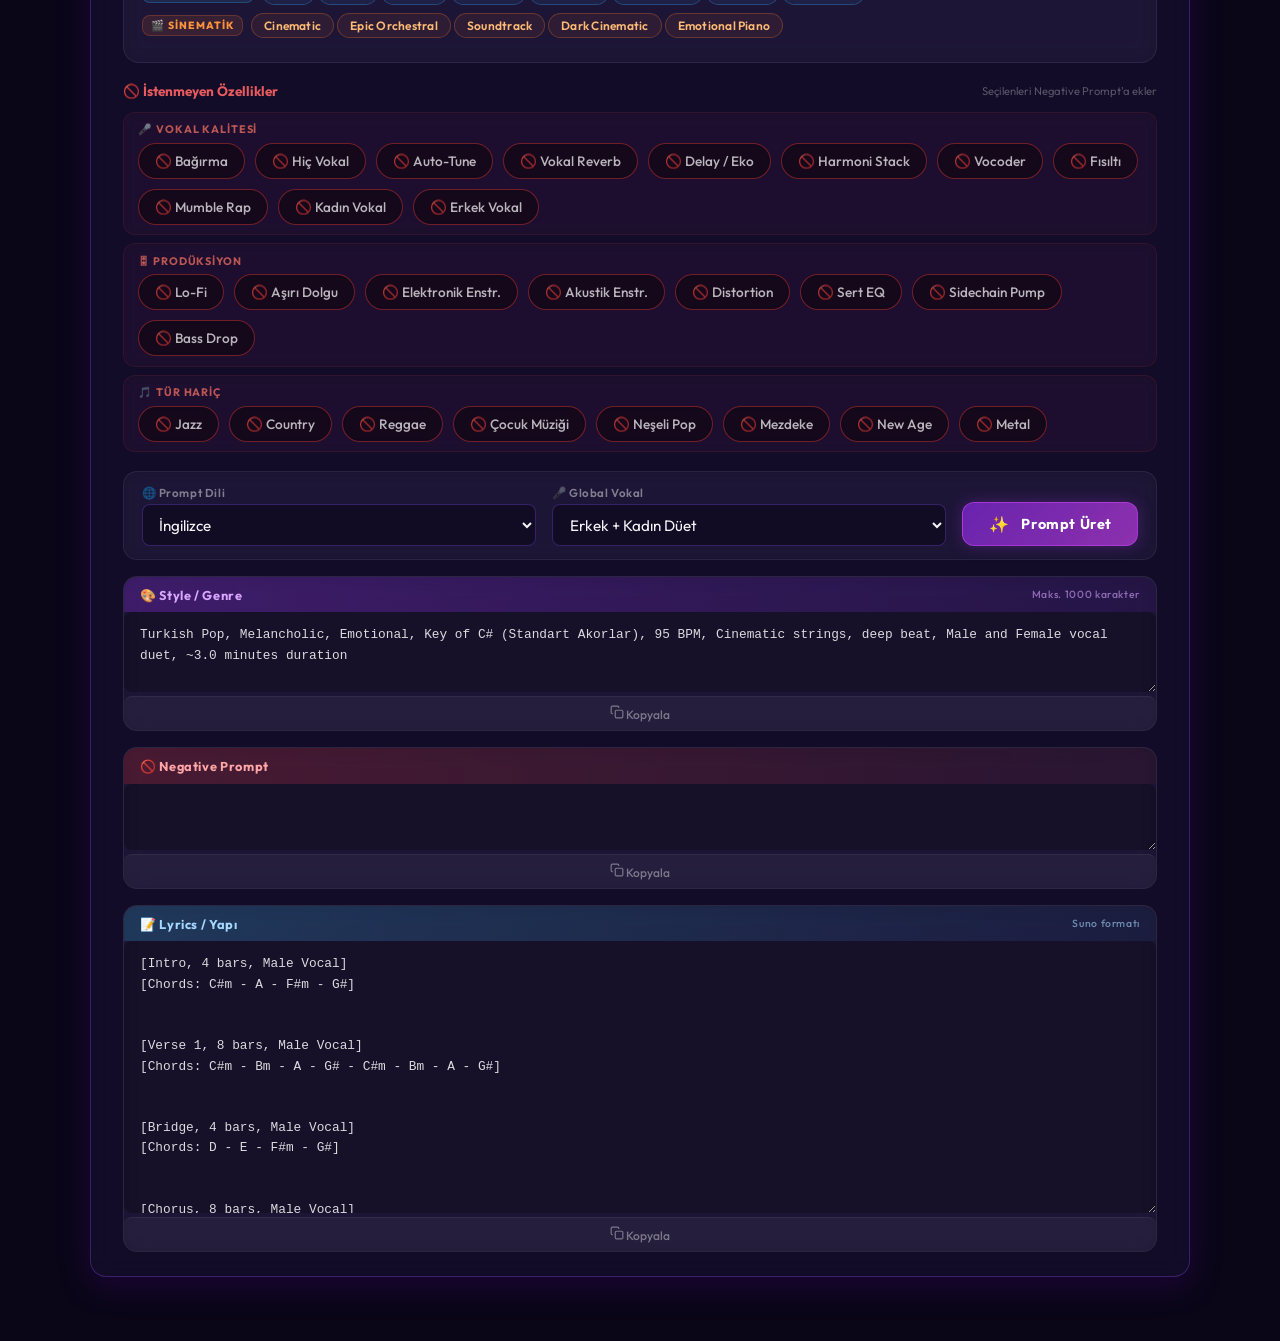
==== commit d4c3fbac: "Fix arrangement pattern logic and add pre-filled lyrics structure" ====
--- a/ArrangerApp/index.html
+++ b/ArrangerApp/index.html
@@ -48,8 +48,15 @@
                 <div class="persona-detail-actions">
                     <button class="persona-apply-btn" onclick="applyPersona()">✔ Uygula</button>
                     <button class="persona-edit-inline-btn" onclick="openPersonaEditor(previewingPersona)">✏
-                        <svg width="14" height="14" viewBox="0 0 24 24" fill="none" stroke="currentColor" stroke-width="2"><path d="M11 4H4a2 2 0 00-2 2v14a2 2 0 002 2h14a2 2 0 002-2v-7"/><path d="M18.5 2.5a2.121 2.121 0 013 3L12 15l-4 1 1-4 9.5-9.5z"/></svg> Düzenle</button>
-                    <button class="persona-cancel-btn" onclick="clearPersonaPreview()"><svg width="14" height="14" viewBox="0 0 24 24" fill="none" stroke="currentColor" stroke-width="2"><path d="M18 6L6 18M6 6l12 12"/></svg> İptal</button>
+                        <svg width="14" height="14" viewBox="0 0 24 24" fill="none" stroke="currentColor"
+                            stroke-width="2">
+                            <path d="M11 4H4a2 2 0 00-2 2v14a2 2 0 002 2h14a2 2 0 002-2v-7" />
+                            <path d="M18.5 2.5a2.121 2.121 0 013 3L12 15l-4 1 1-4 9.5-9.5z" />
+                        </svg> Düzenle</button>
+                    <button class="persona-cancel-btn" onclick="clearPersonaPreview()"><svg width="14" height="14"
+                            viewBox="0 0 24 24" fill="none" stroke="currentColor" stroke-width="2">
+                            <path d="M18 6L6 18M6 6l12 12" />
+                        </svg> İptal</button>
                 </div>
             </div>
 
@@ -133,10 +140,22 @@
                 </details>
 
                 <div class="pedit-actions">
-                    <button class="persona-apply-btn" onclick="savePersonaEdit()"><svg width="14" height="14" viewBox="0 0 24 24" fill="none" stroke="currentColor" stroke-width="2"><path d="M19 21H5a2 2 0 01-2-2V5a2 2 0 012-2h11l5 5v11a2 2 0 01-2 2z"/><polyline points="17 21 17 13 7 13 7 21"/><polyline points="7 3 7 8 15 8"/></svg> Kaydet</button>
+                    <button class="persona-apply-btn" onclick="savePersonaEdit()"><svg width="14" height="14"
+                            viewBox="0 0 24 24" fill="none" stroke="currentColor" stroke-width="2">
+                            <path d="M19 21H5a2 2 0 01-2-2V5a2 2 0 012-2h11l5 5v11a2 2 0 01-2 2z" />
+                            <polyline points="17 21 17 13 7 13 7 21" />
+                            <polyline points="7 3 7 8 15 8" />
+                        </svg> Kaydet</button>
                     <button class="persona-delete-btn" id="peditDeleteBtn" onclick="deletePersona()"
-                        style="display:none;"><svg width="14" height="14" viewBox="0 0 24 24" fill="none" stroke="currentColor" stroke-width="2"><polyline points="3 6 5 6 21 6"/><path d="M19 6v14a2 2 0 01-2 2H7a2 2 0 01-2-2V6m3 0V4a2 2 0 012-2h4a2 2 0 012 2v2"/></svg> Sil</button>
-                    <button class="persona-cancel-btn" onclick="closePersonaEditor()"><svg width="14" height="14" viewBox="0 0 24 24" fill="none" stroke="currentColor" stroke-width="2"><path d="M18 6L6 18M6 6l12 12"/></svg> İptal</button>
+                        style="display:none;"><svg width="14" height="14" viewBox="0 0 24 24" fill="none"
+                            stroke="currentColor" stroke-width="2">
+                            <polyline points="3 6 5 6 21 6" />
+                            <path d="M19 6v14a2 2 0 01-2 2H7a2 2 0 01-2-2V6m3 0V4a2 2 0 012-2h4a2 2 0 012 2v2" />
+                        </svg> Sil</button>
+                    <button class="persona-cancel-btn" onclick="closePersonaEditor()"><svg width="14" height="14"
+                            viewBox="0 0 24 24" fill="none" stroke="currentColor" stroke-width="2">
+                            <path d="M18 6L6 18M6 6l12 12" />
+                        </svg> İptal</button>
                 </div>
             </div>
 
@@ -165,7 +184,12 @@
             <span class="subtitle">Arrangement & Chord Studio</span>
         </div>
         <div class="project-controls">
-            <button class="icon-btn" onclick="openSaveModal()" title="Projeyi Kaydet"><svg width="14" height="14" viewBox="0 0 24 24" fill="none" stroke="currentColor" stroke-width="2"><path d="M19 21H5a2 2 0 01-2-2V5a2 2 0 012-2h11l5 5v11a2 2 0 01-2 2z"/><polyline points="17 21 17 13 7 13 7 21"/><polyline points="7 3 7 8 15 8"/></svg> Kaydet</button>
+            <button class="icon-btn" onclick="openSaveModal()" title="Projeyi Kaydet"><svg width="14" height="14"
+                    viewBox="0 0 24 24" fill="none" stroke="currentColor" stroke-width="2">
+                    <path d="M19 21H5a2 2 0 01-2-2V5a2 2 0 012-2h11l5 5v11a2 2 0 01-2 2z" />
+                    <polyline points="17 21 17 13 7 13 7 21" />
+                    <polyline points="7 3 7 8 15 8" />
+                </svg> Kaydet</button>
             <button class="icon-btn" onclick="document.getElementById('loadFileInput').click()" title="Proje Aç"
                 style="border-color: rgba(255,159,10,0.5); color: #ff9f0a;">📂 Aç</button>
             <input type="file" id="loadFileInput" accept=".pcs,.json" style="display:none"
@@ -331,7 +355,12 @@
                 </div>
             </div>
 
-            <button id="btnGenerateStructure" class="primary-btn"><svg width="14" height="14" viewBox="0 0 24 24" fill="none" stroke="currentColor" stroke-width="2"><path d="M9 18V5l12-2v13M9 9l12-2"/><circle cx="6" cy="18" r="3"/><circle cx="21" cy="16" r="3"/></svg> Aranje Oluştur</button>
+            <button id="btnGenerateStructure" class="primary-btn"><svg width="14" height="14" viewBox="0 0 24 24"
+                    fill="none" stroke="currentColor" stroke-width="2">
+                    <path d="M9 18V5l12-2v13M9 9l12-2" />
+                    <circle cx="6" cy="18" r="3" />
+                    <circle cx="21" cy="16" r="3" />
+                </svg> Aranje Oluştur</button>
         </section>
 
         <!-- Song Analysis Panel -->
@@ -448,9 +477,20 @@
                                 <option value="waltz_feel">💃 Vals Ritmi (3/4 Hissiyatı)</option>
                             </select>
                         </div>
-                        <button id="btnPlayAll" class="icon-btn" title="Tümünü Çal"><svg width='14' height='14' viewBox='0 0 24 24' fill='none' stroke='currentColor' stroke-width='2'><polygon points='5 3 19 12 5 21 5 3'/></svg> Çal</button>
-                        <button id="btnStop" class="icon-btn" title="Durdur"><svg width="14" height="14" viewBox="0 0 24 24" fill="none" stroke="currentColor" stroke-width="2"><rect x="6" y="6" width="12" height="12"/></svg> Durdur</button>
-                        <button id="btnExportBaseMIDI" class="icon-btn" title="MIDI İndir"><svg width='14' height='14' viewBox='0 0 24 24' fill='none' stroke='currentColor' stroke-width='2'><path d='M21 15v4a2 2 0 01-2 2H5a2 2 0 01-2-2v-4'/><polyline points='7 10 12 15 17 10'/><line x1='12' y1='15' x2='12' y2='3'/></svg> MIDI İndir</button>
+                        <button id="btnPlayAll" class="icon-btn" title="Tümünü Çal"><svg width='14' height='14'
+                                viewBox='0 0 24 24' fill='none' stroke='currentColor' stroke-width='2'>
+                                <polygon points='5 3 19 12 5 21 5 3' />
+                            </svg> Çal</button>
+                        <button id="btnStop" class="icon-btn" title="Durdur"><svg width="14" height="14"
+                                viewBox="0 0 24 24" fill="none" stroke="currentColor" stroke-width="2">
+                                <rect x="6" y="6" width="12" height="12" />
+                            </svg> Durdur</button>
+                        <button id="btnExportBaseMIDI" class="icon-btn" title="MIDI İndir"><svg width='14' height='14'
+                                viewBox='0 0 24 24' fill='none' stroke='currentColor' stroke-width='2'>
+                                <path d='M21 15v4a2 2 0 01-2 2H5a2 2 0 01-2-2v-4' />
+                                <polyline points='7 10 12 15 17 10' />
+                                <line x1='12' y1='15' x2='12' y2='3' />
+                            </svg> MIDI İndir</button>
                     </div>
                 </div>
             </div>
@@ -460,9 +500,17 @@
             </div>
 
             <div class="timeline-actions" style="display: flex; gap: 10px; margin-top: 20px; justify-content: center;">
-                <button id="btnAddSection" class="secondary-btn" style="margin-bottom: 0;"><svg width="14" height="14" viewBox="0 0 24 24" fill="none" stroke="currentColor" stroke-width="2"><line x1="12" y1="5" x2="12" y2="19"/><line x1="5" y1="12" x2="19" y2="12"/></svg> Yeni Bölüm Ekle</button>
+                <button id="btnAddSection" class="secondary-btn" style="margin-bottom: 0;"><svg width="14" height="14"
+                        viewBox="0 0 24 24" fill="none" stroke="currentColor" stroke-width="2">
+                        <line x1="12" y1="5" x2="12" y2="19" />
+                        <line x1="5" y1="12" x2="19" y2="12" />
+                    </svg> Yeni Bölüm Ekle</button>
                 <button id="btnClearTimeline" class="secondary-btn"
-                    style="background: rgba(255,69,58,0.2); border-color: rgba(255,69,58,0.5); color: #ff453a; margin-bottom: 0;"><svg width='14' height='14' viewBox='0 0 24 24' fill='none' stroke='currentColor' stroke-width='2'><polyline points='3 6 5 6 21 6'/><path d='M19 6v14a2 2 0 01-2 2H7a2 2 0 01-2-2V6m3 0V4a2 2 0 012-2h4a2 2 0 012 2v2'/></svg> Temizle</button>
+                    style="background: rgba(255,69,58,0.2); border-color: rgba(255,69,58,0.5); color: #ff453a; margin-bottom: 0;"><svg
+                        width='14' height='14' viewBox='0 0 24 24' fill='none' stroke='currentColor' stroke-width='2'>
+                        <polyline points='3 6 5 6 21 6' />
+                        <path d='M19 6v14a2 2 0 01-2 2H7a2 2 0 01-2-2V6m3 0V4a2 2 0 012-2h4a2 2 0 012 2v2' />
+                    </svg> Temizle</button>
             </div>
         </section>
 
@@ -697,14 +745,22 @@
                         <span class="poc-limit">Maks. 1000 karakter</span>
                     </div>
                     <textarea id="sunoStyleOutput" readonly class="poc-textarea"></textarea>
-                    <button class="poc-copy-btn" onclick="copyText('sunoStyleOutput', this)"><svg width="14" height="14" viewBox="0 0 24 24" fill="none" stroke="currentColor" stroke-width="2"><rect x="9" y="9" width="13" height="13" rx="2" ry="2"/><path d="M5 15H4a2 2 0 01-2-2V4a2 2 0 012-2h9a2 2 0 012 2v1"/></svg> Kopyala</button>
+                    <button class="poc-copy-btn" onclick="copyText('sunoStyleOutput', this)"><svg width="14" height="14"
+                            viewBox="0 0 24 24" fill="none" stroke="currentColor" stroke-width="2">
+                            <rect x="9" y="9" width="13" height="13" rx="2" ry="2" />
+                            <path d="M5 15H4a2 2 0 01-2-2V4a2 2 0 012-2h9a2 2 0 012 2v1" />
+                        </svg> Kopyala</button>
                 </div>
                 <div class="prompt-out-card">
                     <div class="poc-header poc-negative">
                         <span>🚫 Negative Prompt</span>
                     </div>
                     <textarea id="sunoNegativeOutput" readonly class="poc-textarea poc-neg-ta"></textarea>
-                    <button class="poc-copy-btn" onclick="copyText('sunoNegativeOutput', this)"><svg width="14" height="14" viewBox="0 0 24 24" fill="none" stroke="currentColor" stroke-width="2"><rect x="9" y="9" width="13" height="13" rx="2" ry="2"/><path d="M5 15H4a2 2 0 01-2-2V4a2 2 0 012-2h9a2 2 0 012 2v1"/></svg> Kopyala</button>
+                    <button class="poc-copy-btn" onclick="copyText('sunoNegativeOutput', this)"><svg width="14"
+                            height="14" viewBox="0 0 24 24" fill="none" stroke="currentColor" stroke-width="2">
+                            <rect x="9" y="9" width="13" height="13" rx="2" ry="2" />
+                            <path d="M5 15H4a2 2 0 01-2-2V4a2 2 0 012-2h9a2 2 0 012 2v1" />
+                        </svg> Kopyala</button>
                 </div>
                 <div class="prompt-out-card">
                     <div class="poc-header poc-lyrics">
@@ -712,7 +768,11 @@
                         <span class="poc-limit">Suno formatı</span>
                     </div>
                     <textarea id="sunoLyricsOutput" rows="12" readonly class="poc-textarea"></textarea>
-                    <button class="poc-copy-btn" onclick="copyText('sunoLyricsOutput', this)"><svg width="14" height="14" viewBox="0 0 24 24" fill="none" stroke="currentColor" stroke-width="2"><rect x="9" y="9" width="13" height="13" rx="2" ry="2"/><path d="M5 15H4a2 2 0 01-2-2V4a2 2 0 012-2h9a2 2 0 012 2v1"/></svg> Kopyala</button>
+                    <button class="poc-copy-btn" onclick="copyText('sunoLyricsOutput', this)"><svg width="14"
+                            height="14" viewBox="0 0 24 24" fill="none" stroke="currentColor" stroke-width="2">
+                            <rect x="9" y="9" width="13" height="13" rx="2" ry="2" />
+                            <path d="M5 15H4a2 2 0 01-2-2V4a2 2 0 012-2h9a2 2 0 012 2v1" />
+                        </svg> Kopyala</button>
                 </div>
             </div>
             </div>
@@ -762,13 +822,29 @@
     <aside id="lyricsSidebar" class="lyrics-sidebar open">
         <div class="lyrics-sidebar-header">
             <h3>Şarkı Sözleri</h3>
-            <button id="btnCloseLyrics" class="icon-btn small-btn" style="color: #ff453a;"><svg width="14" height="14" viewBox="0 0 24 24" fill="none" stroke="currentColor" stroke-width="2"><path d="M18 6L6 18M6 6l12 12"/></svg></button>
+            <button id="btnCloseLyrics" class="icon-btn small-btn" style="color: #ff453a;"><svg width="14" height="14"
+                    viewBox="0 0 24 24" fill="none" stroke="currentColor" stroke-width="2">
+                    <path d="M18 6L6 18M6 6l12 12" />
+                </svg></button>
         </div>
         <p class="description" style="margin-bottom: 1rem; font-size: 0.85rem;">Şarkı sözlerinizi buraya yapıştırın.
             Sistem bu sözleri otomatik olarak Intro, Verse, Chorus gibi oluşturulan aranje dizilimine bölüp
             yerleştirecektir.</p>
         <textarea id="customLyricsInput" placeholder="Satır boşluklarına dikkat ederek yapıştırın..."
-            style="width: 100%; height: calc(100% - 170px); background: rgba(0,0,0,0.3); border: 1px solid rgba(255,255,255,0.1); color: #fff; padding: 10px; border-radius: 8px; font-family: inherit; resize: none; margin-bottom: 10px;"></textarea>
+            style="width: 100%; height: calc(100% - 170px); background: rgba(0,0,0,0.3); border: 1px solid rgba(255,255,255,0.1); color: #fff; padding: 10px; border-radius: 8px; font-family: inherit; resize: none; margin-bottom: 10px;">[Intro]
+
+[Verse 1]
+
+[Bridge]
+
+[Chorus]
+
+[Verse 2]
+
+[Chorus]
+
+[Outro]
+</textarea>
 
         <button id="btnAnalyzeLyrics" class="primary-btn" style="width: 100%; font-size: 0.9rem; padding: 10px;">
             🔍 Sözlere Göre Analiz Et
--- a/ArrangerApp/styles.css
+++ b/ArrangerApp/styles.css
@@ -572,6 +572,19 @@
     color: #fff;
 }
 
+.perf-select {
+    background: rgba(10, 200, 255, 0.1);
+    border-color: rgba(10, 200, 255, 0.3);
+    color: #70d5ff;
+}
+
+.perf-select:hover,
+.perf-select:focus {
+    background: rgba(10, 200, 255, 0.25);
+    border-color: #0ac8ff;
+    box-shadow: 0 0 10px rgba(10, 200, 255, 0.4);
+}
+
 .section-controls {
     display: flex;
     gap: 0.5rem;
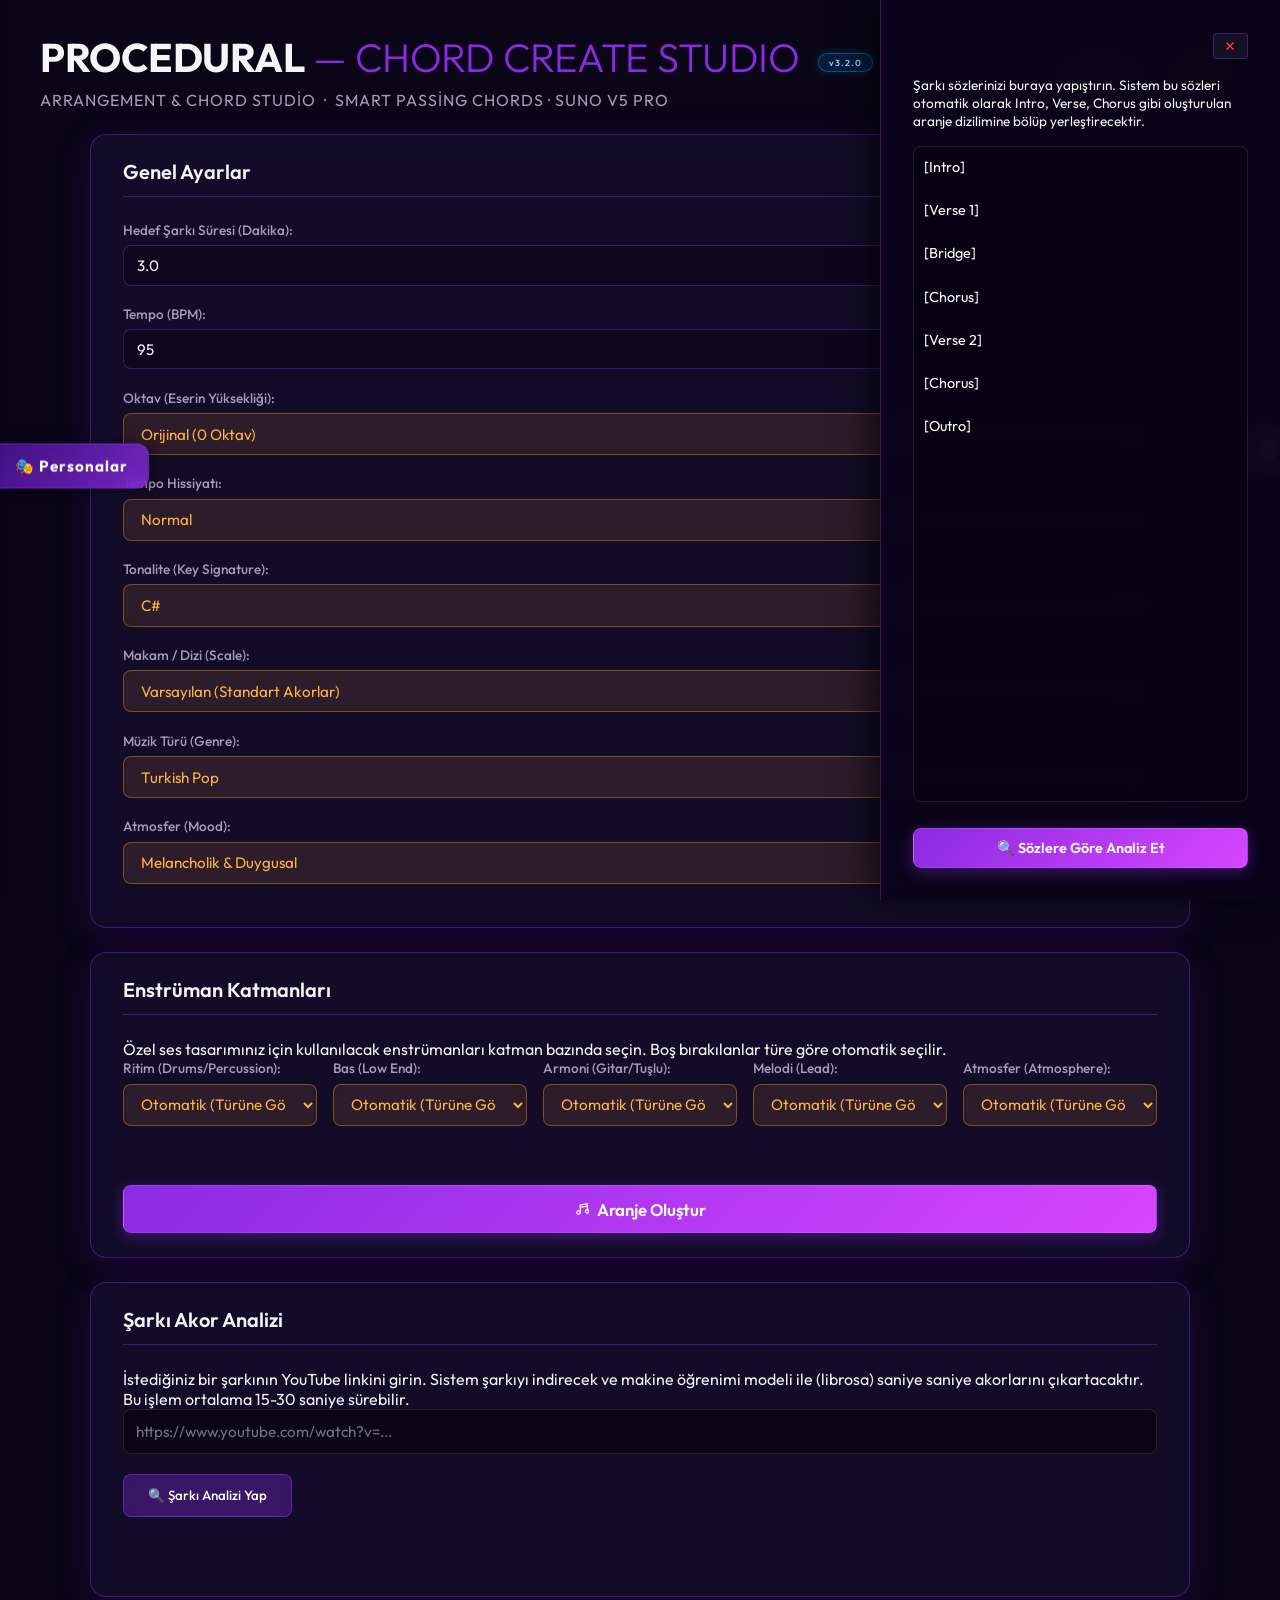
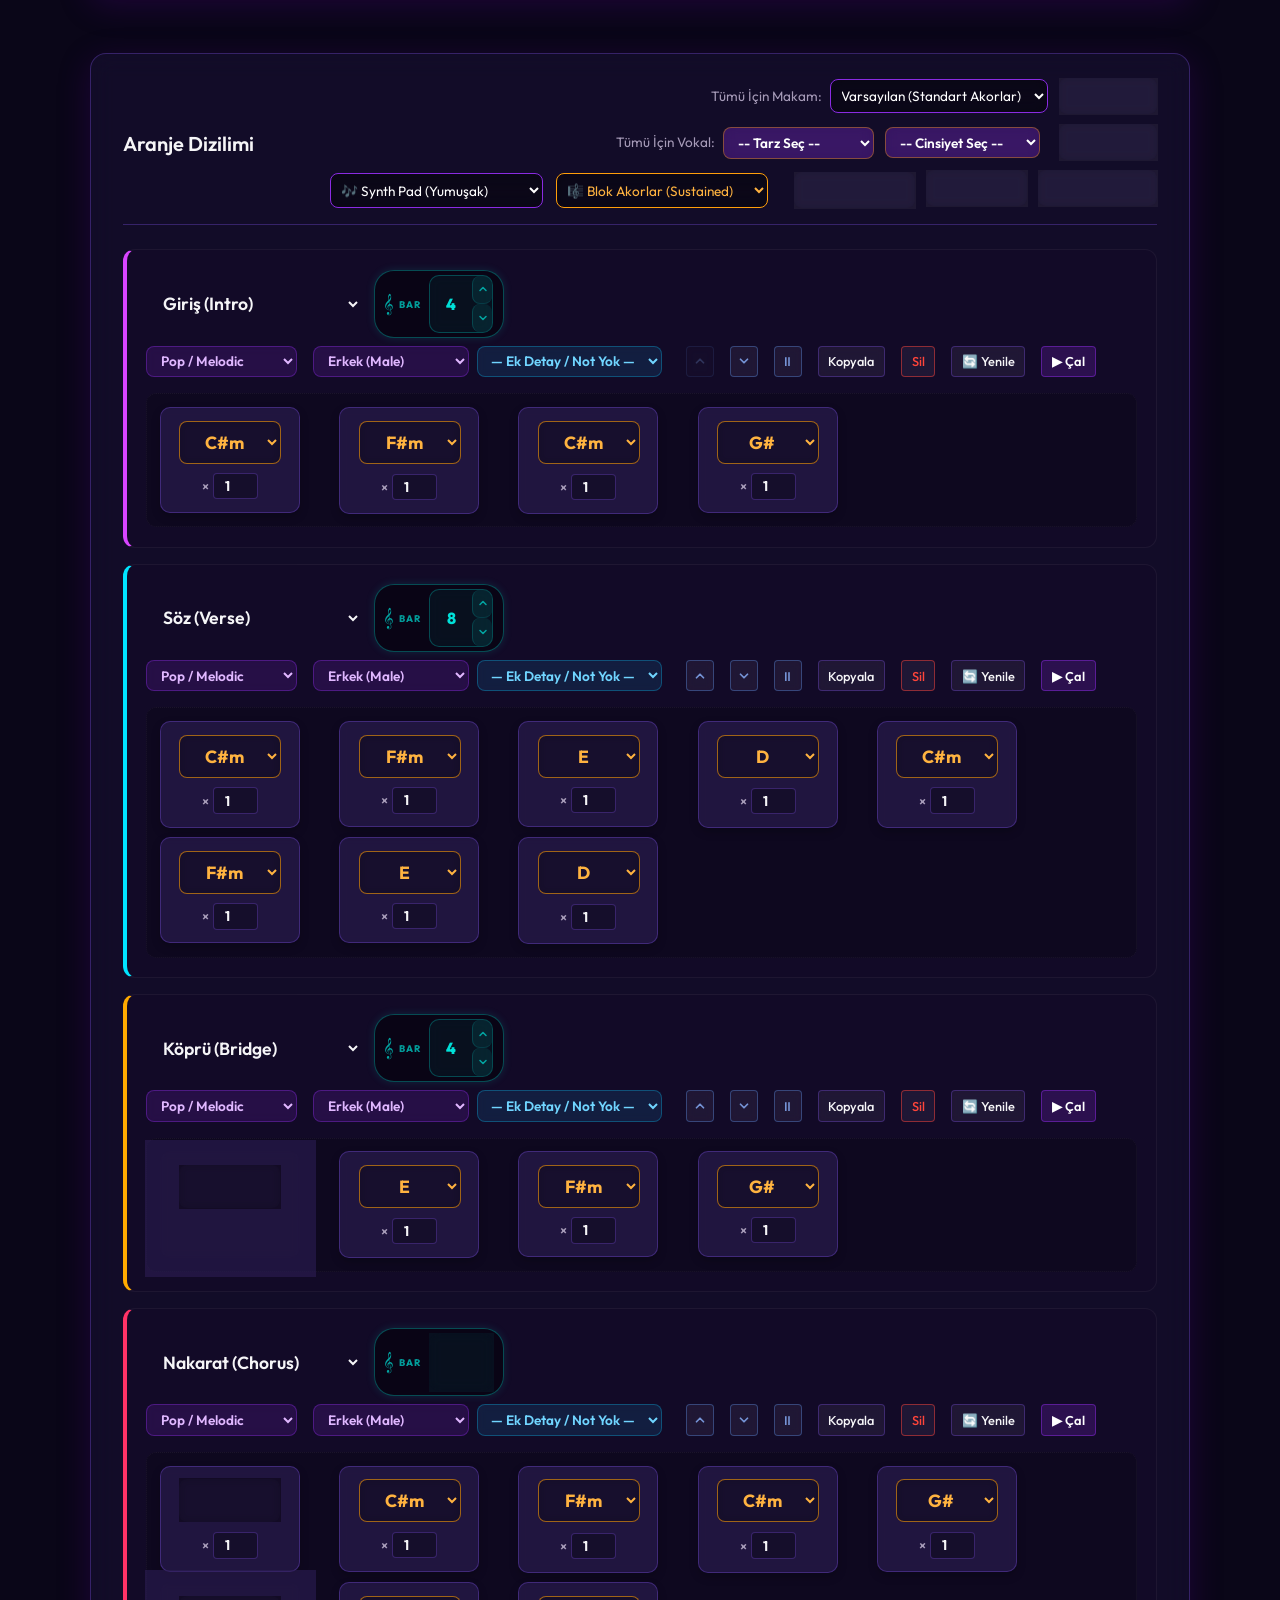
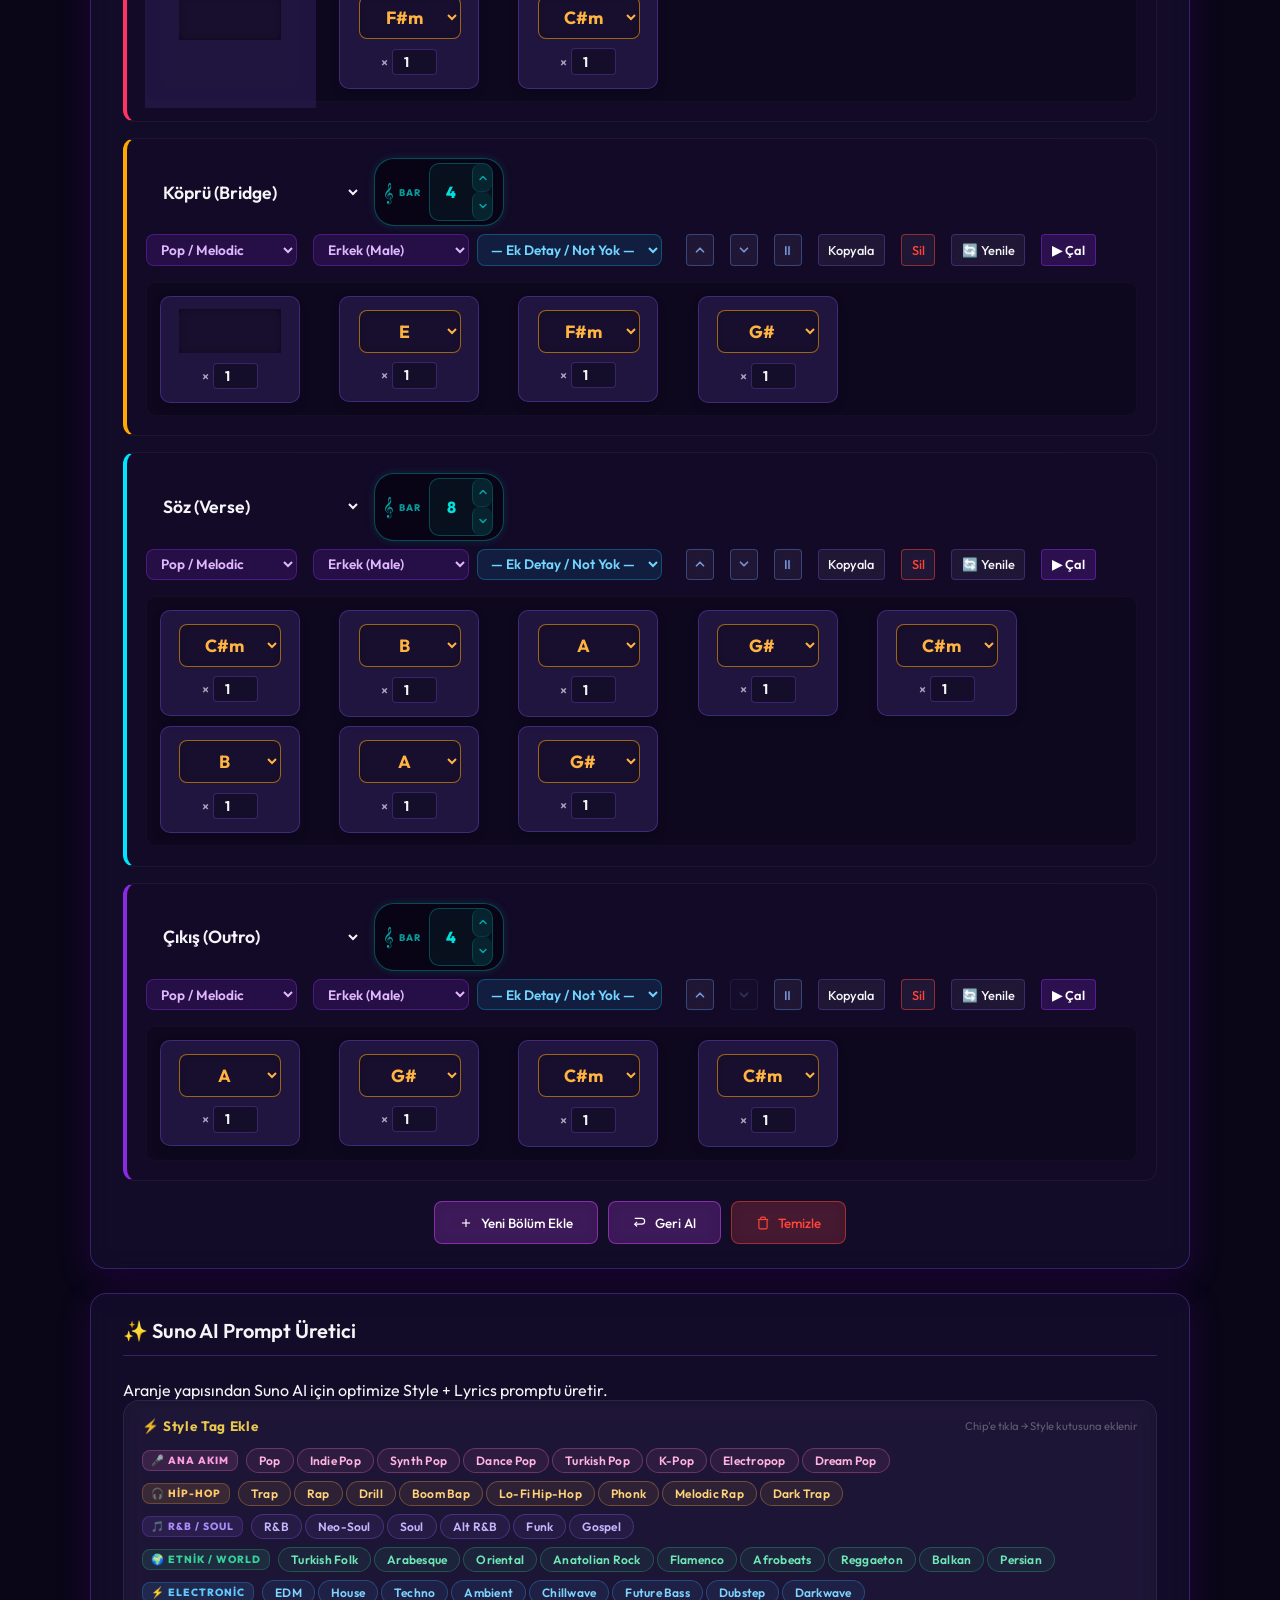
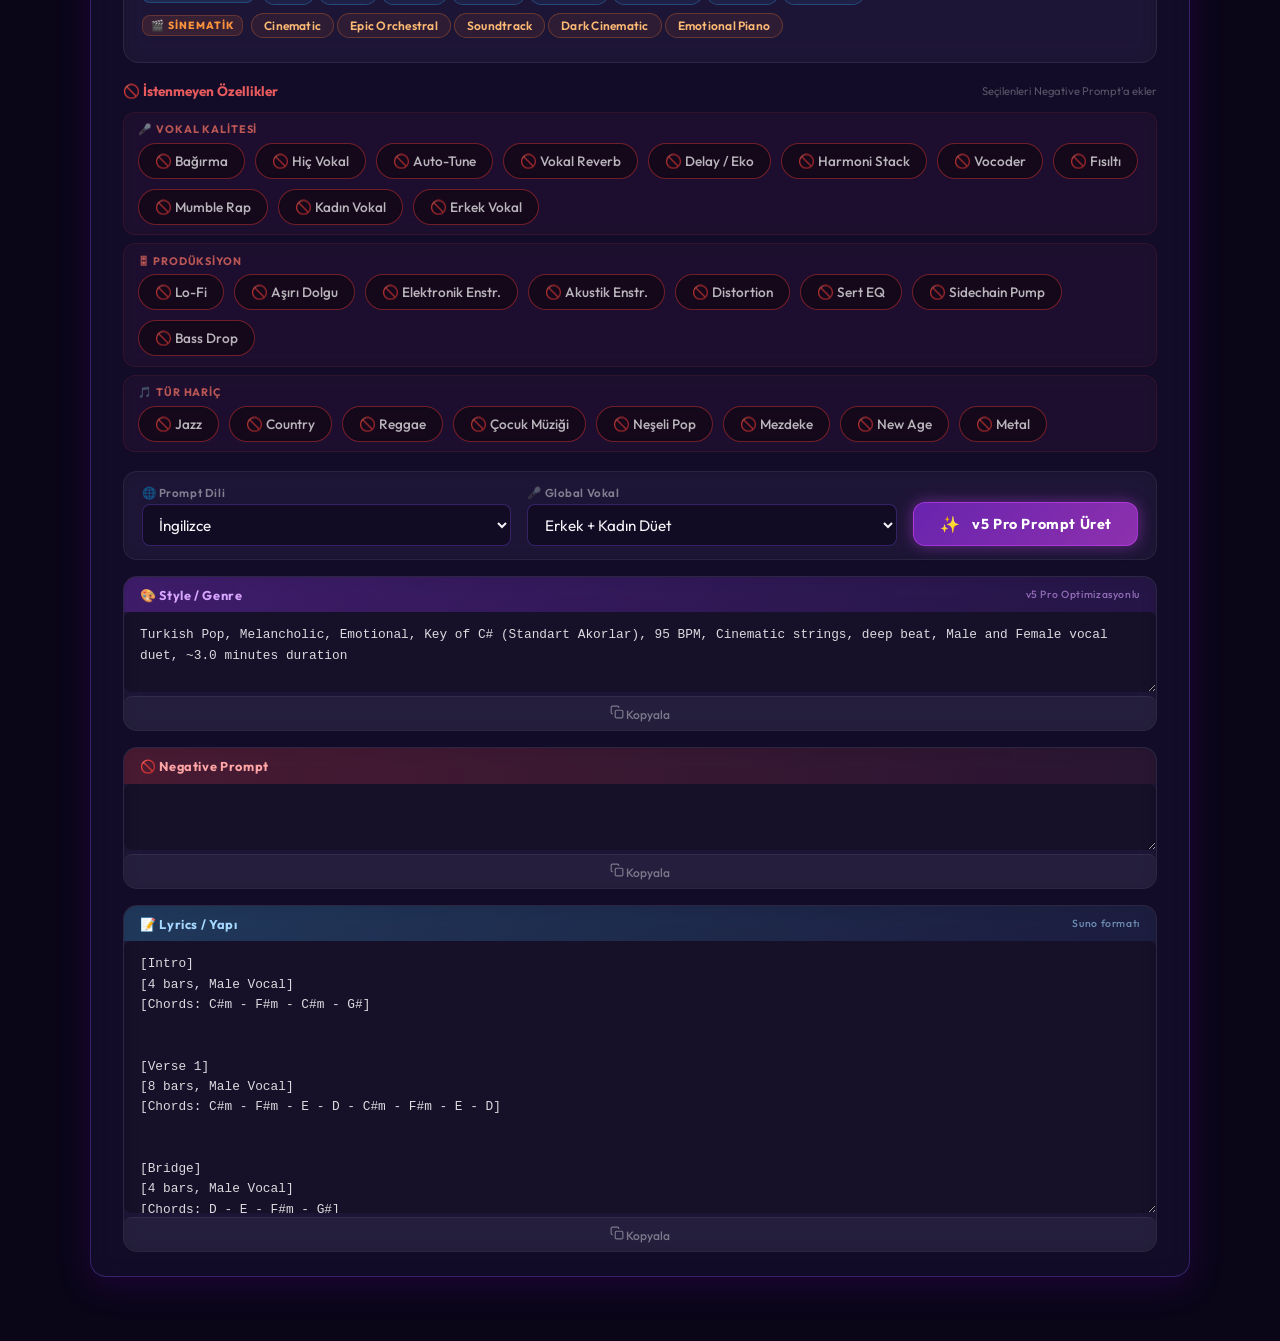
==== commit bf1bf461: "v3.2.0 - Smart Passing Chord Suggester, Glassmorphism Overlay UI, Bar Input Fix (+/-1), Suno v5 Pro " ====
--- a/ArrangerApp/index.html
+++ b/ArrangerApp/index.html
@@ -1,4 +1,4 @@
-<!DOCTYPE html>
+﻿<!DOCTYPE html>
 <html lang="tr">
 
 <head>
@@ -180,8 +180,11 @@
 
     <header>
         <div class="logo">
-            <h1>PROCEDURAL<span style="color: var(--primary); font-weight: 300;"> — CHORD CREATE STUDIO</span></h1>
-            <span class="subtitle">Arrangement & Chord Studio</span>
+            <h1>PROCEDURAL<span style="color: var(--primary); font-weight: 300;"> — CHORD CREATE STUDIO</span>
+                <span class="version-badge">v3.2.0</span>
+            </h1>
+            <span class="subtitle">Arrangement &amp; Chord Studio &nbsp;·&nbsp; Smart Passing Chords · Suno v5
+                Pro</span>
         </div>
         <div class="project-controls">
             <button class="icon-btn" onclick="openSaveModal()" title="Projeyi Kaydet"><svg width="14" height="14"
@@ -505,6 +508,11 @@
                         <line x1="12" y1="5" x2="12" y2="19" />
                         <line x1="5" y1="12" x2="19" y2="12" />
                     </svg> Yeni Bölüm Ekle</button>
+                <button id="btnUndo" class="secondary-btn" style="margin-bottom: 0; display: none;"><svg width="14"
+                        height="14" viewBox="0 0 24 24" fill="none" stroke="currentColor" stroke-width="2">
+                        <path d="M3 14h12a5 5 0 005-5v0a5 5 0 00-5-5H3"></path>
+                        <path d="M7 18L3 14l4-4"></path>
+                    </svg> Geri Al</button>
                 <button id="btnClearTimeline" class="secondary-btn"
                     style="background: rgba(255,69,58,0.2); border-color: rgba(255,69,58,0.5); color: #ff453a; margin-bottom: 0;"><svg
                         width='14' height='14' viewBox='0 0 24 24' fill='none' stroke='currentColor' stroke-width='2'>
@@ -732,8 +740,9 @@
                         <option value="inst">Enstrümantal</option>
                     </select>
                 </div>
-                <button id="btnGeneratePrompt" class="generate-prompt-btn">
-                    <span class="gpb-icon">✨</span> Prompt Üret
+                <button id="btnGeneratePrompt" class="generate-prompt-btn"
+                    style="box-shadow: 0 0 15px rgba(216, 69, 255, 0.4);">
+                    <span class="gpb-icon">✨</span> v5 Pro Prompt Üret
                 </button>
             </div>
 
@@ -742,7 +751,7 @@
                 <div class="prompt-out-card">
                     <div class="poc-header poc-style">
                         <span>🎨 Style / Genre</span>
-                        <span class="poc-limit">Maks. 1000 karakter</span>
+                        <span class="poc-limit">v5 Pro Optimizasyonlu</span>
                     </div>
                     <textarea id="sunoStyleOutput" readonly class="poc-textarea"></textarea>
                     <button class="poc-copy-btn" onclick="copyText('sunoStyleOutput', this)"><svg width="14" height="14"
--- a/ArrangerApp/styles.css
+++ b/ArrangerApp/styles.css
@@ -89,6 +89,22 @@
     text-transform: uppercase;
 }
 
+.version-badge {
+    display: inline-block;
+    vertical-align: middle;
+    margin-left: 0.7rem;
+    font-size: 0.55rem;
+    font-weight: 600;
+    letter-spacing: 1px;
+    color: #80d8ff;
+    background: rgba(10, 150, 255, 0.15);
+    border: 1px solid rgba(10, 200, 255, 0.35);
+    border-radius: 50px;
+    padding: 0.2rem 0.65rem;
+    backdrop-filter: blur(6px);
+    box-shadow: 0 0 8px rgba(10, 200, 255, 0.2);
+}
+
 .container {
     width: 90%;
     max-width: 1100px;
@@ -337,7 +353,7 @@
     border: none;
     cursor: pointer;
     outline: none;
-    appearance: none;
+    appearance: auto;
     /* Hide default arrow to look cleaner, but let's keep it visible so they know it's a dropdown */
     -webkit-appearance: menulist;
 }
@@ -606,6 +622,116 @@
     background: rgba(0, 0, 0, 0.2);
     border-radius: 10px;
     border: 1px dotted rgba(255, 255, 255, 0.05);
+}
+
+.passing-chord-btn-container {
+    display: flex;
+    align-items: center;
+    justify-content: center;
+    width: 20px;
+}
+
+.passing-btn {
+    opacity: 0;
+    transform: scale(0.5);
+    transition: all 0.2s cubic-bezier(0.175, 0.885, 0.32, 1.275);
+    background: none;
+    border: none;
+    font-size: 1.2rem;
+    cursor: pointer;
+    text-shadow: 0 0 10px rgba(216, 69, 255, 0.8);
+}
+
+.chord-row:hover .passing-btn {
+    opacity: 0.4;
+    transform: scale(0.8);
+}
+
+.passing-btn:hover {
+    opacity: 1 !important;
+    transform: scale(1.2) !important;
+    text-shadow: 0 0 15px rgba(255, 159, 10, 1);
+}
+
+/* Custom Overlay for Passing Chords */
+.passing-overlay {
+    position: fixed;
+    top: 50%;
+    left: 50%;
+    transform: translate(-50%, -50%);
+    background: rgba(10, 15, 30, 0.85);
+    backdrop-filter: blur(12px);
+    -webkit-backdrop-filter: blur(12px);
+    border: 1px solid rgba(10, 200, 255, 0.3);
+    border-radius: 20px;
+    padding: 1.5rem;
+    z-index: 10000;
+    box-shadow: 0 10px 40px rgba(0, 0, 0, 0.5), 0 0 20px rgba(10, 200, 255, 0.15);
+    display: flex;
+    flex-direction: column;
+    align-items: center;
+    gap: 1rem;
+    animation: fadeInScale 0.2s cubic-bezier(0.175, 0.885, 0.32, 1.275) forwards;
+}
+
+@keyframes fadeInScale {
+    from {
+        opacity: 0;
+        transform: translate(-50%, -45%) scale(0.9);
+    }
+
+    to {
+        opacity: 1;
+        transform: translate(-50%, -50%) scale(1);
+    }
+}
+
+.passing-title {
+    font-size: 1.1rem;
+    font-weight: 700;
+    color: #fff;
+    text-shadow: 0 0 10px rgba(10, 200, 255, 0.5);
+}
+
+.passing-btn-container {
+    display: flex;
+    gap: 0.8rem;
+    flex-wrap: wrap;
+    justify-content: center;
+}
+
+.passing-option-btn {
+    background: linear-gradient(135deg, rgba(10, 150, 255, 0.2), rgba(0, 100, 200, 0.1));
+    border: 1px solid rgba(10, 200, 255, 0.4);
+    color: #aae0ff;
+    padding: 0.6rem 1.2rem;
+    border-radius: 50px;
+    font-size: 1rem;
+    font-weight: 600;
+    cursor: pointer;
+    box-shadow: 0 4px 10px rgba(0, 0, 0, 0.2), inset 0 0 10px rgba(10, 200, 255, 0.1);
+    transition: all 0.2s ease;
+}
+
+.passing-option-btn:hover {
+    background: linear-gradient(135deg, rgba(10, 150, 255, 0.4), rgba(0, 100, 200, 0.2));
+    border-color: #0ac8ff;
+    color: #fff;
+    transform: translateY(-2px);
+    box-shadow: 0 6px 15px rgba(0, 0, 0, 0.3), inset 0 0 15px rgba(10, 200, 255, 0.3), 0 0 15px rgba(10, 200, 255, 0.4);
+}
+
+.passing-option-btn.cancel {
+    background: transparent;
+    border-color: rgba(255, 255, 255, 0.2);
+    color: rgba(255, 255, 255, 0.6);
+    box-shadow: none;
+}
+
+.passing-option-btn.cancel:hover {
+    background: rgba(255, 255, 255, 0.1);
+    color: #fff;
+    border-color: rgba(255, 255, 255, 0.4);
 }
 
 .chord-card {
@@ -2089,6 +2215,7 @@
 .bar-input::-webkit-inner-spin-button,
 .bar-input::-webkit-outer-spin-button {
     -webkit-appearance: none;
+    appearance: none;
 }
 
 /* Custom up/down overlay using wrapper approach */
@@ -2125,6 +2252,7 @@
     color: #00e0d8;
     box-shadow: none !important;
     -moz-appearance: textfield;
+    appearance: textfield;
 }
 
 .bar-spin-wrapper input[type=number]:focus {
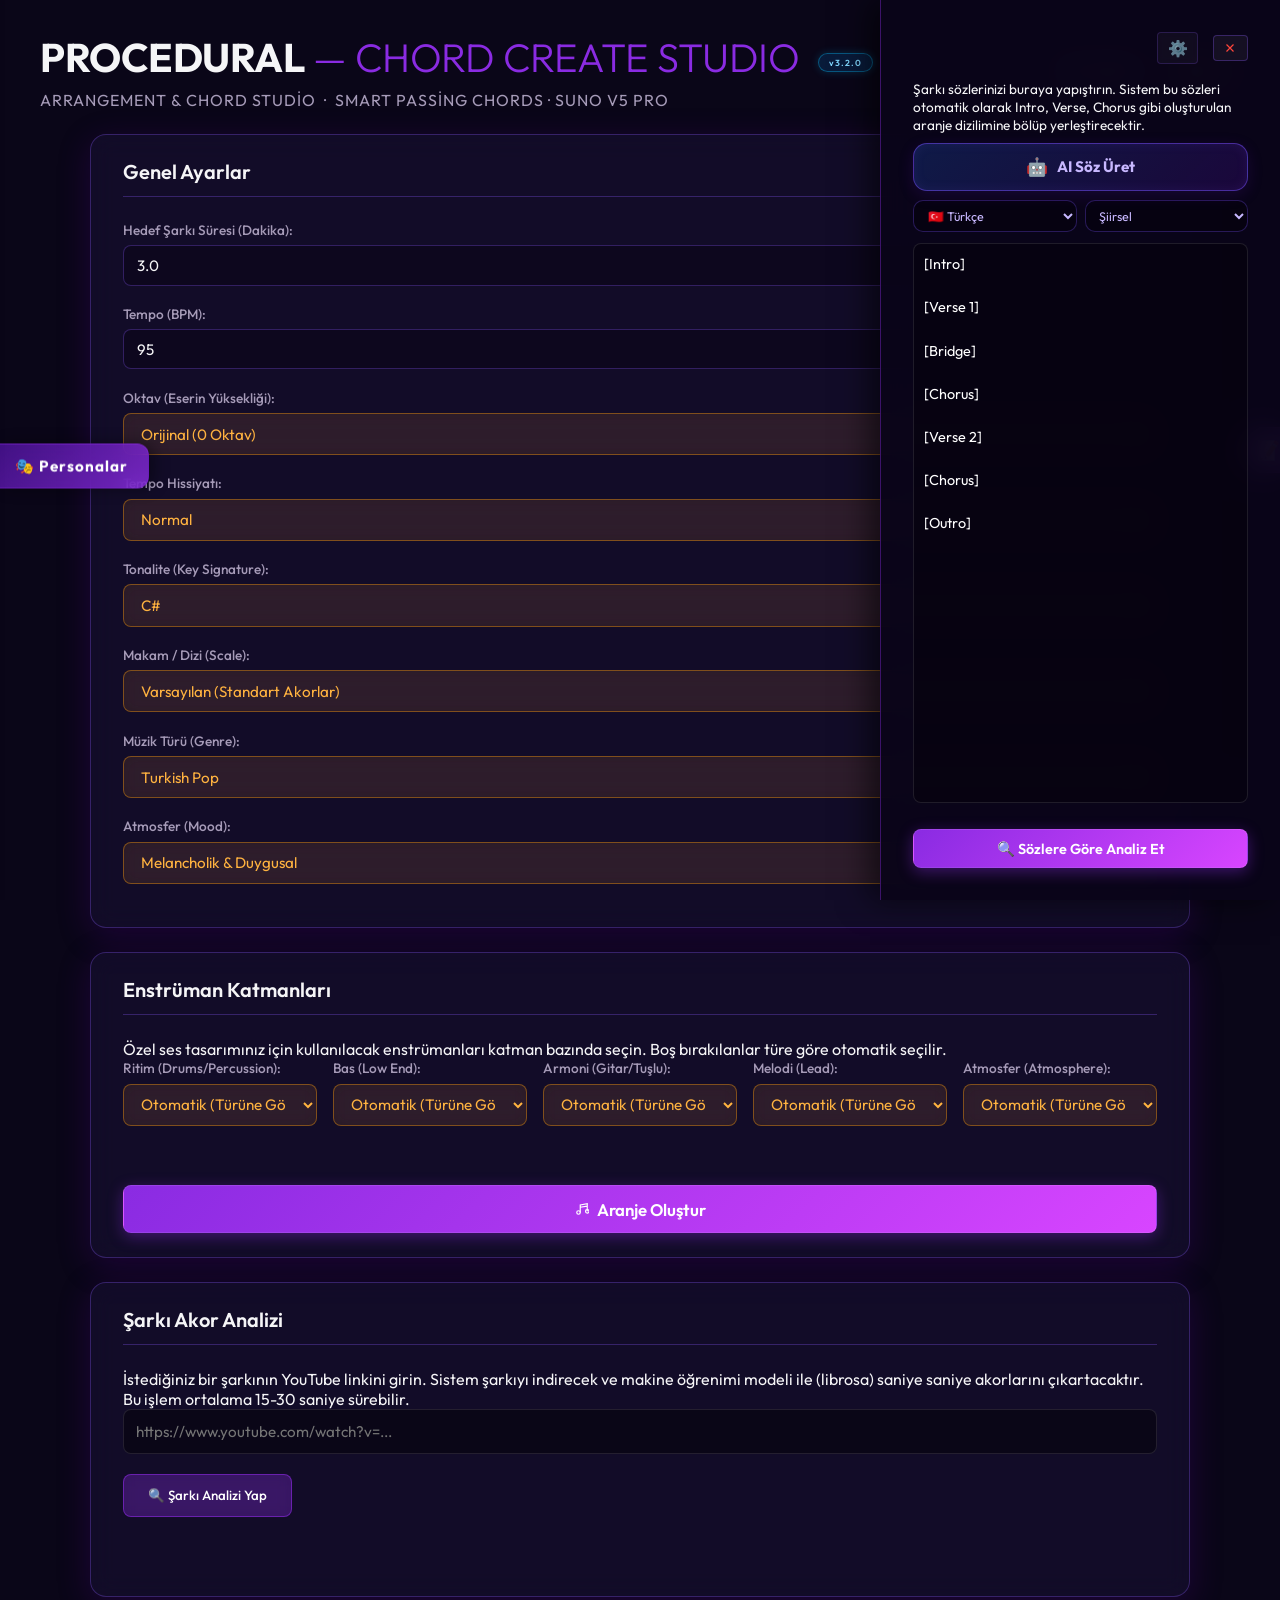
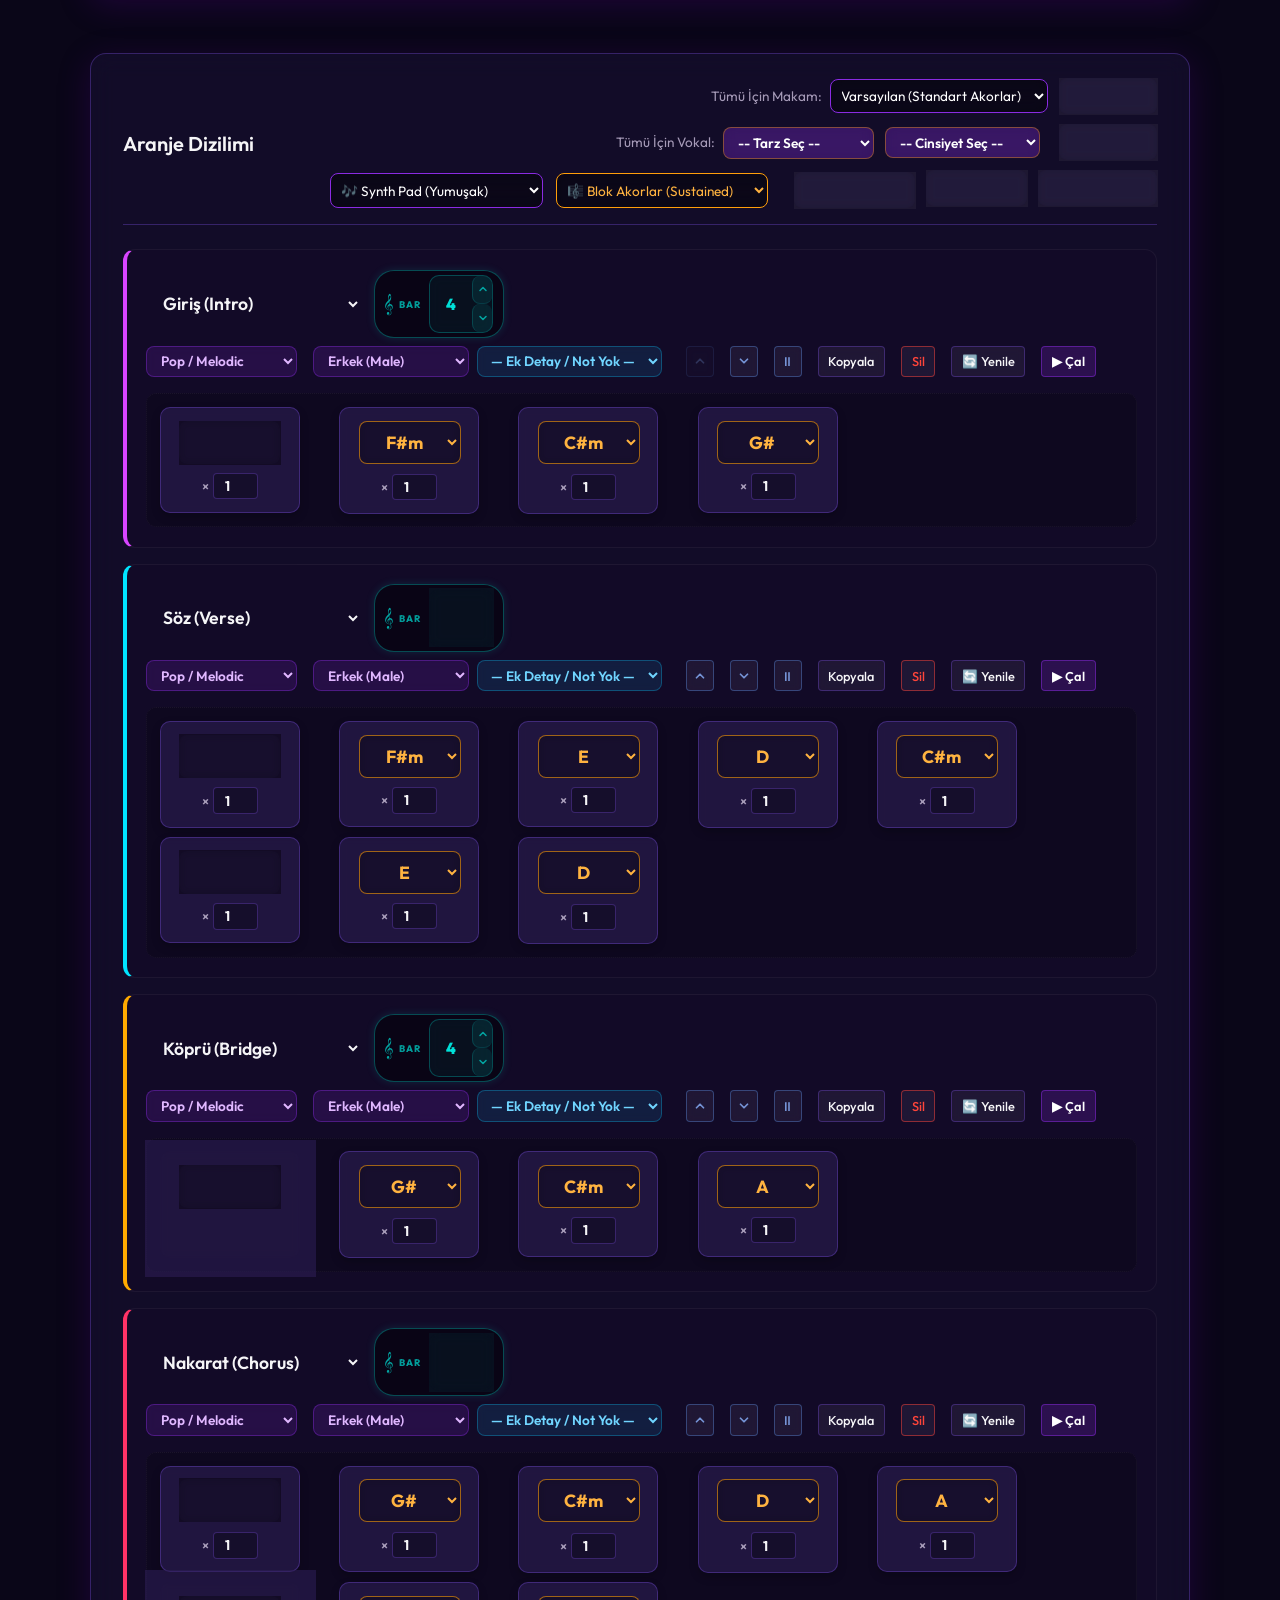
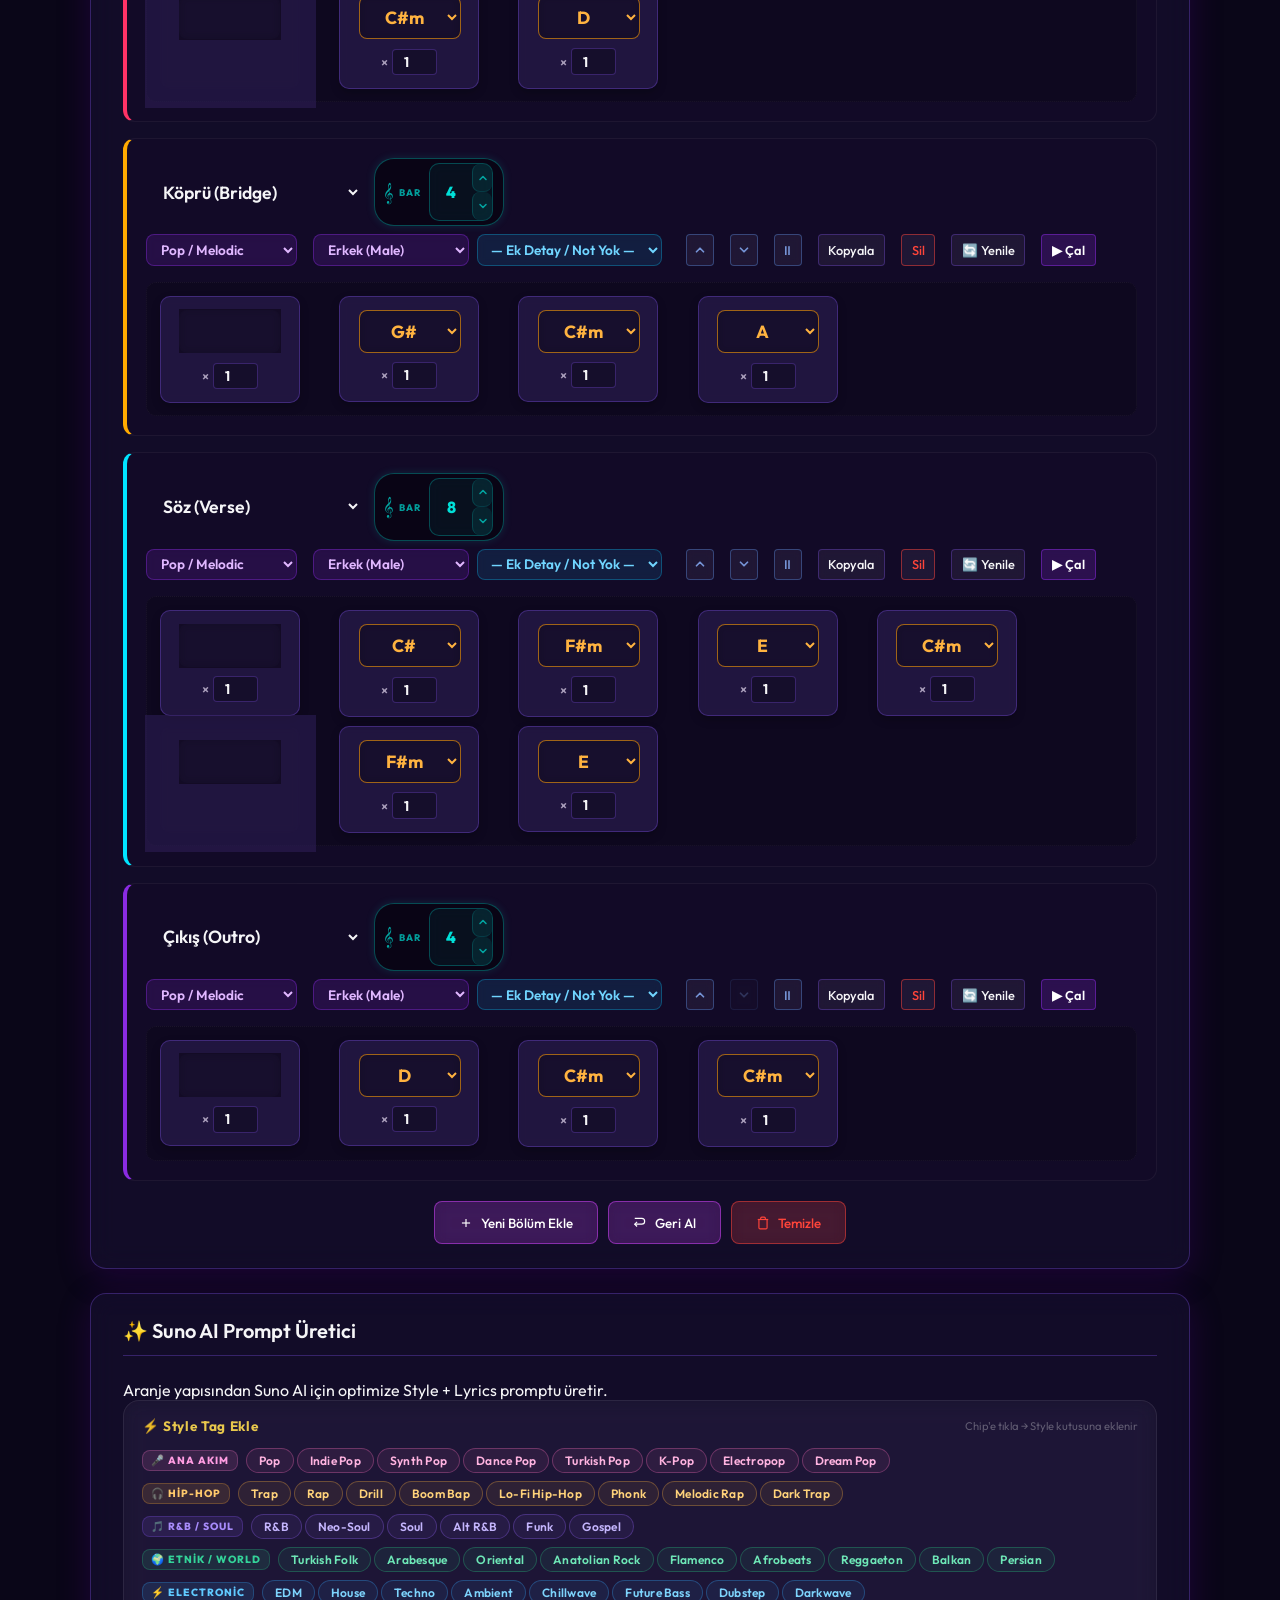
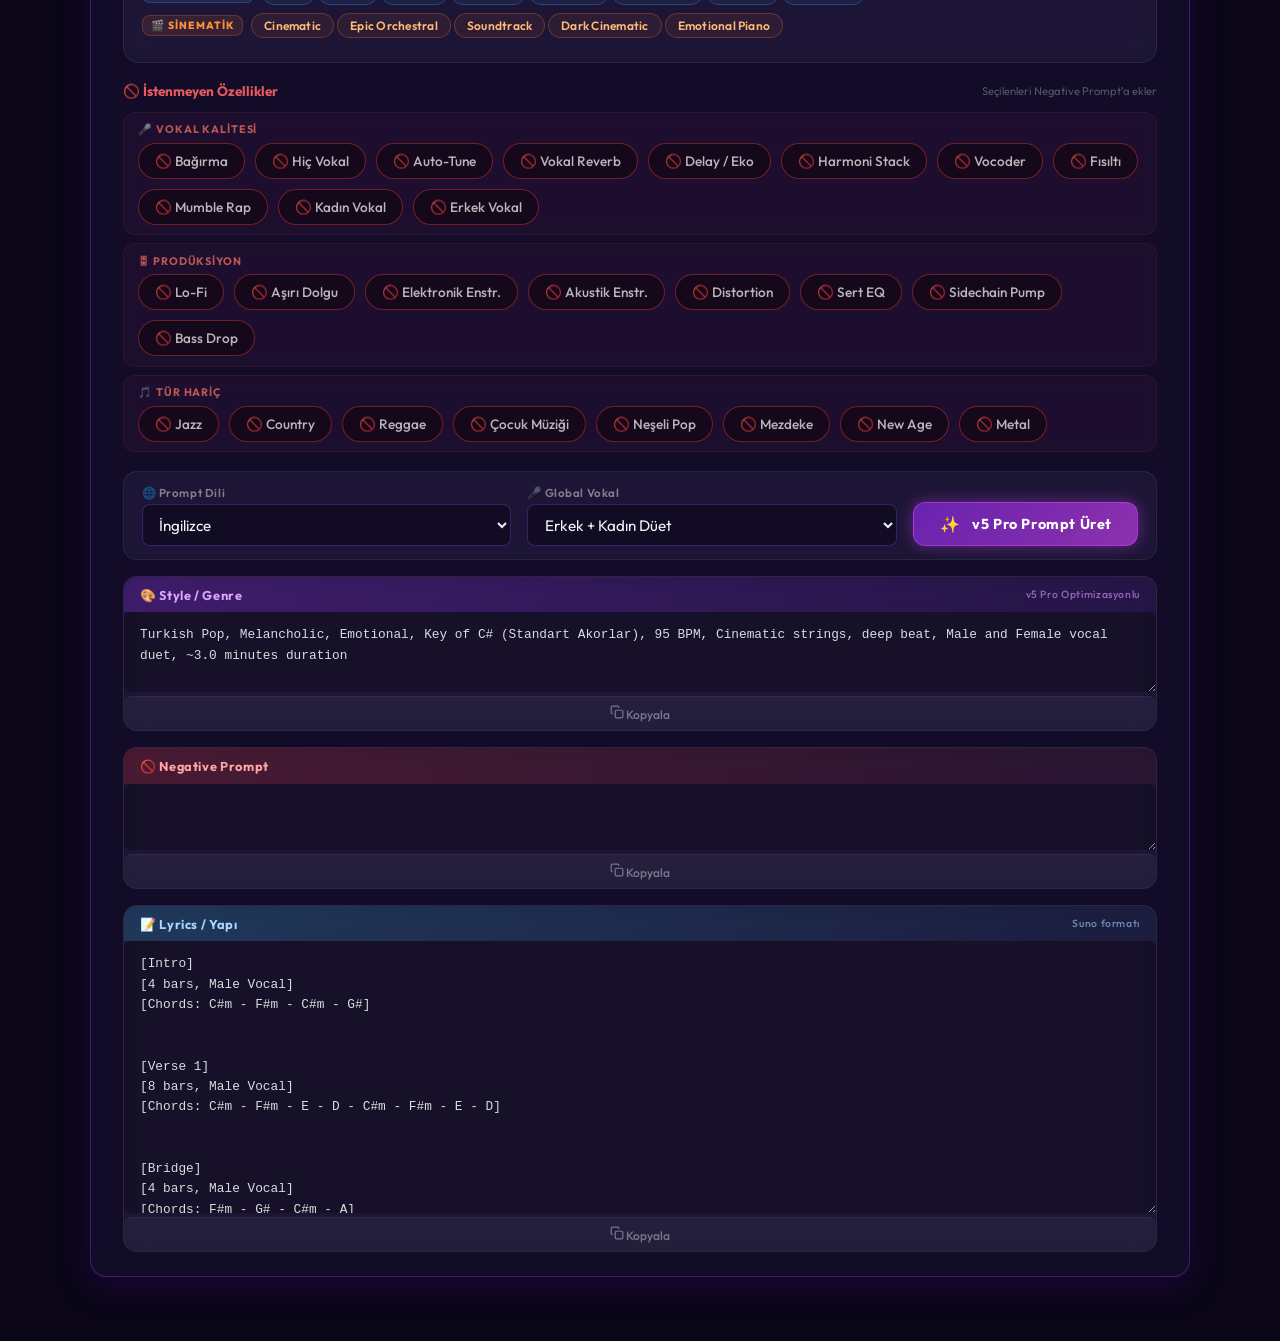
==== commit 56b0b0d1: "v3.3.0 - OpenAI API Integration: AI Lyrics Generator with typewriter animation, API key modal, model" ====
--- a/ArrangerApp/index.html
+++ b/ArrangerApp/index.html
@@ -831,16 +831,44 @@
     <aside id="lyricsSidebar" class="lyrics-sidebar open">
         <div class="lyrics-sidebar-header">
             <h3>Şarkı Sözleri</h3>
-            <button id="btnCloseLyrics" class="icon-btn small-btn" style="color: #ff453a;"><svg width="14" height="14"
-                    viewBox="0 0 24 24" fill="none" stroke="currentColor" stroke-width="2">
-                    <path d="M18 6L6 18M6 6l12 12" />
-                </svg></button>
+            <div style="display:flex;gap:0.4rem;align-items:center;">
+                <button class="icon-btn small-btn ai-key-btn" onclick="openApiKeyModal()"
+                    title="OpenAI API Anahtarı Ayarla">⚙️</button>
+                <button id="btnCloseLyrics" class="icon-btn small-btn" style="color: #ff453a;"><svg width="14"
+                        height="14" viewBox="0 0 24 24" fill="none" stroke="currentColor" stroke-width="2">
+                        <path d="M18 6L6 18M6 6l12 12" />
+                    </svg></button>
+            </div>
         </div>
-        <p class="description" style="margin-bottom: 1rem; font-size: 0.85rem;">Şarkı sözlerinizi buraya yapıştırın.
+        <p class="description" style="margin-bottom: 0.6rem; font-size: 0.85rem;">Şarkı sözlerinizi buraya yapıştırın.
             Sistem bu sözleri otomatik olarak Intro, Verse, Chorus gibi oluşturulan aranje dizilimine bölüp
             yerleştirecektir.</p>
+
+        <!-- AI Generate Button -->
+        <button id="btnAiLyrics" class="ai-lyrics-btn" onclick="generateLyricsWithAI()">
+            <span class="ai-btn-icon">🤖</span>
+            <span class="ai-btn-text">AI Söz Üret</span>
+            <span id="aiLyricsSpinner" class="ai-spinner" style="display:none;"></span>
+        </button>
+
+        <!-- AI Options Row -->
+        <div class="ai-options-row">
+            <select id="aiLyricLang" class="ai-opt-select" title="Dil Seç">
+                <option value="tr">🇹🇷 Türkçe</option>
+                <option value="en">🇬🇧 İngilizce</option>
+                <option value="mixed">🌐 Mix TR/EN</option>
+            </select>
+            <select id="aiLyricStyle" class="ai-opt-select" title="Yazı Tarzı">
+                <option value="poetic">Şiirsel</option>
+                <option value="emotional">Duygusal</option>
+                <option value="rap">Rap / Akıcı</option>
+                <option value="dark">Karanlık / Melankolik</option>
+                <option value="hopeful">Umutlu</option>
+            </select>
+        </div>
+
         <textarea id="customLyricsInput" placeholder="Satır boşluklarına dikkat ederek yapıştırın..."
-            style="width: 100%; height: calc(100% - 170px); background: rgba(0,0,0,0.3); border: 1px solid rgba(255,255,255,0.1); color: #fff; padding: 10px; border-radius: 8px; font-family: inherit; resize: none; margin-bottom: 10px;">[Intro]
+            style="width: 100%; height: calc(100% - 235px); background: rgba(0,0,0,0.3); border: 1px solid rgba(255,255,255,0.1); color: #fff; padding: 10px; border-radius: 8px; font-family: inherit; resize: none; margin-bottom: 10px;">[Intro]
 
 [Verse 1]
 
@@ -860,6 +888,40 @@
         </button>
     </aside>
 
+    <!-- OpenAI API Key Modal -->
+    <div id="apiKeyModal" class="api-modal-overlay" style="display:none;"
+        onclick="if(event.target===this)closeApiKeyModal()">
+        <div class="api-modal-box">
+            <div class="api-modal-header">
+                <h3>⚙️ OpenAI API Ayarları</h3>
+                <button class="icon-btn" onclick="closeApiKeyModal()" style="color:#ff453a;">✕</button>
+            </div>
+            <p class="api-modal-desc">API anahtarınız yalnızca tarayıcınızda yerel olarak saklanır, hiçbir sunucuya
+                gönderilmez.</p>
+            <div class="api-modal-row">
+                <label>🔑 OpenAI API Key</label>
+                <div class="api-key-input-wrap">
+                    <input type="password" id="apiKeyInput" placeholder="sk-..." autocomplete="off" spellcheck="false">
+                    <button class="icon-btn" id="btnToggleKeyVisibility" onclick="toggleKeyVisibility()"
+                        title="Göster/Gizle">👁</button>
+                </div>
+            </div>
+            <div class="api-modal-row">
+                <label>🧠 Model</label>
+                <select id="aiModelSelect">
+                    <option value="gpt-4o-mini">gpt-4o-mini (Hızlı &amp; Uygun)</option>
+                    <option value="gpt-4o">gpt-4o (Güçlü)</option>
+                    <option value="gpt-4-turbo">gpt-4-turbo</option>
+                </select>
+            </div>
+            <div class="api-modal-actions">
+                <button class="api-save-btn" onclick="saveApiKey()">✔ Kaydet</button>
+                <button class="api-clear-btn" onclick="clearApiKey()">🗑 Sil</button>
+            </div>
+            <div id="apiKeyStatus" class="api-key-status"></div>
+        </div>
+    </div>
+
     <script src="midi.js"></script>
     <script src="app.js"></script>
 </body>
--- a/ArrangerApp/styles.css
+++ b/ArrangerApp/styles.css
@@ -1,4 +1,4 @@
-:root {
+﻿:root {
     /* Purple Glassmorphism Theme */
     --bg-dark: #0a0618;
     /* Deep dark purple background */
@@ -1210,6 +1210,146 @@
     -webkit-text-fill-color: transparent;
 }
 
+
+/* AI Lyrics Button */
+.ai-lyrics-btn {
+    width: 100%;
+    display: flex;
+    align-items: center;
+    justify-content: center;
+    gap: 0.6rem;
+    padding: 0.75rem 1rem;
+    margin-bottom: 0.6rem;
+    background: linear-gradient(135deg, rgba(30, 80, 180, 0.3), rgba(80, 20, 160, 0.25));
+    border: 1px solid rgba(120, 80, 255, 0.5);
+    border-radius: 14px;
+    color: #c8b8ff;
+    font-size: 0.95rem;
+    font-weight: 700;
+    cursor: pointer;
+    transition: all 0.25s ease;
+    box-shadow: 0 4px 15px rgba(80, 20, 160, 0.2), inset 0 0 12px rgba(120, 80, 255, 0.1);
+    position: relative;
+    overflow: hidden;
+}
+.ai-lyrics-btn:hover {
+    border-color: rgba(160, 100, 255, 0.8);
+    color: #e0d0ff;
+    box-shadow: 0 6px 20px rgba(100, 40, 220, 0.4), 0 0 20px rgba(120, 80, 255, 0.3);
+    transform: translateY(-1px);
+}
+.ai-lyrics-btn.loading { opacity: 0.7; cursor: not-allowed; pointer-events: none; }
+.ai-btn-icon { font-size: 1.1rem; }
+
+/* AI Spinner */
+.ai-spinner {
+    width: 16px;
+    height: 16px;
+    border: 2px solid rgba(200, 180, 255, 0.3);
+    border-top-color: #c8b8ff;
+    border-radius: 50%;
+    animation: ai-spin 0.7s linear infinite;
+}
+@keyframes ai-spin { to { transform: rotate(360deg); } }
+
+/* AI Options Row */
+.ai-options-row { display: flex; gap: 0.5rem; margin-bottom: 0.7rem; }
+.ai-opt-select {
+    flex: 1;
+    background: rgba(0, 0, 0, 0.3);
+    border: 1px solid rgba(120, 80, 255, 0.3);
+    border-radius: 10px;
+    color: #c8b8ff;
+    font-size: 0.78rem;
+    padding: 0.4rem 0.6rem;
+    cursor: pointer;
+    appearance: auto;
+}
+.ai-key-btn { font-size: 1rem; opacity: 0.7; }
+.ai-key-btn:hover { opacity: 1; }
+
+/* OpenAI API Modal */
+.api-modal-overlay {
+    position: fixed;
+    inset: 0;
+    background: rgba(0, 0, 0, 0.6);
+    backdrop-filter: blur(6px);
+    z-index: 20000;
+    display: flex;
+    align-items: center;
+    justify-content: center;
+}
+.api-modal-box {
+    background: rgba(12, 12, 28, 0.95);
+    border: 1px solid rgba(120, 80, 255, 0.4);
+    border-radius: 20px;
+    padding: 2rem;
+    width: min(420px, 92vw);
+    box-shadow: 0 20px 60px rgba(0, 0, 0, 0.6), 0 0 30px rgba(100, 40, 220, 0.2);
+    display: flex;
+    flex-direction: column;
+    gap: 1rem;
+    animation: fadeInScale 0.25s cubic-bezier(0.175, 0.885, 0.32, 1.275) forwards;
+}
+.api-modal-header { display: flex; justify-content: space-between; align-items: center; }
+.api-modal-header h3 { margin: 0; font-size: 1.2rem; color: #c8b8ff; }
+.api-modal-desc {
+    font-size: 0.82rem;
+    color: var(--text-muted);
+    margin: 0;
+    padding: 0.6rem;
+    background: rgba(255, 255, 255, 0.04);
+    border-radius: 8px;
+    border-left: 3px solid rgba(120, 80, 255, 0.5);
+}
+.api-modal-row { display: flex; flex-direction: column; gap: 0.4rem; }
+.api-modal-row label { font-size: 0.85rem; color: rgba(255,255,255,0.7); font-weight: 600; }
+.api-key-input-wrap { display: flex; gap: 0.4rem; align-items: center; }
+.api-key-input-wrap input {
+    flex: 1;
+    background: rgba(0,0,0,0.4);
+    border: 1px solid rgba(120, 80, 255, 0.4);
+    border-radius: 10px;
+    color: #fff;
+    font-size: 0.9rem;
+    padding: 0.6rem 0.8rem;
+    font-family: 'Courier New', monospace;
+}
+.api-key-input-wrap input:focus { outline: none; border-color: rgba(160,100,255,0.7); box-shadow: 0 0 10px rgba(120,80,255,0.25); }
+.api-modal-row select {
+    background: rgba(0,0,0,0.4);
+    border: 1px solid rgba(120, 80, 255, 0.4);
+    border-radius: 10px;
+    color: #fff;
+    font-size: 0.9rem;
+    padding: 0.6rem 0.8rem;
+}
+.api-modal-actions { display: flex; gap: 0.6rem; }
+.api-save-btn {
+    flex: 1;
+    padding: 0.65rem;
+    background: linear-gradient(135deg, rgba(100,40,220,0.6), rgba(60,20,140,0.5));
+    border: 1px solid rgba(160,100,255,0.5);
+    border-radius: 12px;
+    color: #e0d0ff;
+    font-size: 0.9rem;
+    font-weight: 700;
+    cursor: pointer;
+    transition: all 0.2s;
+}
+.api-save-btn:hover { box-shadow: 0 0 15px rgba(120,80,255,0.4); }
+.api-clear-btn {
+    padding: 0.65rem 1rem;
+    background: transparent;
+    border: 1px solid rgba(255,80,80,0.3);
+    border-radius: 12px;
+    color: rgba(255,100,100,0.7);
+    font-size: 0.9rem;
+    cursor: pointer;
+    transition: all 0.2s;
+}
+.api-clear-btn:hover { background: rgba(255,80,80,0.1); color: #ff6060; }
+.api-key-status { font-size: 0.85rem; font-weight: 600; min-height: 1.2em; text-align: center; }
 .floating-lyrics-btn {
     position: fixed;
     right: 0;
@@ -2317,4 +2457,4 @@
     background: linear-gradient(135deg, rgba(100, 30, 190, 0.9) 0%, rgba(160, 60, 255, 0.9) 100%);
     box-shadow: 8px 0 20px rgba(138, 43, 226, 0.5);
     transform: translateY(-50%) translateX(5px);
-}+}
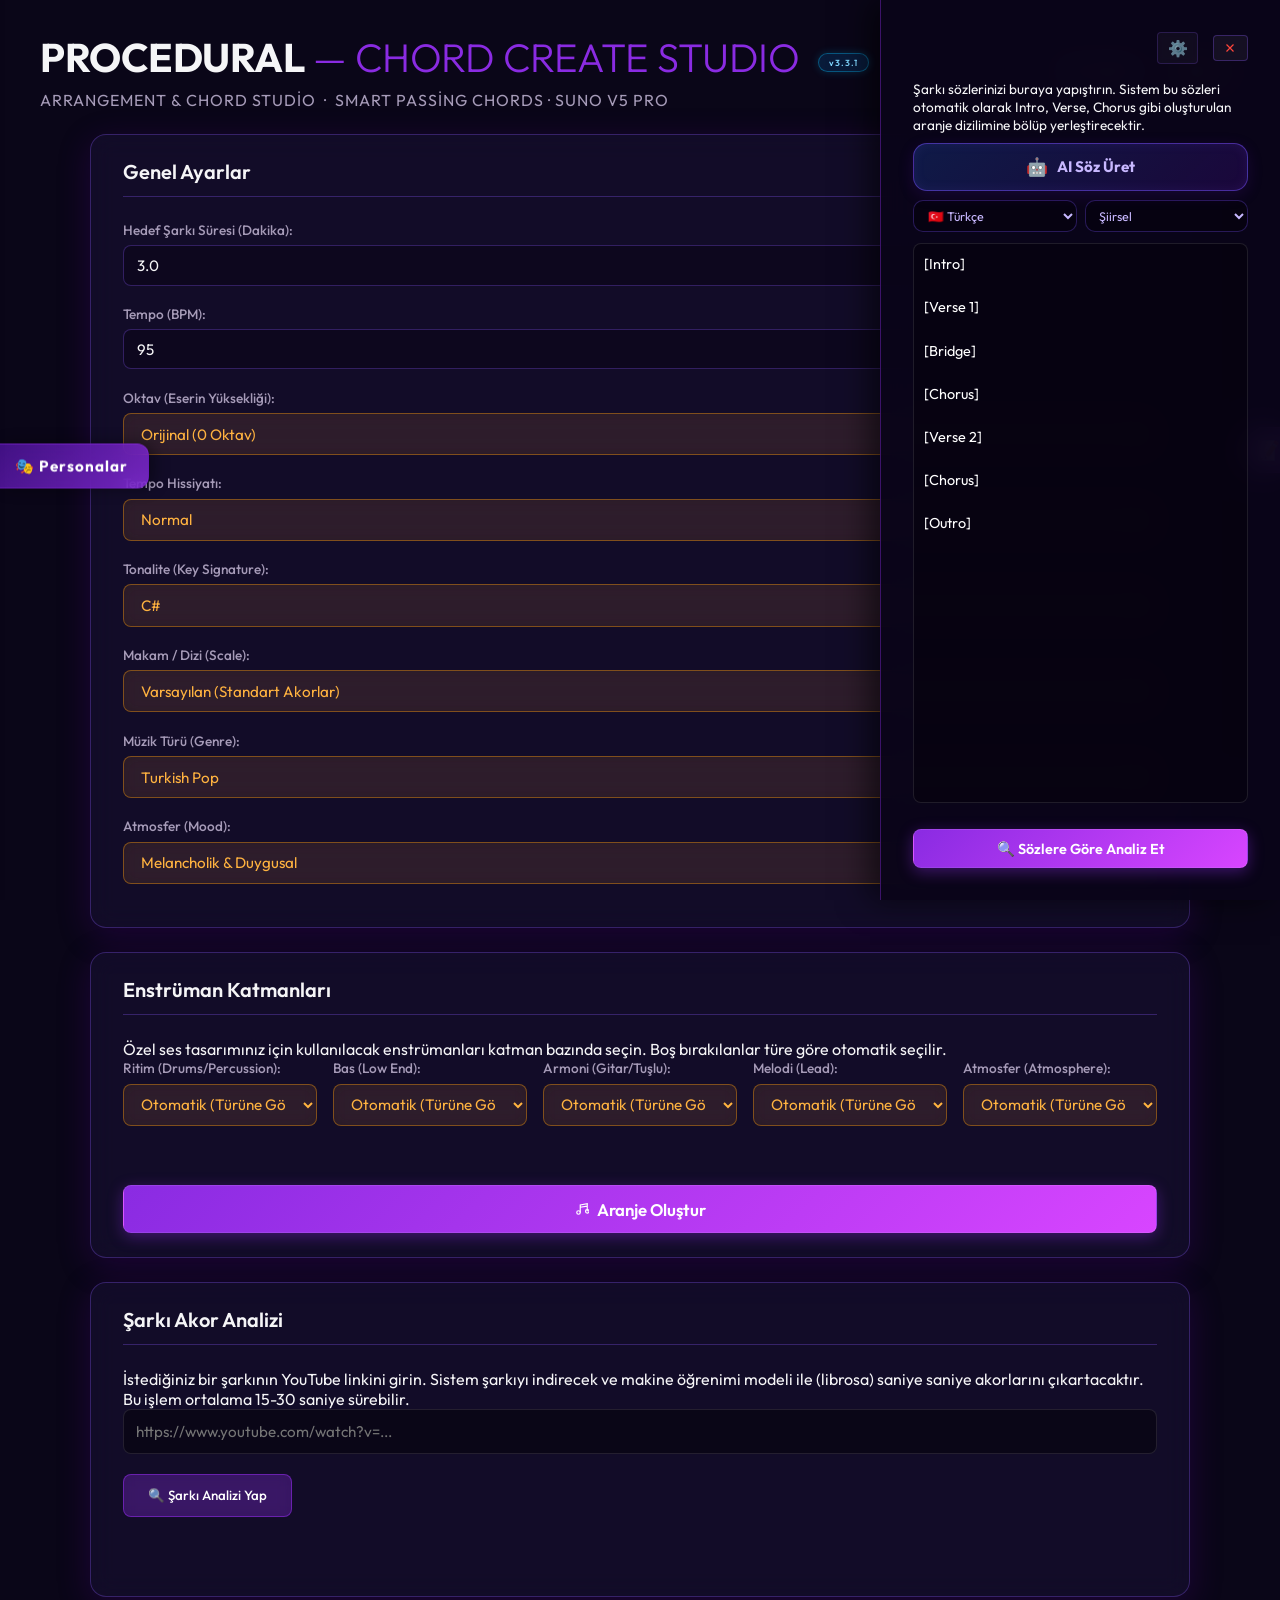
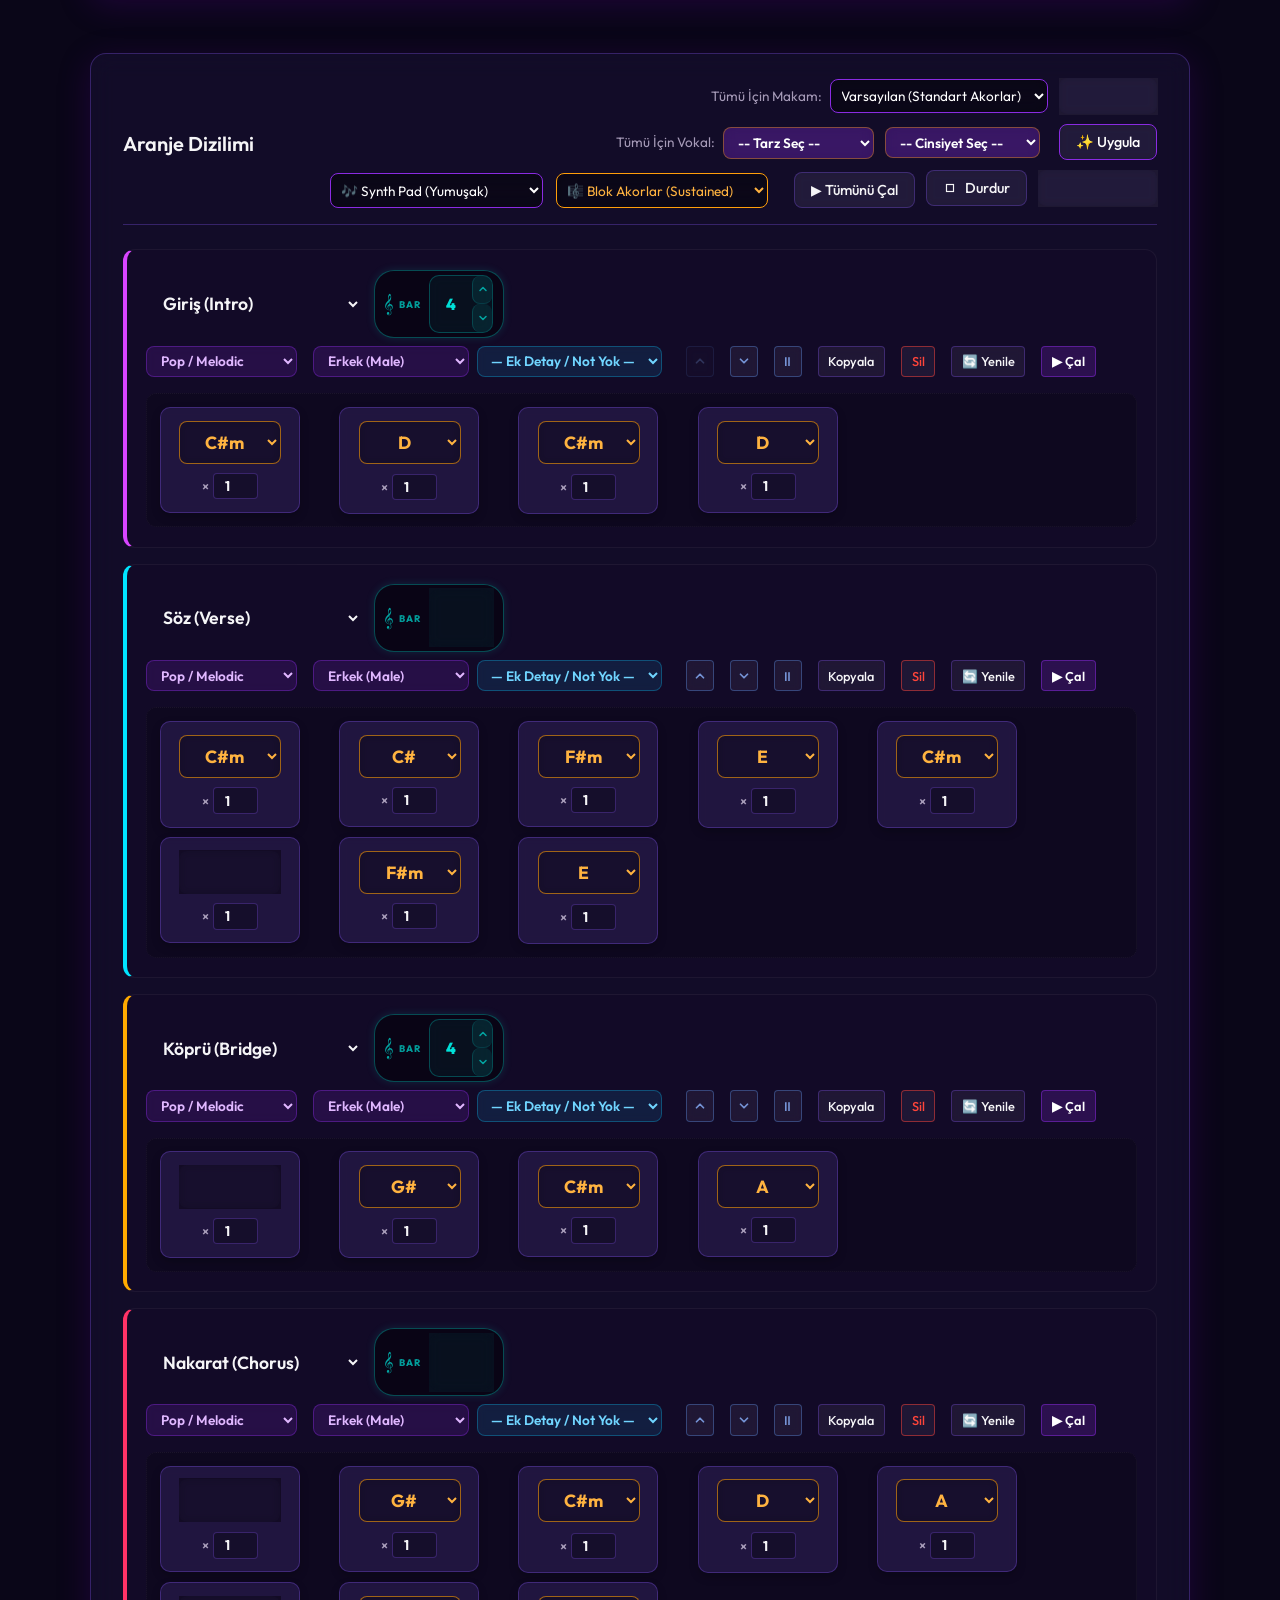
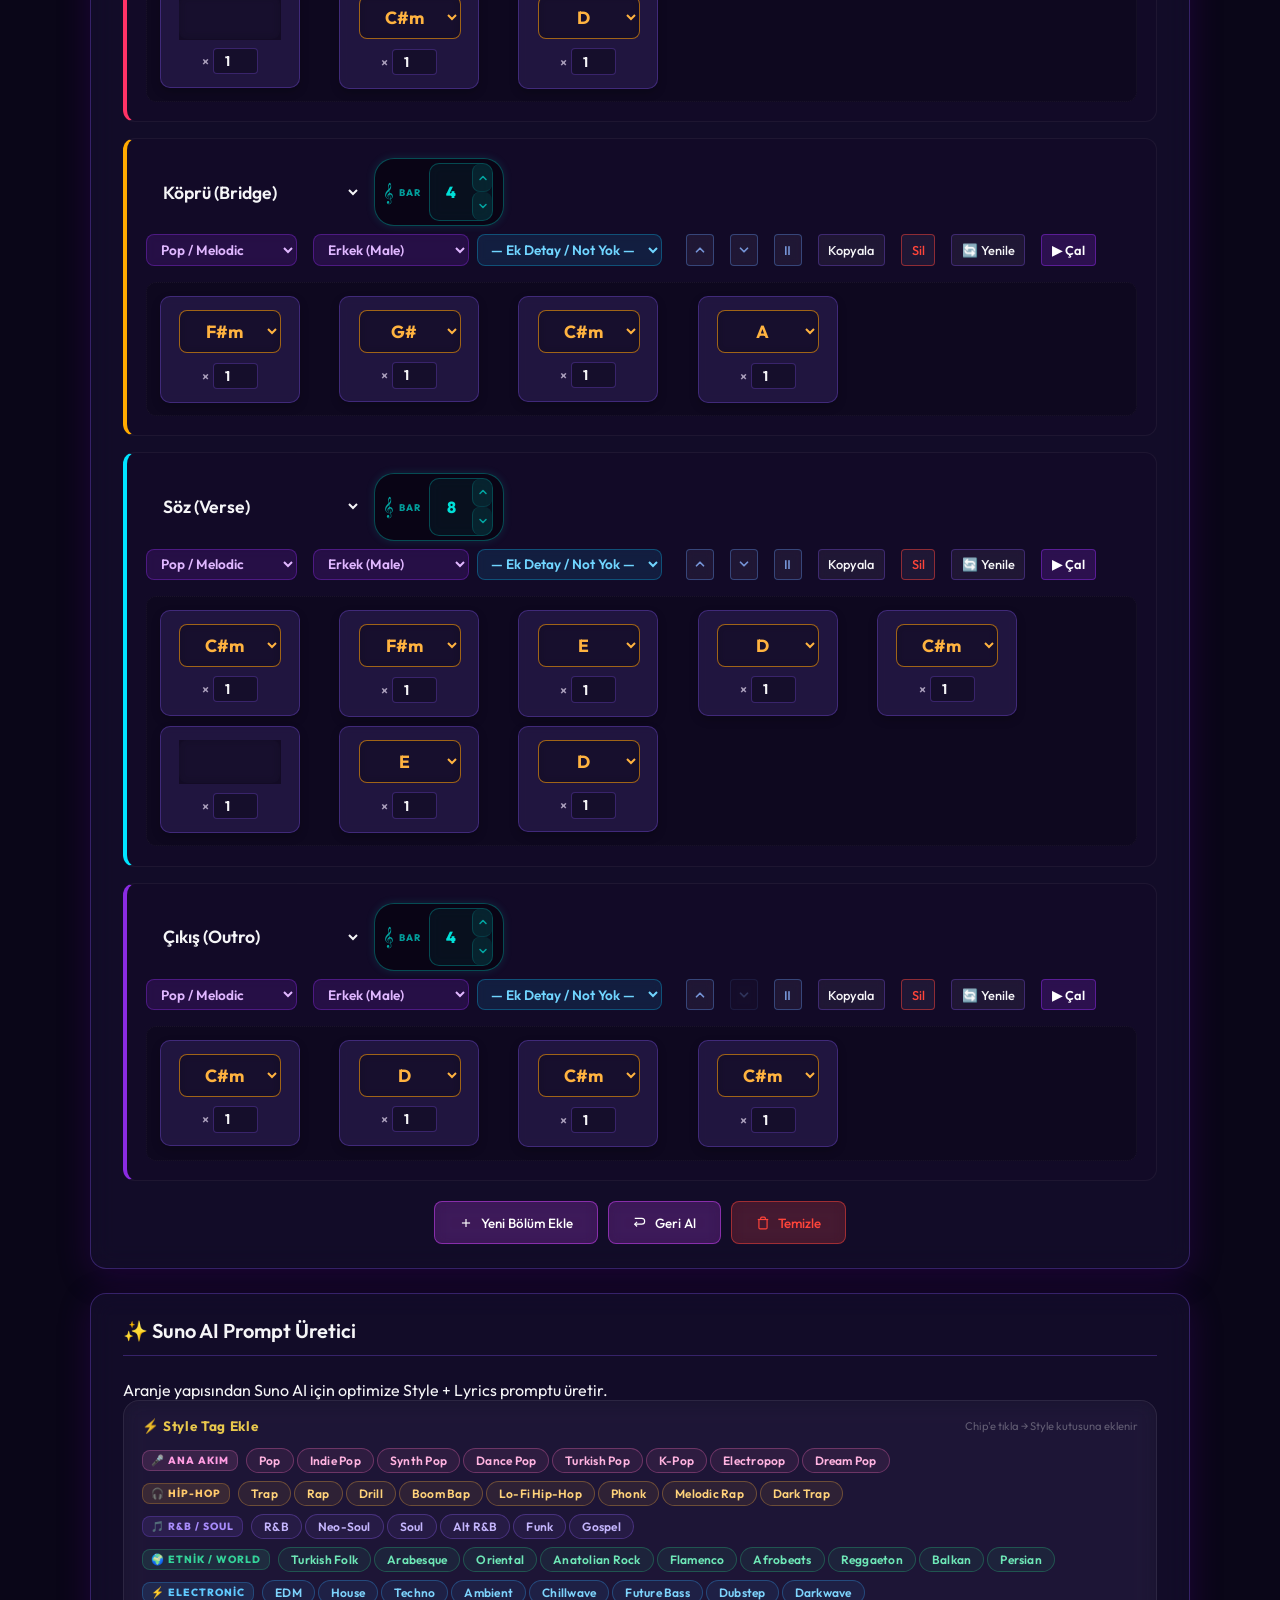
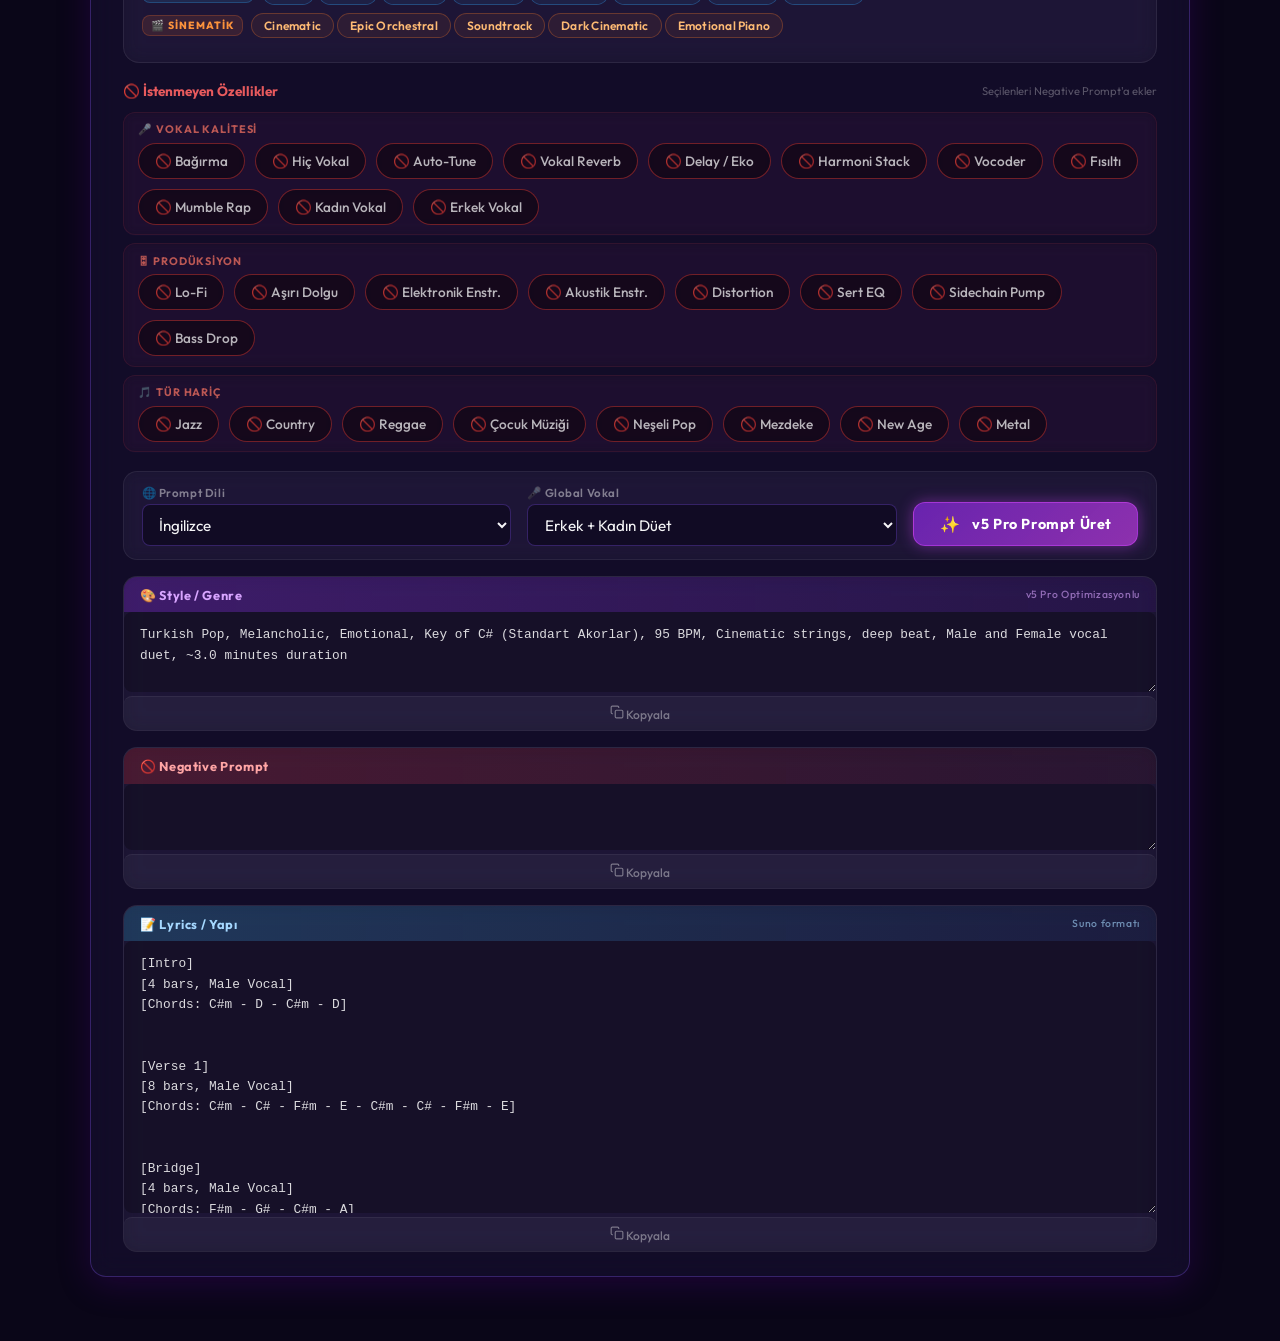
==== commit 79118dd8: ""AI_Updates_and_Fixes"" ====
--- a/ArrangerApp/index.html
+++ b/ArrangerApp/index.html
@@ -181,7 +181,7 @@
     <header>
         <div class="logo">
             <h1>PROCEDURAL<span style="color: var(--primary); font-weight: 300;"> — CHORD CREATE STUDIO</span>
-                <span class="version-badge">v3.2.0</span>
+                <span class="version-badge">v3.3.1</span>
             </h1>
             <span class="subtitle">Arrangement &amp; Chord Studio &nbsp;·&nbsp; Smart Passing Chords · Suno v5
                 Pro</span>
@@ -803,7 +803,7 @@
             <p style="color: rgba(255,255,255,0.5); font-size: 0.85rem; margin-bottom: 1.5rem;">Aşağıdaki bilgileri
                 doldurun. Proje bir <strong>.pcs</strong> dosyası olarak indirilecektir.</p>
             <div class="input-group">
-                <label>🎵 Şarchı Adı</label>
+                <label>🎵 Şarkı Adı</label>
                 <input type="text" id="saveFieldSongName" placeholder="ör. Gece Treni" autocomplete="off">
             </div>
             <div class="input-group">
